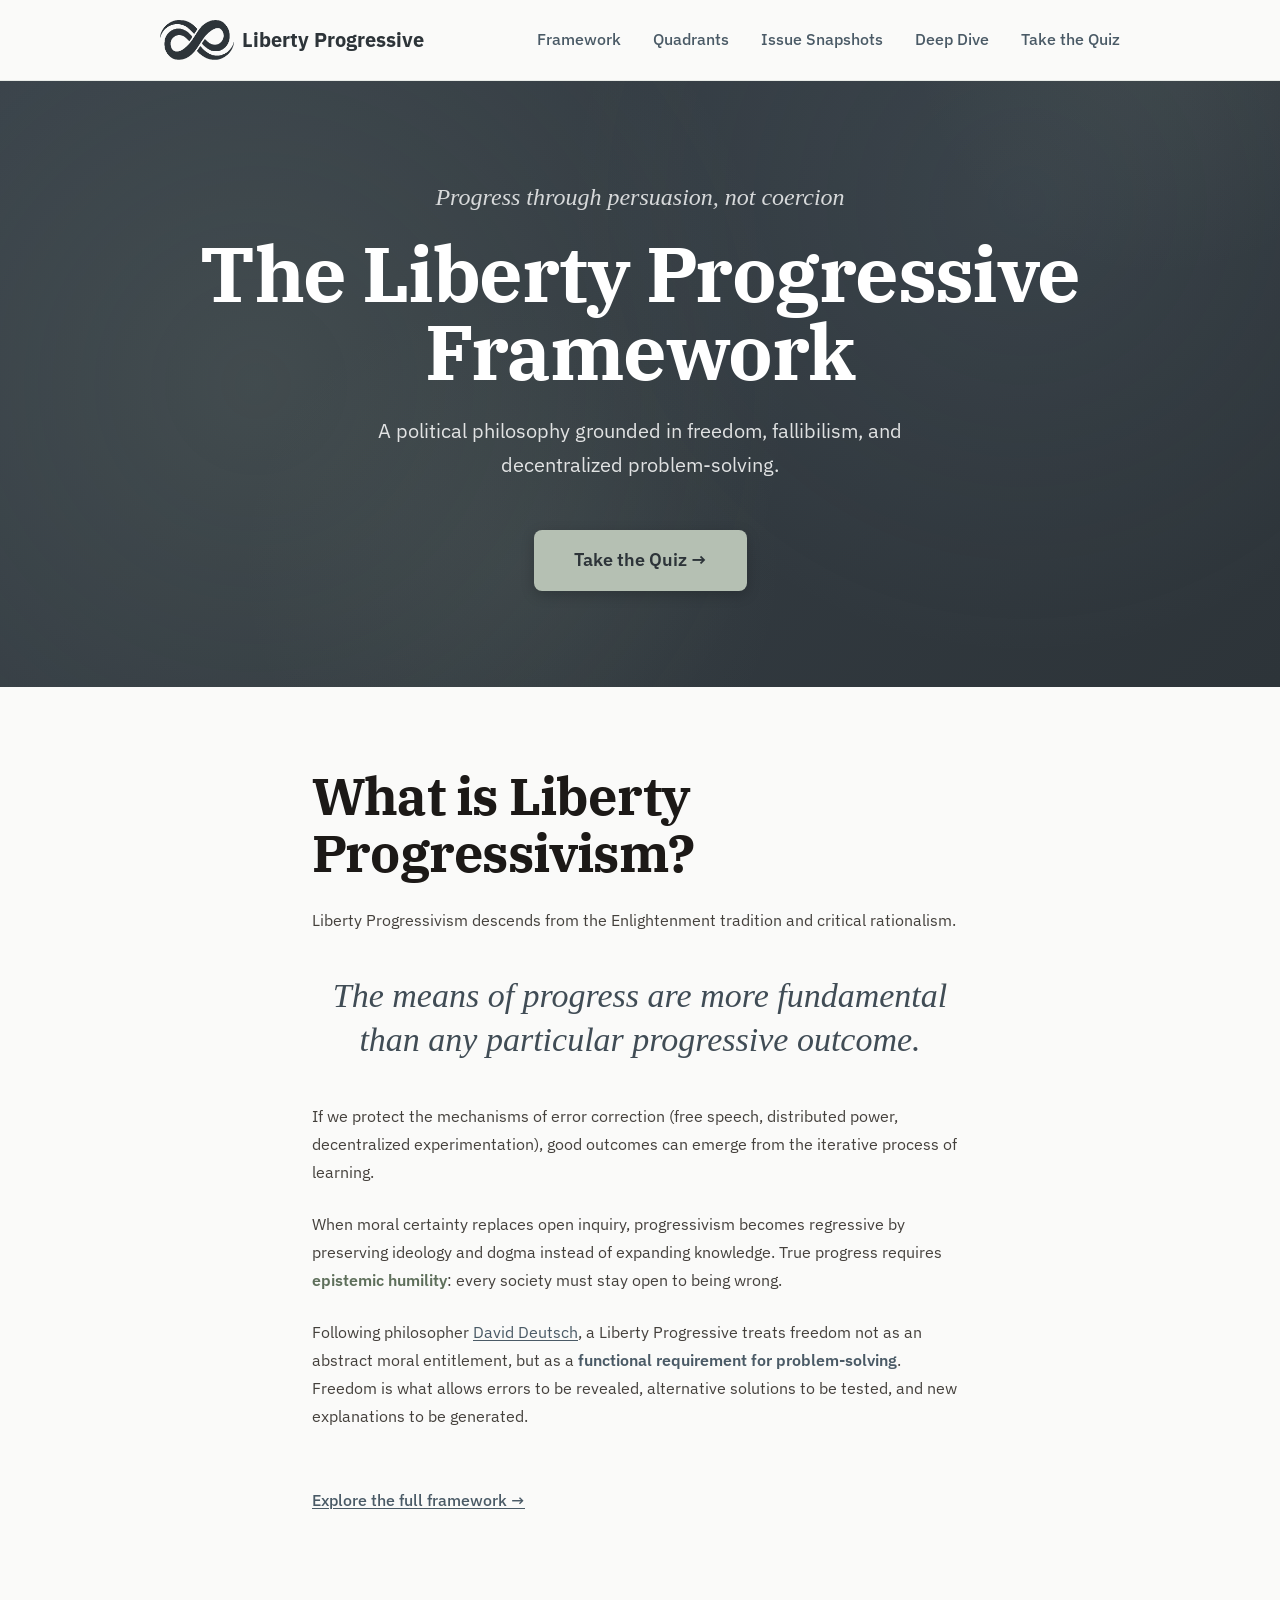
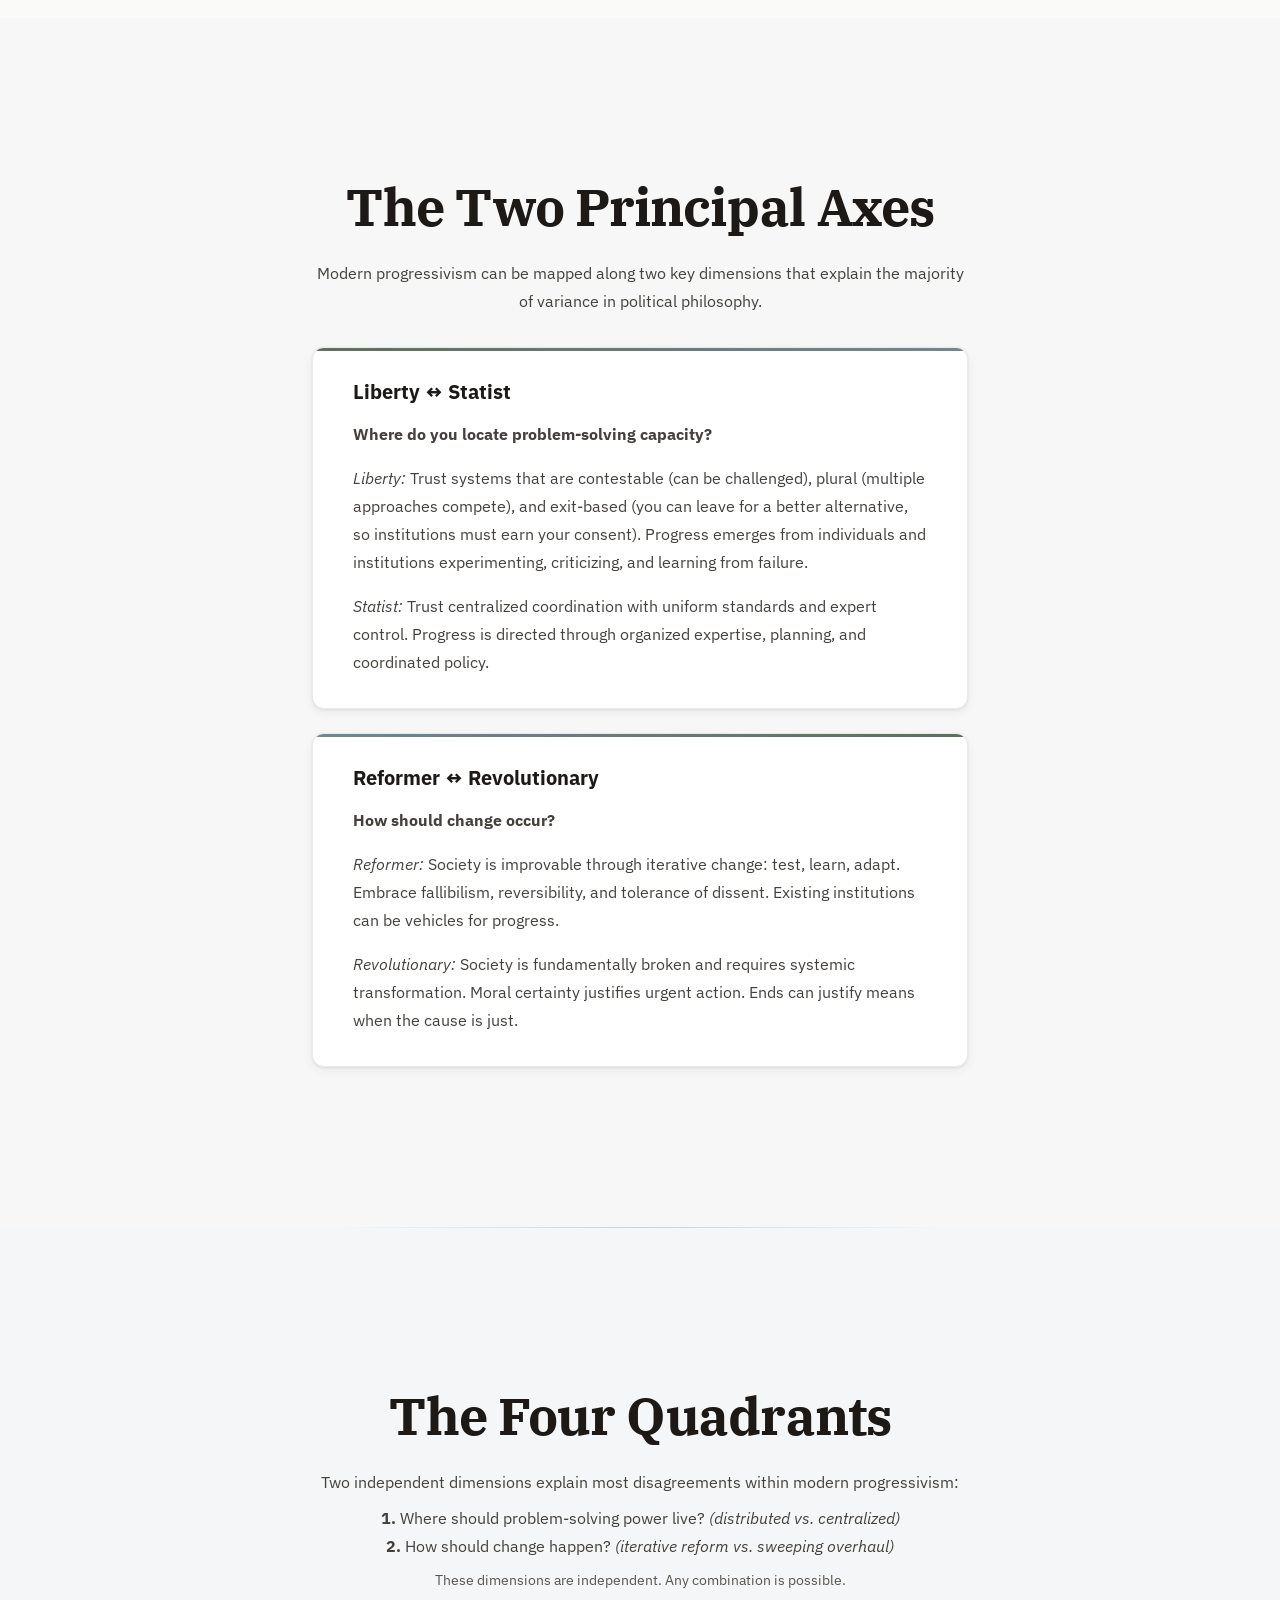
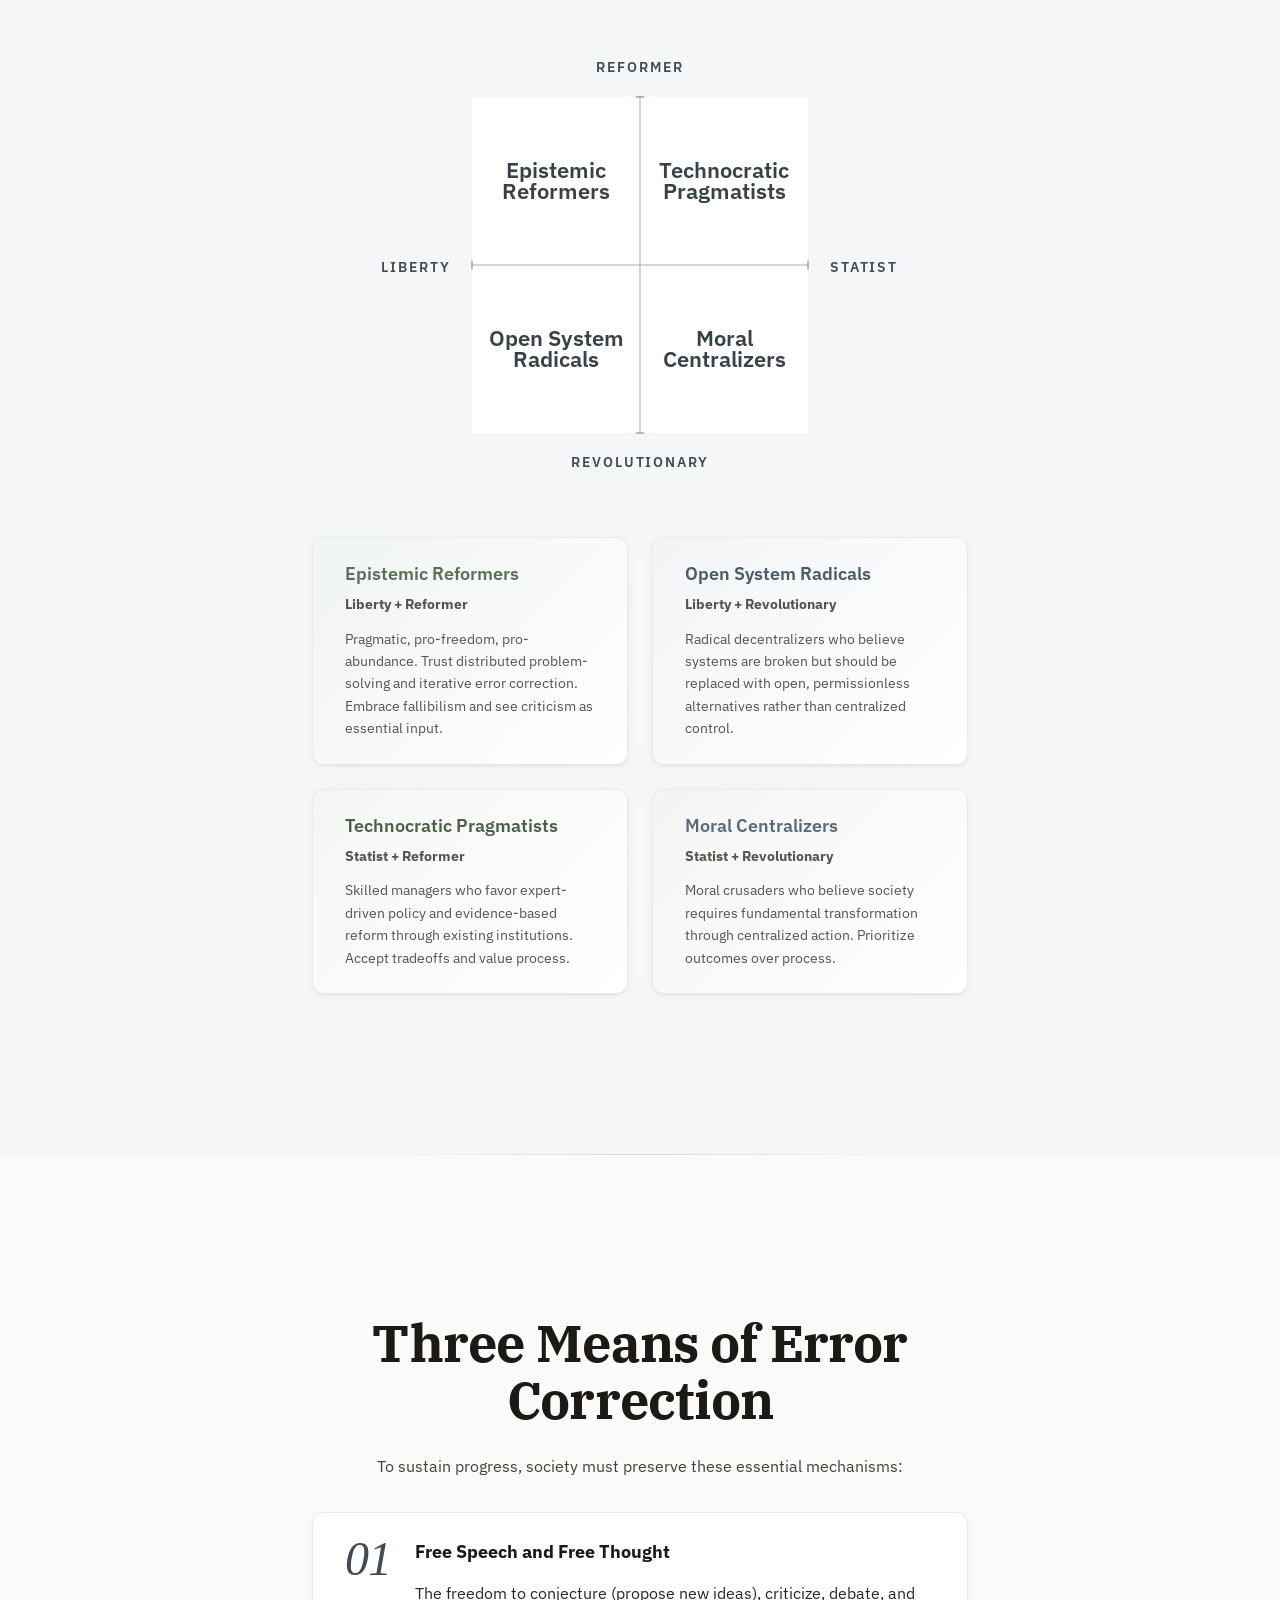
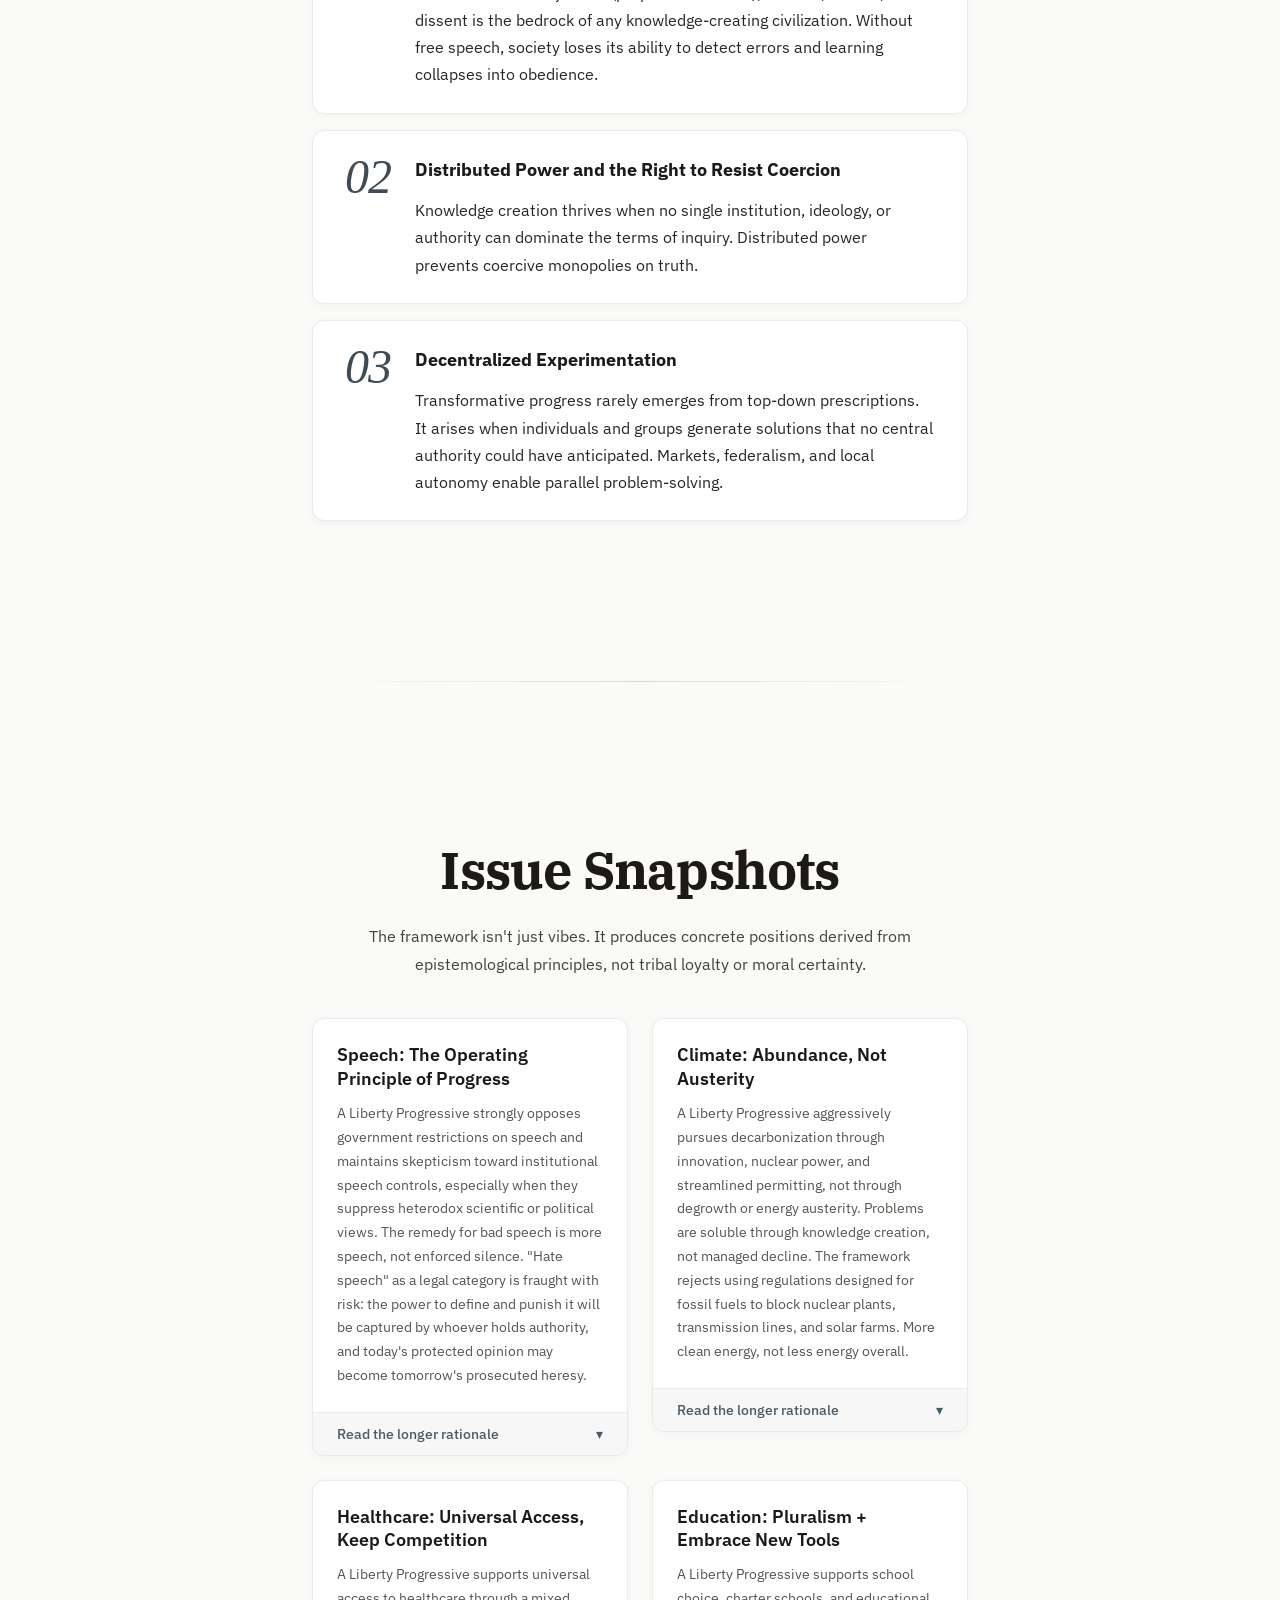
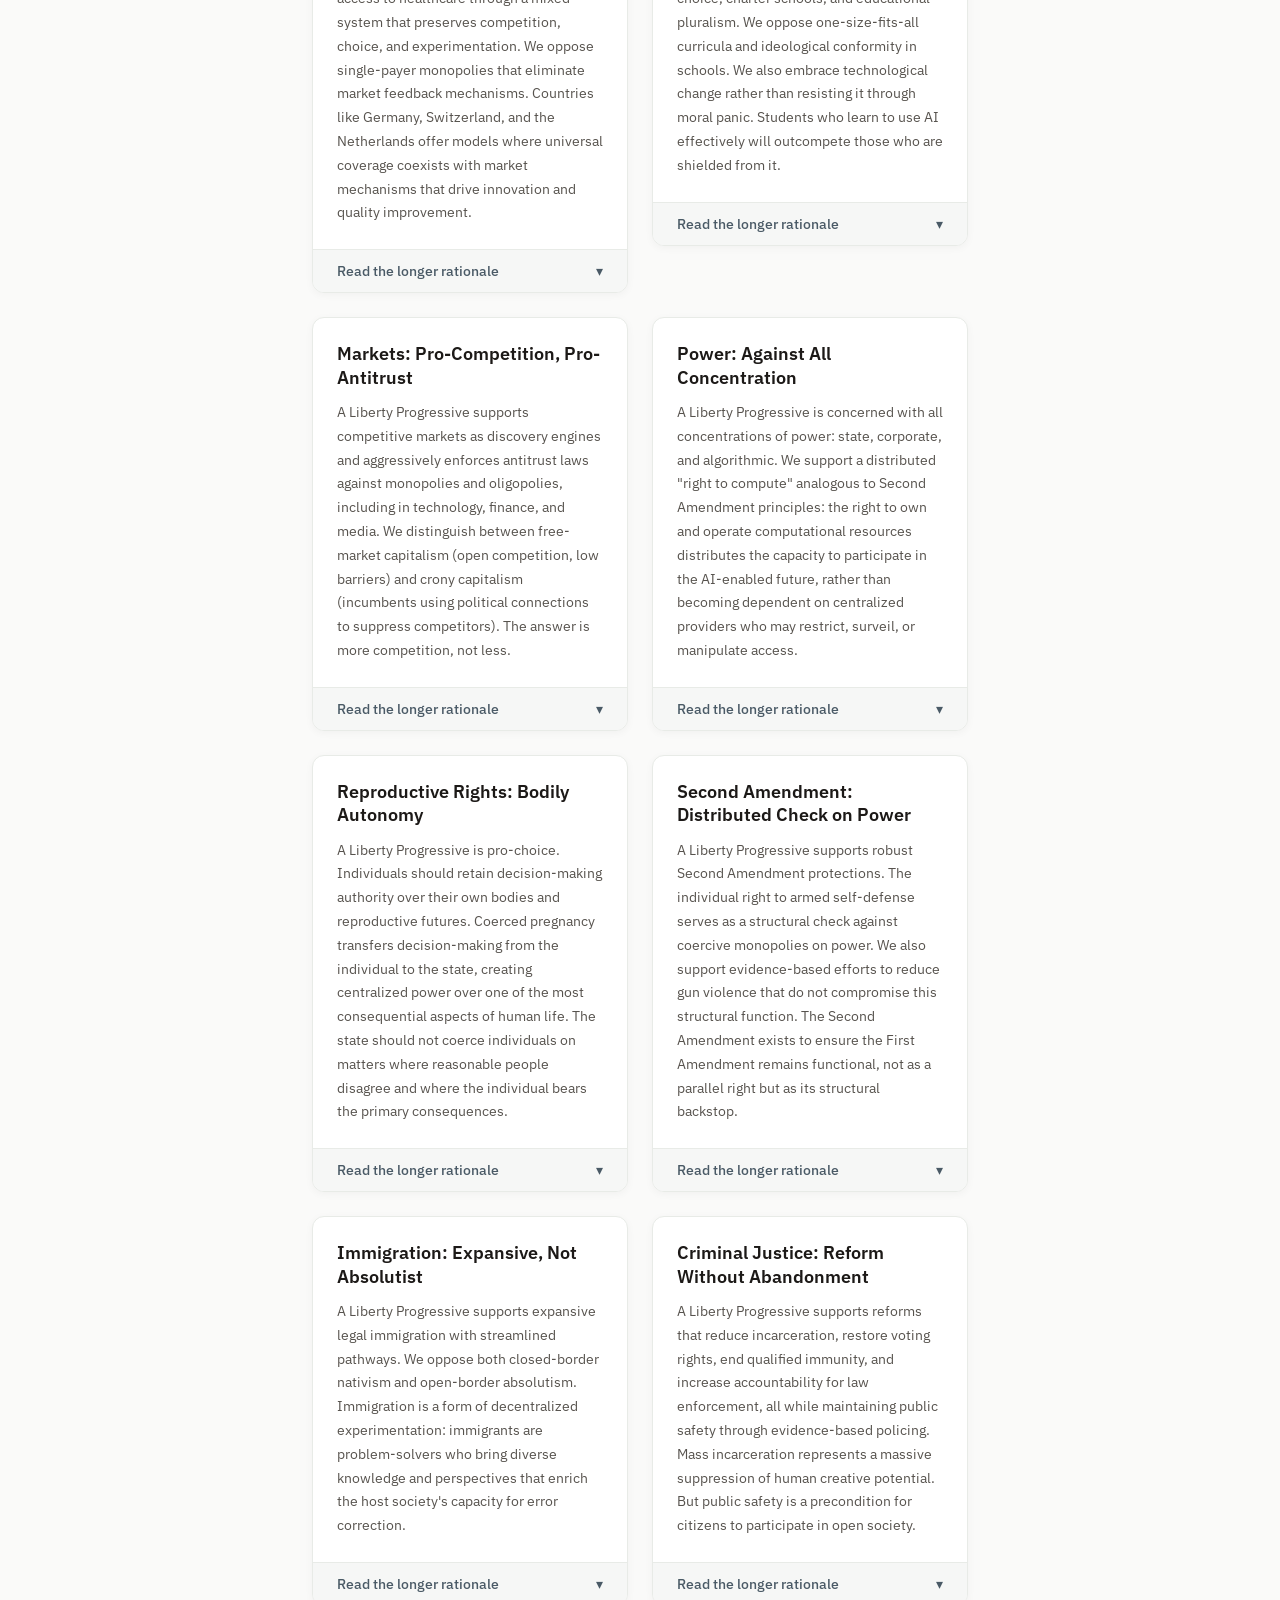
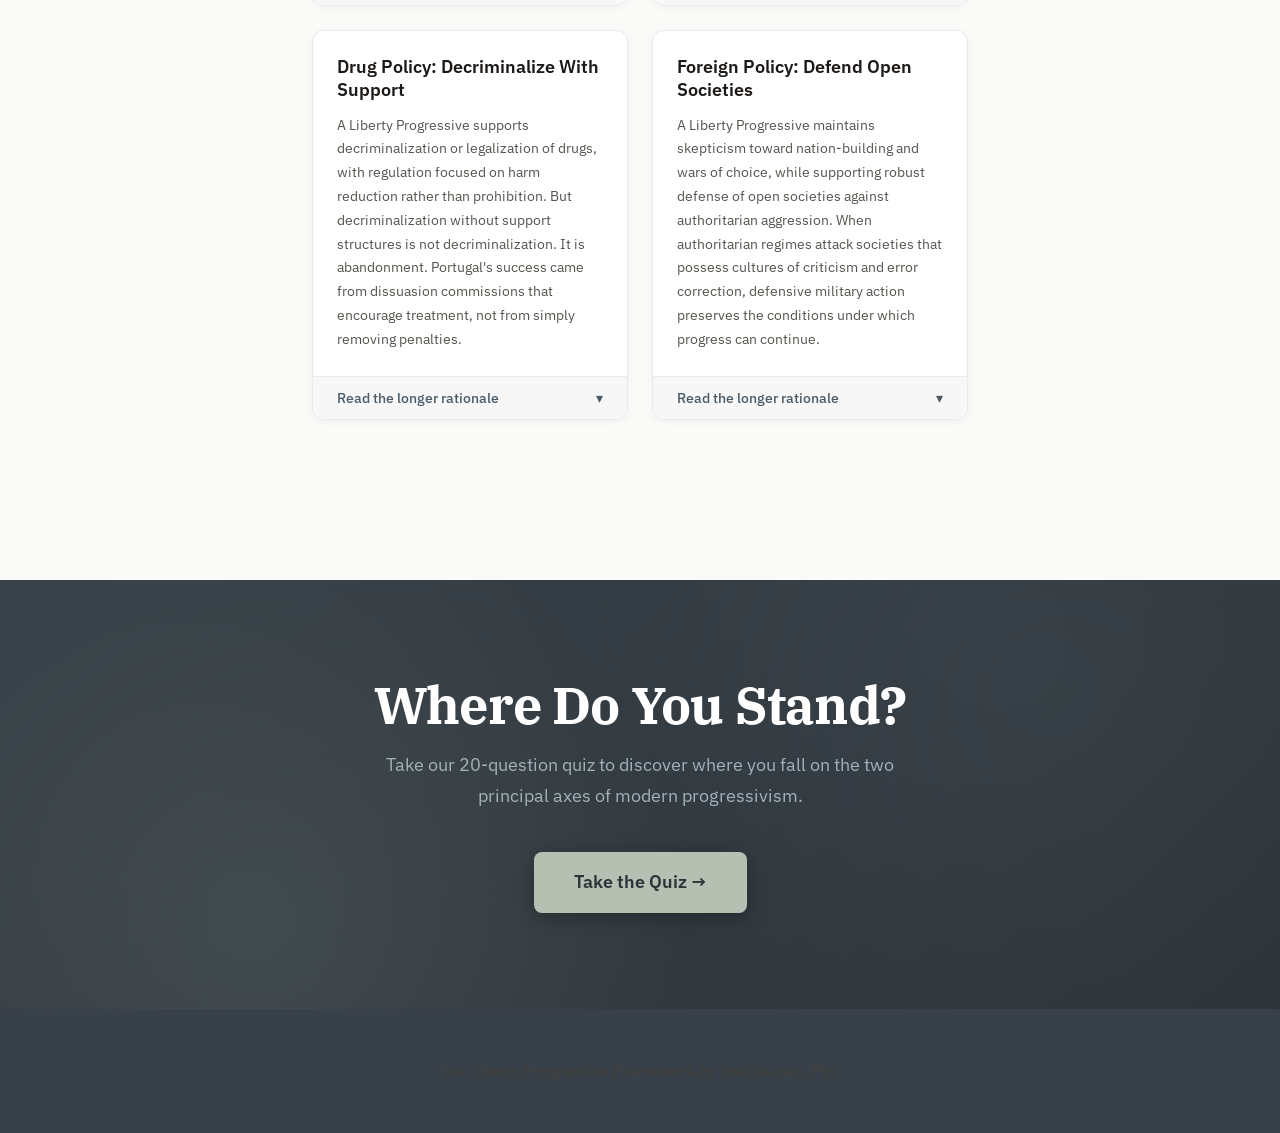
==== index.html @ 8b5ff833 "Polish: heading hierarchy, em-dash audit, inline-style cleanup Final polish pass on the landing page" ====
<!DOCTYPE html>
<html lang="en">
<head>
    <meta charset="UTF-8">
    <meta name="viewport" content="width=device-width, initial-scale=1.0">
    <title>Liberty Progressive Framework</title>
    <meta name="description" content="A political philosophy grounded in freedom, fallibilism, and decentralized problem-solving. Discover where you stand on the two principal axes of modern progressivism.">
    
    <!-- Open Graph / Social Media -->
    <meta property="og:type" content="website">
    <meta property="og:title" content="Liberty Progressive Framework">
    <meta property="og:description" content="A political philosophy grounded in freedom, fallibilism, and decentralized problem-solving.">
    <meta property="og:url" content="https://libertyprogressive.org">
    
    <!-- Twitter Card -->
    <meta name="twitter:card" content="summary_large_image">
    <meta name="twitter:title" content="Liberty Progressive Framework">
    <meta name="twitter:description" content="A political philosophy grounded in freedom, fallibilism, and decentralized problem-solving.">
    
    <!-- Favicon -->
    <link rel="icon" type="image/svg+xml" href="data:image/svg+xml,<svg xmlns='http://www.w3.org/2000/svg' viewBox='0 0 100 100'><text y='.9em' font-size='90'>🗽</text></svg>">

    <!-- Typography -->
    <link rel="preconnect" href="https://fonts.googleapis.com">
    <link rel="preconnect" href="https://fonts.gstatic.com" crossorigin>
    <link href="https://fonts.googleapis.com/css2?family=IBM+Plex+Sans:wght@400;500;600;700&family=IBM+Plex+Serif:wght@400;700&display=swap" rel="stylesheet">

    <style>
        * {
            margin: 0;
            padding: 0;
            box-sizing: border-box;
        }

        html {
            scroll-behavior: smooth;
        }

        @media (prefers-reduced-motion: reduce) {
            html { scroll-behavior: auto; }
        }
        
        :root {
            /* Muted Sage/Slate Color Palette */
            --sage-50: #f6f7f6;
            --sage-100: #e8ebe7;
            --sage-200: #d4dad3;
            --sage-300: #b5c0b3;
            --sage-400: #5e6f5b;
            --sage-400-tint: rgba(94, 111, 91, 0.15);
            --slate-50: #f4f6f7;
            --slate-100: #e3e7ea;
            --slate-200: #c9d1d6;
            --slate-300: #a3b1b9;
            --slate-400: #728694;
            --slate-500: #576b79;
            --slate-600: #4a5a66;
            --slate-700: #404c55;
            --slate-800: #384149;
            --slate-900: #2d3439;

            /* Warm neutral for backgrounds */
            --warm-white: #fafaf9;
            --warm-gray: #f5f5f4;

            /* Legacy color mappings for compatibility */
            --blue-600: #2563eb;
            --blue-700: #1d4ed8;
            --blue-50: #eff6ff;
            --gray-50: var(--warm-white);
            --gray-100: var(--warm-gray);
            --gray-200: #e7e5e4;
            --gray-400: #a8a29e;
            --gray-500: #78716c;
            --gray-600: #57534e;
            --gray-700: #44403c;
            --gray-800: #292524;
            --gray-900: #1c1917;

            /* Quadrant accent colors */
            --quadrant-blue: #2563eb;
            --quadrant-purple: #7c3aed;
            --quadrant-green: #059669;
            --quadrant-red: #dc2626;

            /* Spacing scale */
            --space-1: 0.25rem;
            --space-2: 0.5rem;
            --space-3: 0.75rem;
            --space-4: 1rem;
            --space-5: 1.25rem;
            --space-6: 1.5rem;
            --space-8: 2rem;
            --space-10: 2.5rem;
            --space-12: 3rem;
            --space-16: 4rem;
            --space-20: 5rem;
            --space-24: 6rem;

            /* Typography scale */
            --text-sm: 0.875rem;
            --text-base: 1rem;
            --text-lg: 1.125rem;
            --text-xl: 1.25rem;
            --text-2xl: 1.5rem;
            --text-3xl: 1.875rem;
            --text-4xl: 2.25rem;
            --text-5xl: 3rem;
            --text-6xl: 3.75rem;
            --text-7xl: 4.5rem;

            /* Fluid display sizes for landing-page hierarchy */
            --text-display-xl: clamp(2.5rem, 1.6rem + 4vw, 5rem);
            --text-display-lg: clamp(2rem, 1.4rem + 2.5vw, 3.25rem);
            --text-display-md: clamp(1.5rem, 1.2rem + 1.2vw, 2.25rem);

            /* Typography stack: IBM Plex for institutional character, Georgia for editorial accents */
            --font-body: 'IBM Plex Sans', -apple-system, BlinkMacSystemFont, 'Segoe UI', 'Helvetica Neue', sans-serif;
            --font-display: 'IBM Plex Serif', Georgia, 'Times New Roman', serif;
            --font-accent: Georgia, 'Times New Roman', serif;
        }
        
        body {
            font-family: var(--font-body);
            font-feature-settings: "kern" 1, "liga" 1, "calt" 1;
            line-height: 1.6;
            color: var(--gray-800);
            background-color: var(--warm-white);
            -webkit-font-smoothing: antialiased;
            -moz-osx-font-smoothing: grayscale;
        }

        h1, h2 {
            font-family: var(--font-display);
            letter-spacing: -0.015em;
        }

        h3, h4 {
            font-family: var(--font-body);
        }

        /* Serif font for accents */
        .serif-accent {
            font-family: var(--font-accent);
            font-style: italic;
        }
        
        /* Navigation */
        nav {
            background: var(--warm-white);
            border-bottom: 1px solid var(--sage-100);
            padding: var(--space-5) var(--space-8);
            position: sticky;
            top: 0;
            z-index: 100;
        }
        
        .nav-content {
            max-width: 960px;
            margin: 0 auto;
            display: flex;
            justify-content: space-between;
            align-items: center;
        }
        
        .logo {
            display: flex;
            align-items: center;
            gap: 0.5rem;
            font-weight: 700;
            font-size: 1.25rem;
            color: #2d3439;
            text-decoration: none;
        }

        .logo img {
            height: 40px;
            width: auto;
        }
        
        .nav-links {
            display: flex;
            gap: 2rem;
            list-style: none;
        }
        
        .nav-links a {
            color: var(--slate-600);
            text-decoration: none;
            font-weight: 500;
            transition: color 0.2s;
        }

        .nav-links a:hover {
            color: var(--sage-400);
        }
        
        /* Hero Section */
        .hero {
            background: linear-gradient(135deg, var(--slate-800) 0%, var(--slate-900) 100%);
            color: white;
            padding: var(--space-24) var(--space-8);
            text-align: center;
            position: relative;
            overflow: hidden;
        }

        .hero::before {
            content: '';
            position: absolute;
            top: 0;
            left: 0;
            right: 0;
            bottom: 0;
            background-image:
                radial-gradient(circle at 20% 50%, rgba(139, 155, 135, 0.15) 0%, transparent 50%),
                radial-gradient(circle at 80% 20%, rgba(114, 134, 148, 0.12) 0%, transparent 40%),
                radial-gradient(circle at 40% 80%, rgba(139, 155, 135, 0.08) 0%, transparent 30%);
            pointer-events: none;
        }

        .hero::after {
            content: '';
            position: absolute;
            top: -50%;
            right: -10%;
            width: 500px;
            height: 500px;
            background: radial-gradient(circle, rgba(139, 155, 135, 0.1) 0%, transparent 70%);
            pointer-events: none;
        }

        .hero-content {
            position: relative;
            z-index: 1;
            max-width: 900px;
            margin: 0 auto;
        }

        .hero h1 {
            font-family: var(--font-display);
            font-size: var(--text-display-xl);
            font-weight: 700;
            margin-bottom: var(--space-6);
            line-height: 1.02;
            letter-spacing: -0.02em;
        }

        .hero p {
            font-size: var(--text-xl);
            max-width: 640px;
            margin: 0 auto var(--space-12);
            opacity: 1;
            color: rgba(255, 255, 255, 0.85);
            line-height: 1.7;
            font-weight: 400;
        }

        .hero .tagline {
            font-family: var(--font-accent);
            font-style: italic;
            font-size: var(--text-2xl);
            color: rgba(255, 255, 255, 0.8);
            margin-bottom: var(--space-4);
            font-weight: 400;
        }

        .cta-button {
            display: inline-block;
            background: var(--sage-300);
            color: var(--slate-900);
            padding: var(--space-4) var(--space-10);
            border-radius: 0.5rem;
            font-weight: 600;
            font-size: var(--text-lg);
            text-decoration: none;
            transition: transform 0.2s, box-shadow 0.2s, background 0.2s;
            box-shadow: 0 4px 14px rgba(0, 0, 0, 0.2);
        }

        .cta-button:hover {
            transform: translateY(-2px);
            background: var(--sage-200);
            box-shadow: 0 10px 30px rgba(0, 0, 0, 0.3);
        }

        /* Main Content */
        .container {
            max-width: 720px;
            margin: 0 auto;
            padding: var(--space-20) var(--space-8);
        }

        h2 {
            font-size: var(--text-display-lg);
            color: var(--gray-900);
            margin-bottom: var(--space-6);
            font-weight: 700;
            line-height: 1.1;
        }

        h3 {
            font-size: var(--text-display-md);
            color: var(--gray-900);
            margin-bottom: var(--space-4);
            margin-top: var(--space-8);
            line-height: 1.2;
        }

        p {
            margin-bottom: var(--space-6);
            color: var(--gray-700);
            font-size: var(--text-base);
            line-height: 1.75;
        }

        /* Text accents */
        .text-accent {
            color: var(--slate-600);
            font-weight: 600;
        }

        .text-accent-sage {
            color: var(--sage-400);
            font-weight: 600;
        }

        .text-emphasis {
            font-family: var(--font-accent);
            font-style: italic;
            color: var(--slate-700);
        }

        /* Section header utilities: centered headings, intro paragraphs */
        .section-heading {
            text-align: center;
        }

        .section-intro {
            text-align: center;
            max-width: 700px;
            margin: 0 auto var(--space-8);
        }

        .section-intro--tight {
            text-align: center;
            max-width: 700px;
            margin: 0 auto var(--space-2);
        }

        .section-intro--meta {
            text-align: center;
            max-width: 700px;
            margin: 0 auto;
            color: var(--gray-600);
            font-size: var(--text-sm);
        }

        /* Inline body links inherit slate without per-element styling */
        .container p a {
            color: var(--slate-600);
            text-decoration: underline;
            text-decoration-thickness: 1px;
            text-underline-offset: 2px;
            transition: color 0.15s ease-out;
        }

        .container p a:hover {
            color: var(--slate-800);
        }

        .deep-link {
            display: inline-block;
            margin-top: var(--space-8);
            color: var(--slate-600);
            font-weight: 500;
            text-decoration: underline;
        }

        /* Pullquote: promotes load-bearing sentences to first-class display */
        .pullquote {
            font-family: var(--font-accent);
            font-style: italic;
            font-size: clamp(1.5rem, 1.2rem + 1.5vw, 2.125rem);
            line-height: 1.3;
            color: var(--slate-700);
            text-align: center;
            max-width: 640px;
            margin: var(--space-10) auto;
            text-wrap: balance;
        }

        /* Section backgrounds - alternating sage/slate tones */
        .section-sage {
            background: var(--sage-50);
        }

        .section-slate {
            background: var(--slate-50);
        }

        .section-warm {
            background: var(--warm-white);
        }

        /* Quadrant Section */
        .quadrants {
            background: var(--slate-50);
            padding: var(--space-20) var(--space-8);
            position: relative;
        }

        .quadrants::before {
            content: '';
            position: absolute;
            top: 0;
            left: 50%;
            transform: translateX(-50%);
            width: 80%;
            max-width: 600px;
            height: 1px;
            background: linear-gradient(90deg, transparent, var(--slate-200), transparent);
        }

        .quadrants-grid {
            display: grid;
            grid-template-columns: repeat(2, 1fr);
            gap: var(--space-6);
            max-width: 800px;
            margin: var(--space-12) auto 0;
        }

        /* Quadrant Diagram (2x2 SVG) */
        .quadrant-diagram {
            max-width: 560px;
            margin: var(--space-12) auto 0;
            padding: 0;
        }

        .quadrant-diagram svg {
            display: block;
            width: 100%;
            height: auto;
            overflow: visible;
        }

        .quadrant-diagram .axis-line {
            stroke: var(--slate-300);
            stroke-width: 1.5;
            fill: none;
        }

        .quadrant-diagram .axis-tick {
            stroke: var(--slate-400);
            stroke-width: 1.5;
        }

        .quadrant-diagram .pole-label {
            font-size: 20px;
            font-weight: 600;
            letter-spacing: 0.14em;
            text-transform: uppercase;
            fill: var(--slate-700);
        }

        .quadrant-diagram .quadrant-cell-rect {
            fill: white;
            stroke: transparent;
            stroke-width: 2;
            transition: fill 0.18s ease-out, stroke 0.18s ease-out;
        }

        .quadrant-diagram .quadrant-link {
            cursor: pointer;
            text-decoration: none;
        }

        .quadrant-diagram .quadrant-link:hover .quadrant-cell-rect {
            fill: var(--sage-100);
        }

        .quadrant-diagram .quadrant-link:focus-visible {
            outline: none;
        }

        .quadrant-diagram .quadrant-link:focus-visible .quadrant-cell-rect {
            fill: var(--sage-100);
            stroke: var(--slate-700);
        }

        .quadrant-diagram .quadrant-label {
            font-size: 32px;
            font-weight: 600;
            fill: var(--slate-800);
            text-anchor: middle;
            transition: fill 0.18s ease-out;
        }

        .quadrant-diagram .quadrant-link:hover .quadrant-label,
        .quadrant-diagram .quadrant-link:focus-visible .quadrant-label {
            fill: var(--slate-900);
        }

        .quadrant-card {
            padding: var(--space-6) var(--space-8);
            border-radius: 0.75rem;
            border: 1px solid var(--sage-100);
            box-shadow: 0 2px 8px rgba(0, 0, 0, 0.04), 0 1px 2px rgba(0, 0, 0, 0.06);
            transition: transform 0.2s, box-shadow 0.2s;
            scroll-margin-top: 96px;
        }

        .quadrant-card:hover {
            transform: translateY(-2px);
            box-shadow: 0 8px 20px rgba(0, 0, 0, 0.08), 0 2px 4px rgba(0, 0, 0, 0.04);
        }

        .quadrant-card h3 {
            font-size: var(--text-lg);
            margin: 0 0 var(--space-2);
            font-weight: 600;
            line-height: 1.3;
        }

        .quadrant-card p {
            font-size: var(--text-sm);
            margin-bottom: var(--space-3);
            color: var(--gray-600);
            line-height: 1.6;
        }

        .quadrant-card p:last-child {
            margin-bottom: 0;
        }

        .quadrant-card.epistemic {
            background: linear-gradient(135deg, #f0f4f3 0%, white 100%);
        }

        .quadrant-card.epistemic h3 {
            color: #5a6f58;
        }

        .quadrant-card.radical {
            background: linear-gradient(135deg, #f2f4f6 0%, white 100%);
        }

        .quadrant-card.radical h3 {
            color: var(--slate-600);
        }

        .quadrant-card.technocratic {
            background: linear-gradient(135deg, #f4f6f4 0%, white 100%);
        }

        .quadrant-card.technocratic h3 {
            color: #4d5e4a;
        }

        .quadrant-card.moral {
            background: linear-gradient(135deg, #f5f4f3 0%, white 100%);
        }

        .quadrant-card.moral h3 {
            color: var(--slate-500);
        }
        
        /* Axes Section */
        .axes-section {
            background: var(--sage-50);
            padding: var(--space-20) var(--space-8);
            position: relative;
        }

        .axis-card {
            background: white;
            padding: var(--space-8) var(--space-10);
            border-radius: 0.75rem;
            margin-bottom: var(--space-6);
            box-shadow: 0 4px 12px rgba(0, 0, 0, 0.05), 0 1px 3px rgba(0, 0, 0, 0.08);
            border: 1px solid var(--sage-100);
            position: relative;
            overflow: hidden;
        }

        .axis-card::before {
            content: '';
            position: absolute;
            top: 0;
            left: 0;
            right: 0;
            height: 3px;
            background: linear-gradient(90deg, var(--sage-400), var(--slate-400));
        }

        .axis-card:last-child {
            margin-bottom: 0;
        }

        .axis-card:last-child::before {
            background: linear-gradient(90deg, var(--slate-400), var(--sage-400));
        }

        .axis-card h3 {
            margin-top: 0;
            color: var(--gray-900);
            font-size: var(--text-xl);
        }

        .axis-card p {
            margin-bottom: var(--space-4);
        }

        .axis-card p:last-child {
            margin-bottom: 0;
        }
        
        /* Principles Section */
        .principles {
            background: var(--warm-white);
            padding: var(--space-20) var(--space-8);
            position: relative;
        }

        .principles::before {
            content: '';
            position: absolute;
            top: 0;
            left: 50%;
            transform: translateX(-50%);
            width: 80%;
            max-width: 600px;
            height: 1px;
            background: linear-gradient(90deg, transparent, var(--sage-200), transparent);
        }

        .principles-list {
            list-style: none;
            max-width: 720px;
            margin: 0 auto;
            counter-reset: principle;
        }

        .principles-list li {
            display: grid;
            grid-template-columns: auto 1fr;
            gap: var(--space-6);
            align-items: start;
            padding: var(--space-6) var(--space-8);
            background: white;
            border-radius: 0.75rem;
            margin-bottom: var(--space-4);
            line-height: 1.7;
            box-shadow: 0 2px 8px rgba(0, 0, 0, 0.04);
            border: 1px solid var(--sage-100);
            counter-increment: principle;
        }

        .principles-list li::before {
            content: counter(principle, decimal-leading-zero);
            font-family: var(--font-accent);
            font-style: italic;
            font-weight: 400;
            font-size: var(--text-5xl);
            line-height: 0.9;
            color: var(--slate-700);
            letter-spacing: -0.02em;
        }

        .principles-list li:last-child {
            margin-bottom: 0;
        }

        .principles-list li strong {
            color: var(--gray-900);
            display: block;
            margin-bottom: var(--space-3);
            font-size: var(--text-lg);
        }
        
        /* CTA Section */
        .cta-section {
            background: linear-gradient(135deg, var(--slate-800) 0%, var(--slate-900) 100%);
            color: white;
            padding: var(--space-24) var(--space-8);
            text-align: center;
            position: relative;
            overflow: hidden;
        }

        .cta-section::before {
            content: '';
            position: absolute;
            top: 0;
            left: 0;
            right: 0;
            bottom: 0;
            background:
                radial-gradient(circle at 20% 80%, rgba(139, 155, 135, 0.15) 0%, transparent 40%),
                radial-gradient(circle at 80% 20%, rgba(114, 134, 148, 0.1) 0%, transparent 40%);
            pointer-events: none;
        }

        .cta-section h2 {
            color: white;
            margin-bottom: var(--space-4);
            position: relative;
        }

        .cta-section p {
            color: var(--slate-300);
            max-width: 520px;
            margin: 0 auto var(--space-10);
            font-size: var(--text-lg);
            position: relative;
        }

        .cta-section .cta-button {
            background: var(--sage-300);
            color: var(--slate-900);
            position: relative;
            box-shadow: 0 4px 20px rgba(0, 0, 0, 0.3);
        }

        .cta-section .cta-button:hover {
            background: var(--sage-200);
            box-shadow: 0 8px 30px rgba(0, 0, 0, 0.4);
        }

        /* Footer */
        footer {
            background: var(--slate-800);
            color: var(--slate-400);
            padding: var(--space-12) var(--space-8);
            text-align: center;
            font-size: var(--text-sm);
            position: relative;
        }

        footer p {
            margin-bottom: 0;
        }

        footer a {
            color: var(--slate-300);
        }
        
        /* Issue Snapshots Section */
        .issue-snapshots {
            background: var(--warm-white);
            padding: var(--space-20) var(--space-8);
            position: relative;
        }

        .issue-snapshots::before {
            content: '';
            position: absolute;
            top: 0;
            left: 50%;
            transform: translateX(-50%);
            width: 80%;
            max-width: 600px;
            height: 1px;
            background: linear-gradient(90deg, transparent, var(--sage-200), transparent);
        }

        .snapshots-grid {
            display: grid;
            grid-template-columns: repeat(2, 1fr);
            gap: var(--space-6);
            max-width: 900px;
            margin: var(--space-10) auto 0;
            align-items: start;
        }

        .snapshot-card {
            background: white;
            border-radius: 0.75rem;
            border: 1px solid var(--sage-100);
            box-shadow: 0 2px 8px rgba(0, 0, 0, 0.04);
            overflow: hidden;
            transition: box-shadow 0.2s;
            display: flex;
            flex-direction: column;
        }

        .snapshot-card:hover {
            box-shadow: 0 4px 16px rgba(0, 0, 0, 0.08);
        }

        .snapshot-header {
            padding: var(--space-6);
            flex: 1;
        }

        .snapshot-card h3 {
            font-size: var(--text-lg);
            color: var(--gray-900);
            margin: 0 0 var(--space-3);
            font-weight: 600;
            line-height: 1.3;
        }

        .snapshot-card .snapshot-summary {
            font-size: var(--text-sm);
            color: var(--gray-600);
            line-height: 1.7;
            margin-bottom: 0;
        }

        .snapshot-accordion {
            border-top: 1px solid var(--sage-100);
            margin-top: auto;
        }

        .snapshot-toggle {
            width: 100%;
            background: var(--sage-50);
            border: none;
            padding: var(--space-3) var(--space-6);
            font-size: var(--text-sm);
            color: var(--slate-600);
            cursor: pointer;
            display: flex;
            align-items: center;
            justify-content: space-between;
            font-family: inherit;
            font-weight: 500;
            transition: background 0.2s;
        }

        .snapshot-toggle:hover {
            background: var(--sage-100);
        }

        .snapshot-toggle .toggle-icon {
            transition: transform 0.2s;
        }

        .snapshot-toggle[aria-expanded="true"] .toggle-icon {
            transform: rotate(180deg);
        }

        .snapshot-content {
            display: grid;
            grid-template-rows: 0fr;
            transition: grid-template-rows 280ms cubic-bezier(0.65, 0, 0.35, 1);
        }

        .snapshot-content.expanded {
            grid-template-rows: 1fr;
        }

        .snapshot-content-inner {
            overflow: hidden;
            min-height: 0;
            background: var(--slate-50);
            font-size: var(--text-sm);
            color: var(--gray-700);
            line-height: 1.7;
        }

        .snapshot-content-inner p {
            padding-inline: var(--space-6);
            margin-bottom: var(--space-4);
            font-size: var(--text-sm);
        }

        .snapshot-content-inner p:first-child {
            padding-top: var(--space-6);
        }

        .snapshot-content-inner p:last-child {
            padding-bottom: var(--space-6);
            margin-bottom: 0;
        }

        .snapshot-position {
            font-weight: 600;
            color: var(--slate-700);
        }

        /* Responsive */
        @media (max-width: 768px) {
            .hero {
                padding: var(--space-16) var(--space-6);
            }

            .hero h1 {
                font-size: var(--text-4xl);
                letter-spacing: -0.01em;
            }

            .hero p {
                font-size: var(--text-base);
                margin-bottom: var(--space-8);
            }

            .hero .tagline {
                font-size: var(--text-lg);
            }

            .container {
                padding: var(--space-12) var(--space-6);
            }

            .quadrants {
                padding: var(--space-12) var(--space-6);
            }

            .quadrants-grid {
                grid-template-columns: 1fr;
                gap: var(--space-4);
            }

            .quadrant-card {
                padding: var(--space-5) var(--space-6);
            }

            .quadrant-diagram {
                margin-top: var(--space-8);
            }

            .axes-section {
                padding: var(--space-12) var(--space-6);
            }

            .axis-card {
                padding: var(--space-6);
            }

            .principles {
                padding: var(--space-12) var(--space-6);
            }

            .principles-list li {
                gap: var(--space-4);
                padding: var(--space-5) var(--space-6);
            }

            .principles-list li::before {
                font-size: var(--text-4xl);
            }

            .cta-section {
                padding: var(--space-16) var(--space-6);
            }

            .nav-links {
                display: none;
            }

            h2 {
                font-size: var(--text-2xl);
            }

            .issue-snapshots {
                padding: var(--space-12) var(--space-6);
            }

            .snapshots-grid {
                grid-template-columns: 1fr;
                gap: var(--space-4);
            }
        }

        @media (max-width: 540px) {
            .quadrants-grid {
                display: flex;
                flex-direction: row;
                gap: var(--space-4);
                overflow-x: auto;
                scroll-snap-type: x mandatory;
                padding: 0 var(--space-6) var(--space-4);
                margin: var(--space-8) calc(-1 * var(--space-6)) 0;
                scrollbar-width: thin;
                -webkit-overflow-scrolling: touch;
            }

            .quadrant-card {
                flex: 0 0 82%;
                scroll-snap-align: center;
            }

            .quadrant-diagram .quadrant-label { font-size: 36px; }
            .quadrant-diagram .pole-label { font-size: 26px; }
        }
    </style>
</head>
<body>
    <nav>
        <div class="nav-content">
            <a href="index.html" class="logo">
                <img src="images/logo-nav.png" alt="Liberty Progressive logo">
                <span>Liberty Progressive</span>
            </a>
            <ul class="nav-links">
                <li><a href="#framework">Framework</a></li>
                <li><a href="#quadrants">Quadrants</a></li>
                <li><a href="#issues">Issue Snapshots</a></li>
                <li><a href="framework.html">Deep Dive</a></li>
                <li><a href="quiz.html">Take the Quiz</a></li>
            </ul>
        </div>
    </nav>
    
    <section class="hero">
        <div class="hero-content">
            <p class="tagline">Progress through persuasion, not coercion</p>
            <h1>The Liberty Progressive Framework</h1>
            <p>A political philosophy grounded in freedom, fallibilism, and decentralized problem-solving.</p>
            <a href="quiz.html" class="cta-button">Take the Quiz →</a>
        </div>
    </section>
    <section id="framework" class="container section-warm">
        <h2>What is Liberty Progressivism?</h2>
        <p>Liberty Progressivism descends from the Enlightenment tradition and critical rationalism.</p>

        <p class="pullquote">The means of progress are more fundamental than any particular progressive outcome.</p>

        <p>If we protect the mechanisms of error correction (free speech, distributed power, decentralized experimentation), good outcomes can emerge from the iterative process of learning.</p>

        <p>When moral certainty replaces open inquiry, progressivism becomes regressive by preserving ideology and dogma instead of expanding knowledge. True progress requires <strong class="text-accent-sage">epistemic humility</strong>: every society must stay open to being wrong.</p>

        <p>Following philosopher <a href="https://www.daviddeutsch.org.uk/" target="_blank" rel="noopener">David Deutsch</a>, a Liberty Progressive treats freedom not as an abstract moral entitlement, but as a <strong class="text-accent">functional requirement for problem-solving</strong>. Freedom is what allows errors to be revealed, alternative solutions to be tested, and new explanations to be generated.</p>

        <p><a href="framework.html" class="deep-link">Explore the full framework →</a></p>
    </section>
    
    <section id="axes" class="axes-section">
        <div class="container">
            <h2 class="section-heading">The Two Principal Axes</h2>
            <p class="section-intro">Modern progressivism can be mapped along two key dimensions that explain the majority of variance in political philosophy.</p>
            
            <div class="axis-card">
                <h3>Liberty ↔ Statist</h3>
                <p><strong>Where do you locate problem-solving capacity?</strong></p>
                <p><em>Liberty:</em> Trust systems that are contestable (can be challenged), plural (multiple approaches compete), and exit-based (you can leave for a better alternative, so institutions must earn your consent). Progress emerges from individuals and institutions experimenting, criticizing, and learning from failure.</p>
                <p><em>Statist:</em> Trust centralized coordination with uniform standards and expert control. Progress is directed through organized expertise, planning, and coordinated policy.</p>
            </div>
            
            <div class="axis-card">
                <h3>Reformer ↔ Revolutionary</h3>
                <p><strong>How should change occur?</strong></p>
                <p><em>Reformer:</em> Society is improvable through iterative change: test, learn, adapt. Embrace fallibilism, reversibility, and tolerance of dissent. Existing institutions can be vehicles for progress.</p>
                <p><em>Revolutionary:</em> Society is fundamentally broken and requires systemic transformation. Moral certainty justifies urgent action. Ends can justify means when the cause is just.</p>
            </div>
        </div>
    </section>
    
    <section id="quadrants" class="quadrants">
        <div class="container">
            <h2 class="section-heading">The Four Quadrants</h2>
            <p class="section-intro--tight">Two independent dimensions explain most disagreements within modern progressivism:</p>
            <p class="section-intro--tight"><strong>1.</strong> Where should problem-solving power live? <em>(distributed vs. centralized)</em><br><strong>2.</strong> How should change happen? <em>(iterative reform vs. sweeping overhaul)</em></p>
            <p class="section-intro--meta">These dimensions are independent. Any combination is possible.</p>

            <figure class="quadrant-diagram" aria-label="Diagram of the four quadrants">
                <svg viewBox="0 0 800 640" xmlns="http://www.w3.org/2000/svg" role="img" aria-labelledby="quadrant-diagram-title quadrant-diagram-desc">
                    <title id="quadrant-diagram-title">The Four Quadrants of the Liberty Progressive Framework</title>
                    <desc id="quadrant-diagram-desc">A two-by-two diagram showing the framework's two principal axes. Horizontal axis: Liberty on the left, Statist on the right. Vertical axis: Reformer at the top, Revolutionary at the bottom. The four resulting quadrants are: Epistemic Reformers (Liberty plus Reformer, top-left), Technocratic Pragmatists (Statist plus Reformer, top-right), Open System Radicals (Liberty plus Revolutionary, bottom-left), and Moral Centralizers (Statist plus Revolutionary, bottom-right).</desc>

                    <!-- Quadrant cells (each is an anchor link to the detail card below) -->
                    <a href="#epistemic-card" class="quadrant-link" aria-label="Epistemic Reformers, Liberty plus Reformer. Jump to detail card.">
                        <rect class="quadrant-cell-rect" x="160" y="80" width="240" height="240"/>
                        <text class="quadrant-label" x="280" y="195">Epistemic</text>
                        <text class="quadrant-label" x="280" y="225">Reformers</text>
                    </a>

                    <a href="#technocratic-card" class="quadrant-link" aria-label="Technocratic Pragmatists, Statist plus Reformer. Jump to detail card.">
                        <rect class="quadrant-cell-rect" x="400" y="80" width="240" height="240"/>
                        <text class="quadrant-label" x="520" y="195">Technocratic</text>
                        <text class="quadrant-label" x="520" y="225">Pragmatists</text>
                    </a>

                    <a href="#radical-card" class="quadrant-link" aria-label="Open System Radicals, Liberty plus Revolutionary. Jump to detail card.">
                        <rect class="quadrant-cell-rect" x="160" y="320" width="240" height="240"/>
                        <text class="quadrant-label" x="280" y="435">Open System</text>
                        <text class="quadrant-label" x="280" y="465">Radicals</text>
                    </a>

                    <a href="#moral-card" class="quadrant-link" aria-label="Moral Centralizers, Statist plus Revolutionary. Jump to detail card.">
                        <rect class="quadrant-cell-rect" x="400" y="320" width="240" height="240"/>
                        <text class="quadrant-label" x="520" y="435">Moral</text>
                        <text class="quadrant-label" x="520" y="465">Centralizers</text>
                    </a>

                    <!-- Axes -->
                    <line class="axis-line" x1="400" y1="80" x2="400" y2="560"/>
                    <line class="axis-line" x1="160" y1="320" x2="640" y2="320"/>

                    <!-- Tick marks at the four poles -->
                    <line class="axis-tick" x1="394" y1="80" x2="406" y2="80"/>
                    <line class="axis-tick" x1="394" y1="560" x2="406" y2="560"/>
                    <line class="axis-tick" x1="160" y1="314" x2="160" y2="326"/>
                    <line class="axis-tick" x1="640" y1="314" x2="640" y2="326"/>

                    <!-- Pole labels -->
                    <text class="pole-label" x="400" y="44" text-anchor="middle">Reformer</text>
                    <text class="pole-label" x="400" y="608" text-anchor="middle">Revolutionary</text>
                    <text class="pole-label" x="80" y="325" text-anchor="middle" dominant-baseline="middle">Liberty</text>
                    <text class="pole-label" x="720" y="325" text-anchor="middle" dominant-baseline="middle">Statist</text>
                </svg>
            </figure>

            <div class="quadrants-grid">
                <div class="quadrant-card epistemic" id="epistemic-card">
                    <h3>Epistemic Reformers</h3>
                    <p><strong>Liberty + Reformer</strong></p>
                    <p>Pragmatic, pro-freedom, pro-abundance. Trust distributed problem-solving and iterative error correction. Embrace fallibilism and see criticism as essential input.</p>
                </div>

                <div class="quadrant-card radical" id="radical-card">
                    <h3>Open System Radicals</h3>
                    <p><strong>Liberty + Revolutionary</strong></p>
                    <p>Radical decentralizers who believe systems are broken but should be replaced with open, permissionless alternatives rather than centralized control.</p>
                </div>

                <div class="quadrant-card technocratic" id="technocratic-card">
                    <h3>Technocratic Pragmatists</h3>
                    <p><strong>Statist + Reformer</strong></p>
                    <p>Skilled managers who favor expert-driven policy and evidence-based reform through existing institutions. Accept tradeoffs and value process.</p>
                </div>

                <div class="quadrant-card moral" id="moral-card">
                    <h3>Moral Centralizers</h3>
                    <p><strong>Statist + Revolutionary</strong></p>
                    <p>Moral crusaders who believe society requires fundamental transformation through centralized action. Prioritize outcomes over process.</p>
                </div>
            </div>
        </div>
    </section>
    
    <section id="principles" class="principles">
        <div class="container">
            <h2 class="section-heading">Three Means of Error Correction</h2>
            <p class="section-intro">To sustain progress, society must preserve these essential mechanisms:</p>
            
            <ul class="principles-list">
                <li>
                    <div class="principle-body">
                        <strong>Free Speech and Free Thought</strong>
                        The freedom to conjecture (propose new ideas), criticize, debate, and dissent is the bedrock of any knowledge-creating civilization. Without free speech, society loses its ability to detect errors and learning collapses into obedience.
                    </div>
                </li>
                <li>
                    <div class="principle-body">
                        <strong>Distributed Power and the Right to Resist Coercion</strong>
                        Knowledge creation thrives when no single institution, ideology, or authority can dominate the terms of inquiry. Distributed power prevents coercive monopolies on truth.
                    </div>
                </li>
                <li>
                    <div class="principle-body">
                        <strong>Decentralized Experimentation</strong>
                        Transformative progress rarely emerges from top-down prescriptions. It arises when individuals and groups generate solutions that no central authority could have anticipated. Markets, federalism, and local autonomy enable parallel problem-solving.
                    </div>
                </li>
            </ul>
        </div>
    </section>
    
    <section id="issues" class="issue-snapshots">
        <div class="container">
            <h2 class="section-heading">Issue Snapshots</h2>
            <p class="section-intro">The framework isn't just vibes. It produces concrete positions derived from epistemological principles, not tribal loyalty or moral certainty.</p>

            <div class="snapshots-grid">
                <!-- Speech -->
                <div class="snapshot-card">
                    <div class="snapshot-header">
                        <h3>Speech: The Operating Principle of Progress</h3>
                        <p class="snapshot-summary">A Liberty Progressive strongly opposes government restrictions on speech and maintains skepticism toward institutional speech controls, especially when they suppress heterodox scientific or political views. The remedy for bad speech is more speech, not enforced silence. "Hate speech" as a legal category is fraught with risk: the power to define and punish it will be captured by whoever holds authority, and today's protected opinion may become tomorrow's prosecuted heresy.</p>
                    </div>
                    <div class="snapshot-accordion">
                        <button class="snapshot-toggle" aria-expanded="false">
                            <span>Read the longer rationale</span>
                            <span class="toggle-icon">&#9662;</span>
                        </button>
                        <div class="snapshot-content">
                            <div class="snapshot-content-inner">
                                <p><span class="snapshot-position">Framework Rationale:</span> Free speech is the operating principle of progress itself. Without the freedom to conjecture, criticize, debate, and dissent, society loses its capacity for error detection and learning collapses into obedience.</p>
                                <p>This concern extends beyond government censorship to institutional pressures that produce chilling effects: university bias-response teams, social media suppression of contested scientific claims, and corporate policies that treat ideas as threats rather than hypotheses.</p>
                                <p>History offers no shortage of examples where speech restrictions enacted with good intentions were later weaponized against the very groups they were meant to protect. Private actors may set their own norms, but even they should be wary of constructing censorship infrastructure that can be turned against open inquiry.</p>
                            </div>
                        </div>
                    </div>
                </div>

                <!-- Climate -->
                <div class="snapshot-card">
                    <div class="snapshot-header">
                        <h3>Climate: Abundance, Not Austerity</h3>
                        <p class="snapshot-summary">A Liberty Progressive aggressively pursues decarbonization through innovation, nuclear power, and streamlined permitting, not through degrowth or energy austerity. Problems are soluble through knowledge creation, not managed decline. The framework rejects using regulations designed for fossil fuels to block nuclear plants, transmission lines, and solar farms. More clean energy, not less energy overall.</p>
                    </div>
                    <div class="snapshot-accordion">
                        <button class="snapshot-toggle" aria-expanded="false">
                            <span>Read the longer rationale</span>
                            <span class="toggle-icon">&#9662;</span>
                        </button>
                        <div class="snapshot-content">
                            <div class="snapshot-content-inner">
                                <p><span class="snapshot-position">Framework Rationale:</span> Climate change is a solvable problem, but only if we protect the means of solving it: technological experimentation, competitive energy markets, and the freedom to deploy new solutions at scale.</p>
                                <p>Permitting reform, nuclear deployment, and carbon pricing that lets markets discover the cheapest abatement pathways are all consistent with the framework.</p>
                                <p>Crucially, the Liberty Progressive rejects the false choice between mitigation and adaptation. As David Deutsch has observed, we should pursue both: plan for a world where we solve climate change, and plan for a world where we use technology to adapt if mitigation falls short. Betting everything on a single pathway is the opposite of the distributed experimentation the framework demands.</p>
                            </div>
                        </div>
                    </div>
                </div>

                <!-- Healthcare -->
                <div class="snapshot-card">
                    <div class="snapshot-header">
                        <h3>Healthcare: Universal Access, Keep Competition</h3>
                        <p class="snapshot-summary">A Liberty Progressive supports universal access to healthcare through a mixed system that preserves competition, choice, and experimentation. We oppose single-payer monopolies that eliminate market feedback mechanisms. Countries like Germany, Switzerland, and the Netherlands offer models where universal coverage coexists with market mechanisms that drive innovation and quality improvement.</p>
                    </div>
                    <div class="snapshot-accordion">
                        <button class="snapshot-toggle" aria-expanded="false">
                            <span>Read the longer rationale</span>
                            <span class="toggle-icon">&#9662;</span>
                        </button>
                        <div class="snapshot-content">
                            <div class="snapshot-content-inner">
                                <p><span class="snapshot-position">Framework Rationale:</span> Healthcare is essential for individuals to participate fully in the error-correction process. Liberty Progressives therefore support ensuring universal access.</p>
                                <p>However, a single-payer monopoly eliminates the decentralized experimentation that drives medical innovation and quality improvement. When one entity controls all healthcare decisions, errors cannot be easily corrected through competitive pressure, and patients lose the ability to exit bad systems.</p>
                                <p>Switzerland achieves universal coverage with better outcomes than single-payer systems, precisely because competition reveals errors and rewards improvement. The goal is universal coverage, not government monopoly. Progressives should recognize that these are distinct objectives requiring different policy architectures.</p>
                            </div>
                        </div>
                    </div>
                </div>

                <!-- Education -->
                <div class="snapshot-card">
                    <div class="snapshot-header">
                        <h3>Education: Pluralism + Embrace New Tools</h3>
                        <p class="snapshot-summary">A Liberty Progressive supports school choice, charter schools, and educational pluralism. We oppose one-size-fits-all curricula and ideological conformity in schools. We also embrace technological change rather than resisting it through moral panic. Students who learn to use AI effectively will outcompete those who are shielded from it.</p>
                    </div>
                    <div class="snapshot-accordion">
                        <button class="snapshot-toggle" aria-expanded="false">
                            <span>Read the longer rationale</span>
                            <span class="toggle-icon">&#9662;</span>
                        </button>
                        <div class="snapshot-content">
                            <div class="snapshot-content-inner">
                                <p><span class="snapshot-position">Framework Rationale:</span> Education is where the next generation learns to participate in the error-correction process. A centralized, monopolistic education system risks producing ideological conformity rather than independent thinkers capable of criticism and conjecture.</p>
                                <p>School choice introduces decentralized experimentation: different schools try different approaches, parents select based on outcomes, and successful models can be identified and scaled.</p>
                                <p>Educational institutions have a persistent tendency to resist technological change through moral panic. This tendency has been wrong virtually every time. Schools once banned calculators, condemned comic books, and feared television. Now they're banning smartphones and AI tools, repeating the same faulty pattern. The purpose of education is to equip the next generation for the world they will actually inhabit.</p>
                            </div>
                        </div>
                    </div>
                </div>

                <!-- Markets -->
                <div class="snapshot-card">
                    <div class="snapshot-header">
                        <h3>Markets: Pro-Competition, Pro-Antitrust</h3>
                        <p class="snapshot-summary">A Liberty Progressive supports competitive markets as discovery engines and aggressively enforces antitrust laws against monopolies and oligopolies, including in technology, finance, and media. We distinguish between free-market capitalism (open competition, low barriers) and crony capitalism (incumbents using political connections to suppress competitors). The answer is more competition, not less.</p>
                    </div>
                    <div class="snapshot-accordion">
                        <button class="snapshot-toggle" aria-expanded="false">
                            <span>Read the longer rationale</span>
                            <span class="toggle-icon">&#9662;</span>
                        </button>
                        <div class="snapshot-content">
                            <div class="snapshot-content-inner">
                                <p><span class="snapshot-position">Framework Rationale:</span> Markets are mechanisms for decentralized experimentation. When markets function, they allow countless independent problem-solvers to test ideas, with feedback from reality revealing which solutions work.</p>
                                <p>But markets fail when monopolies suppress competition, capture regulators, and eliminate feedback loops. The Liberty Progressive is concerned with all concentrations of power: state, corporate, or algorithmic.</p>
                                <p>Crony capitalism (where incumbent corporations leverage political connections to secure subsidies and erect regulatory barriers) is not a failure of insufficient regulation. It's a failure of regulatory capture. The problem is not capitalism per se, but the corruption of competitive markets into oligopolistic cartels protected by government favor.</p>
                            </div>
                        </div>
                    </div>
                </div>

                <!-- Power -->
                <div class="snapshot-card">
                    <div class="snapshot-header">
                        <h3>Power: Against All Concentration</h3>
                        <p class="snapshot-summary">A Liberty Progressive is concerned with all concentrations of power: state, corporate, and algorithmic. We support a distributed "right to compute" analogous to Second Amendment principles: the right to own and operate computational resources distributes the capacity to participate in the AI-enabled future, rather than becoming dependent on centralized providers who may restrict, surveil, or manipulate access.</p>
                    </div>
                    <div class="snapshot-accordion">
                        <button class="snapshot-toggle" aria-expanded="false">
                            <span>Read the longer rationale</span>
                            <span class="toggle-icon">&#9662;</span>
                        </button>
                        <div class="snapshot-content">
                            <div class="snapshot-content-inner">
                                <p><span class="snapshot-position">Framework Rationale:</span> AI represents a powerful new tool for knowledge creation, potentially the most significant since the printing press. The Liberty Progressive approach is to maximize benefits while maintaining distributed checks that prevent any single actor from gaining coercive control over information and decision-making.</p>
                                <p>Consolidation of AI capability poses greater risk than distributed access. When only a handful of corporations or governments control advanced AI, they gain unprecedented leverage over information, economic activity, and decision-making, precisely the coercive monopoly the framework warns against.</p>
                                <p>The safest path is broad distribution of AI capabilities, not concentration in the hands of "trusted" gatekeepers who will inevitably face pressure to restrict access, suppress competitors, or align AI outputs with political preferences.</p>
                            </div>
                        </div>
                    </div>
                </div>

                <!-- Reproductive Rights -->
                <div class="snapshot-card">
                    <div class="snapshot-header">
                        <h3>Reproductive Rights: Bodily Autonomy</h3>
                        <p class="snapshot-summary">A Liberty Progressive is pro-choice. Individuals should retain decision-making authority over their own bodies and reproductive futures. Coerced pregnancy transfers decision-making from the individual to the state, creating centralized power over one of the most consequential aspects of human life. The state should not coerce individuals on matters where reasonable people disagree and where the individual bears the primary consequences.</p>
                    </div>
                    <div class="snapshot-accordion">
                        <button class="snapshot-toggle" aria-expanded="false">
                            <span>Read the longer rationale</span>
                            <span class="toggle-icon">&#9662;</span>
                        </button>
                        <div class="snapshot-content">
                            <div class="snapshot-content-inner">
                                <p><span class="snapshot-position">Framework Rationale:</span> Bodily autonomy is foundational to participation in the error-correction process. A person who does not control their own body cannot fully engage in the conjecture-and-criticism that drives progress.</p>
                                <p>Beyond resistance to coercion, reproductive choice is essential for preserving individual creative capacity. Unwanted pregnancy can derail education, career development, and the pursuit of problems that matter to the individual, all potential contributions to the broader project of knowledge creation.</p>
                                <p>When individuals can plan their reproductive lives, they can invest in developing their capacities, pursuing their curiosities, and solving problems, the very activities that drive progress. The choice itself is what unlocks human flourishing.</p>
                            </div>
                        </div>
                    </div>
                </div>

                <!-- Second Amendment -->
                <div class="snapshot-card">
                    <div class="snapshot-header">
                        <h3>Second Amendment: Distributed Check on Power</h3>
                        <p class="snapshot-summary">A Liberty Progressive supports robust Second Amendment protections. The individual right to armed self-defense serves as a structural check against coercive monopolies on power. We also support evidence-based efforts to reduce gun violence that do not compromise this structural function. The Second Amendment exists to ensure the First Amendment remains functional, not as a parallel right but as its structural backstop.</p>
                    </div>
                    <div class="snapshot-accordion">
                        <button class="snapshot-toggle" aria-expanded="false">
                            <span>Read the longer rationale</span>
                            <span class="toggle-icon">&#9662;</span>
                        </button>
                        <div class="snapshot-content">
                            <div class="snapshot-content-inner">
                                <p><span class="snapshot-position">Framework Rationale:</span> The right to armed self-defense functions as the guarantor of the other means of error correction. Free speech protections are contingent on the goodwill of those who hold centralized power unless citizens retain the distributed capacity to resist coercion.</p>
                                <p>The Liberty Progressive is not indifferent to gun violence. The framework supports investigating root causes (mental health failures, social isolation, economic desperation) and testing interventions that address them. What it resists is the reflexive move to disarm citizens as the primary solution.</p>
                                <p>Society already accepts trade-offs in other domains (speed limits, for example). The distributed capacity to resist coercion is so vital to preserving long-term human flourishing that some trade-offs are worth accepting.</p>
                            </div>
                        </div>
                    </div>
                </div>

                <!-- Immigration -->
                <div class="snapshot-card">
                    <div class="snapshot-header">
                        <h3>Immigration: Expansive, Not Absolutist</h3>
                        <p class="snapshot-summary">A Liberty Progressive supports expansive legal immigration with streamlined pathways. We oppose both closed-border nativism and open-border absolutism. Immigration is a form of decentralized experimentation: immigrants are problem-solvers who bring diverse knowledge and perspectives that enrich the host society's capacity for error correction.</p>
                    </div>
                    <div class="snapshot-accordion">
                        <button class="snapshot-toggle" aria-expanded="false">
                            <span>Read the longer rationale</span>
                            <span class="toggle-icon">&#9662;</span>
                        </button>
                        <div class="snapshot-content">
                            <div class="snapshot-content-inner">
                                <p><span class="snapshot-position">Framework Rationale:</span> Restrictive immigration policies assume bureaucrats can predict who will contribute to progress, an assumption inconsistent with fallibilism. However, the Liberty Progressive must grapple honestly with culture.</p>
                                <p>The Western liberal Enlightenment tradition (free inquiry, tolerance of dissent, separation of church and state, individual rights) represents the most successful cultural foundation for sustained progress. This is an empirical observation, not Western chauvinism. These norms are memetic, not genetic: anyone can adopt them.</p>
                                <p>The Liberty Progressive welcomes immigrants from any background while acknowledging that some cultural practices demonstrably suppress error correction. The criterion is stated ideological commitment, not ethnic or religious identity.</p>
                            </div>
                        </div>
                    </div>
                </div>

                <!-- Criminal Justice -->
                <div class="snapshot-card">
                    <div class="snapshot-header">
                        <h3>Criminal Justice: Reform Without Abandonment</h3>
                        <p class="snapshot-summary">A Liberty Progressive supports reforms that reduce incarceration, restore voting rights, end qualified immunity, and increase accountability for law enforcement, all while maintaining public safety through evidence-based policing. Mass incarceration represents a massive suppression of human creative potential. But public safety is a precondition for citizens to participate in open society.</p>
                    </div>
                    <div class="snapshot-accordion">
                        <button class="snapshot-toggle" aria-expanded="false">
                            <span>Read the longer rationale</span>
                            <span class="toggle-icon">&#9662;</span>
                        </button>
                        <div class="snapshot-content">
                            <div class="snapshot-content-inner">
                                <p><span class="snapshot-position">Framework Rationale:</span> Every person imprisoned is removed from the error-correction process, unable to contribute to progress economically, politically, or socially. The current system reflects moral certainty rather than fallibilist experimentation with what actually reduces harm.</p>
                                <p>However, the Liberty Progressive applies the same critical scrutiny to progressive criminal justice reforms. Slogans like "Defund the Police" and bail reforms that release repeat violent offenders represent moral certainty overriding empirical feedback. When reforms predictably increase crime, the policy has been falsified.</p>
                                <p>A community terrorized by crime is not free, regardless of what reforms have been enacted in its name. The Liberty Progressive seeks a criminal justice system that is less coercive, more accountable, and more effective. Recognizing these goals are complementary.</p>
                            </div>
                        </div>
                    </div>
                </div>

                <!-- Drug Policy -->
                <div class="snapshot-card">
                    <div class="snapshot-header">
                        <h3>Drug Policy: Decriminalize With Support</h3>
                        <p class="snapshot-summary">A Liberty Progressive supports decriminalization or legalization of drugs, with regulation focused on harm reduction rather than prohibition. But decriminalization without support structures is not decriminalization. It is abandonment. Portugal's success came from dissuasion commissions that encourage treatment, not from simply removing penalties.</p>
                    </div>
                    <div class="snapshot-accordion">
                        <button class="snapshot-toggle" aria-expanded="false">
                            <span>Read the longer rationale</span>
                            <span class="toggle-icon">&#9662;</span>
                        </button>
                        <div class="snapshot-content">
                            <div class="snapshot-content-inner">
                                <p><span class="snapshot-position">Framework Rationale:</span> Drug prohibition represents coercive state control over individual choices about one's own body. It has produced massive incarceration, empowered criminal organizations, and failed to reduce drug use, a policy empirically falsified yet persisting due to moral certainty.</p>
                                <p>Portugal did not simply stop enforcing drug laws. It created a system where drug users are brought before commissions that encourage treatment and maintain consequences for non-compliance. Oregon's experiment attempted to import Portugal's results without Portugal's mechanisms, and failed.</p>
                                <p>The Liberty Progressive approach is to study what actually works, including the uncomfortable parts, and implement complete systems rather than cherry-picked elements that conform to ideological preferences.</p>
                            </div>
                        </div>
                    </div>
                </div>

                <!-- Foreign Policy -->
                <div class="snapshot-card">
                    <div class="snapshot-header">
                        <h3>Foreign Policy: Defend Open Societies</h3>
                        <p class="snapshot-summary">A Liberty Progressive maintains skepticism toward nation-building and wars of choice, while supporting robust defense of open societies against authoritarian aggression. When authoritarian regimes attack societies that possess cultures of criticism and error correction, defensive military action preserves the conditions under which progress can continue.</p>
                    </div>
                    <div class="snapshot-accordion">
                        <button class="snapshot-toggle" aria-expanded="false">
                            <span>Read the longer rationale</span>
                            <span class="toggle-icon">&#9662;</span>
                        </button>
                        <div class="snapshot-content">
                            <div class="snapshot-content-inner">
                                <p><span class="snapshot-position">Framework Rationale:</span> The relevant question is epistemological: does the society being defended possess a culture of truth-seeking and self-criticism? Societies with vigorous internal debate, free press, and accountability merit defense; regimes that suppress dissent do not.</p>
                                <p>The framework remains skeptical of nation-building and wars of choice. The track record (Iraq, Afghanistan, Libya) demonstrates the limits of centralized planning applied to complex social systems. Open societies develop through internal processes; they cannot be installed by foreign militaries.</p>
                                <p>Principled pacifism (rejecting all force regardless of context) is not a moral stance but often an effective alliance with aggressors. The Liberty Progressive distinguishes between defensive wars that preserve existing open societies and offensive wars that attempt to create them.</p>
                            </div>
                        </div>
                    </div>
                </div>
            </div>
        </div>
    </section>

    <section class="cta-section">
        <h2>Where Do You Stand?</h2>
        <p>Take our 20-question quiz to discover where you fall on the two principal axes of modern progressivism.</p>
        <a href="quiz.html" class="cta-button">Take the Quiz →</a>
    </section>
    
    <footer>
        <p>The Liberty Progressive Framework by Joel Dudley, PhD</p>
    </footer>

    <script>
        // Accordion functionality for Issue Snapshots
        document.querySelectorAll('.snapshot-toggle').forEach(button => {
            button.addEventListener('click', () => {
                const expanded = button.getAttribute('aria-expanded') === 'true';
                button.setAttribute('aria-expanded', !expanded);
                const content = button.nextElementSibling;
                content.classList.toggle('expanded');
            });
        });
    </script>
</body>
</html>
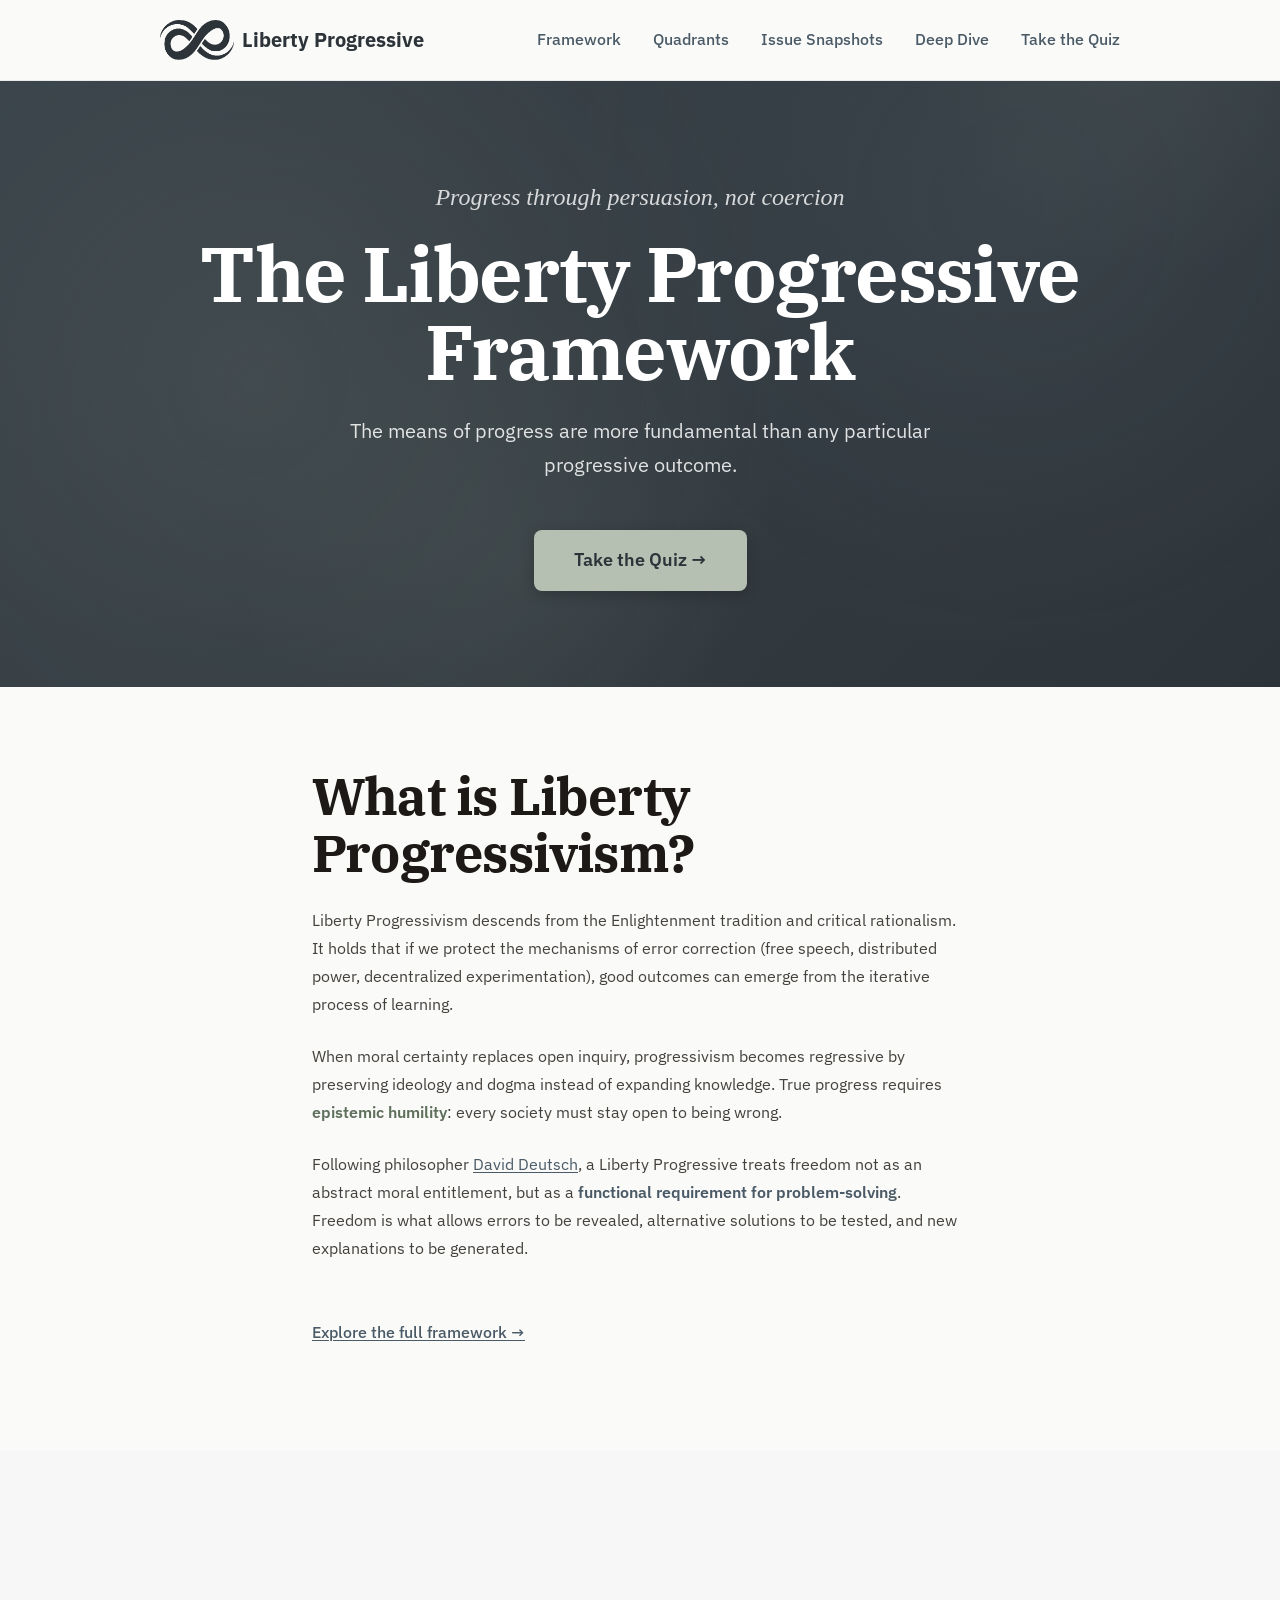
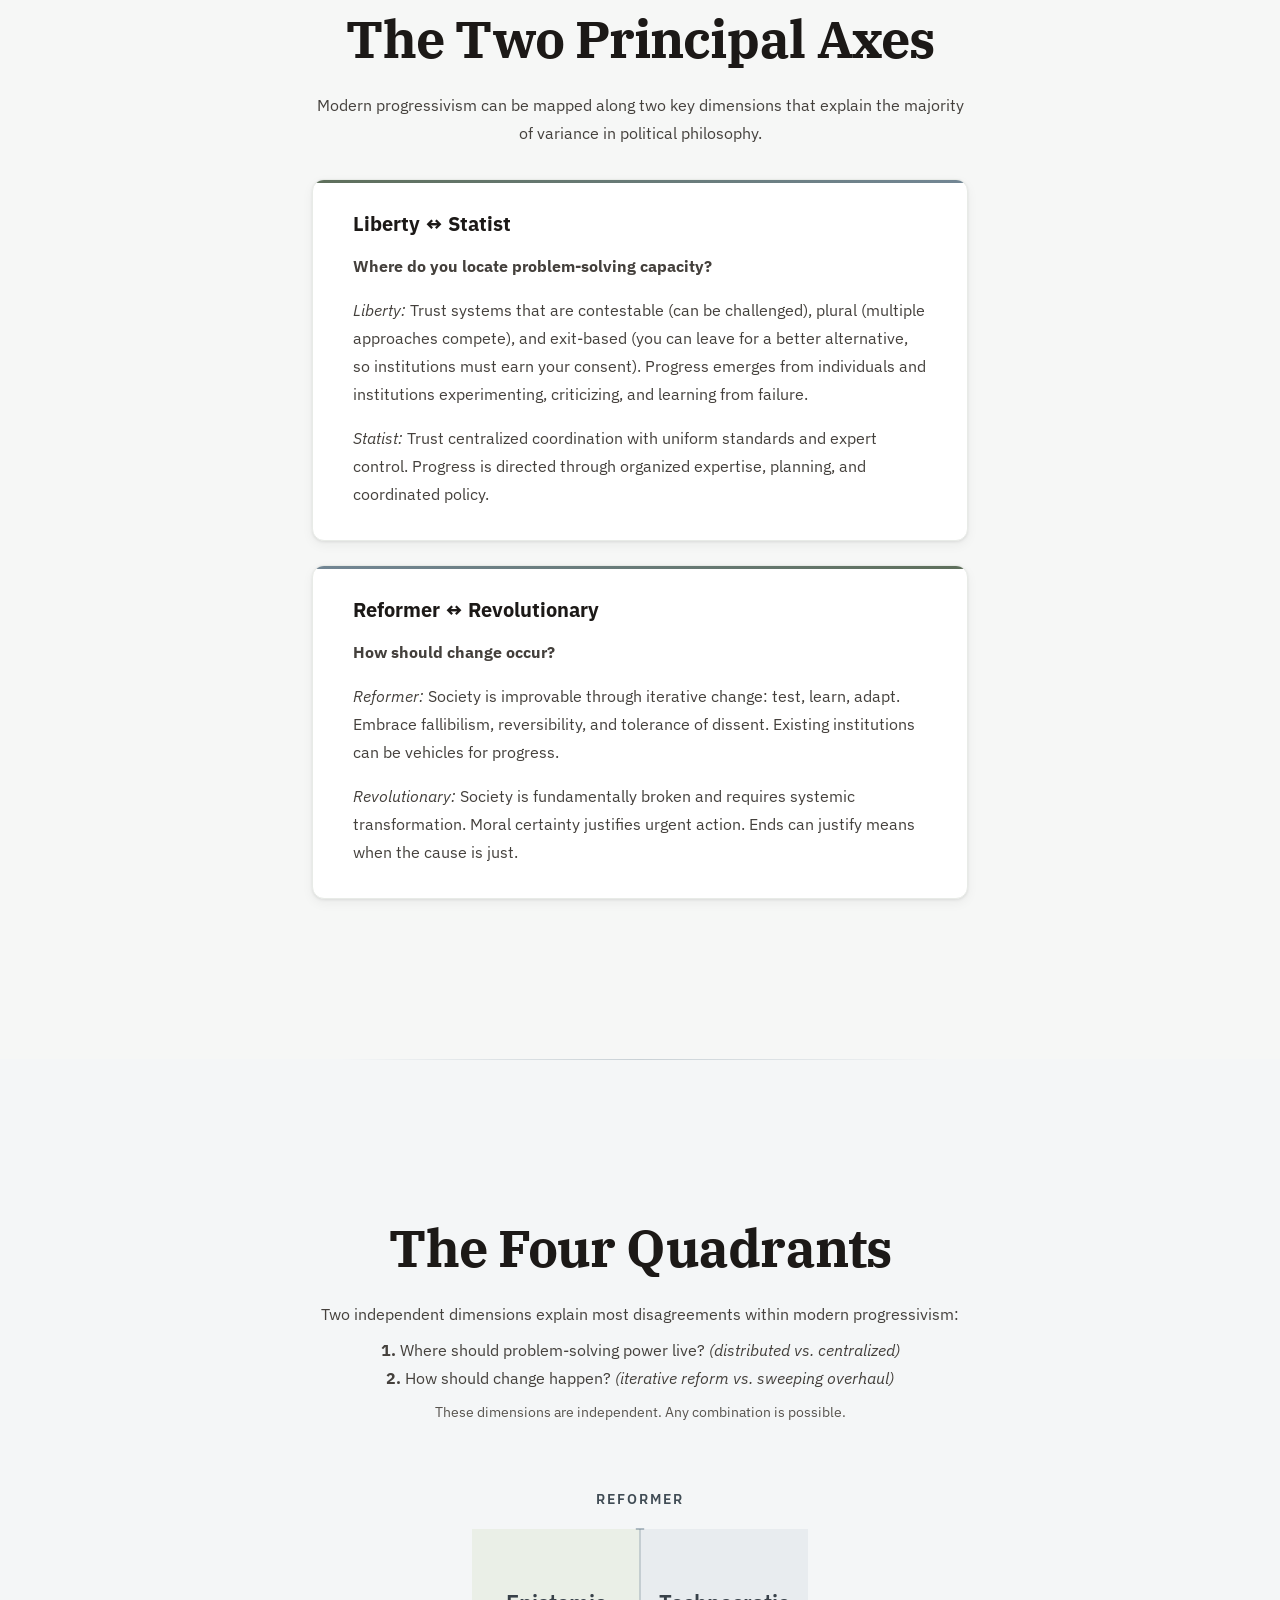
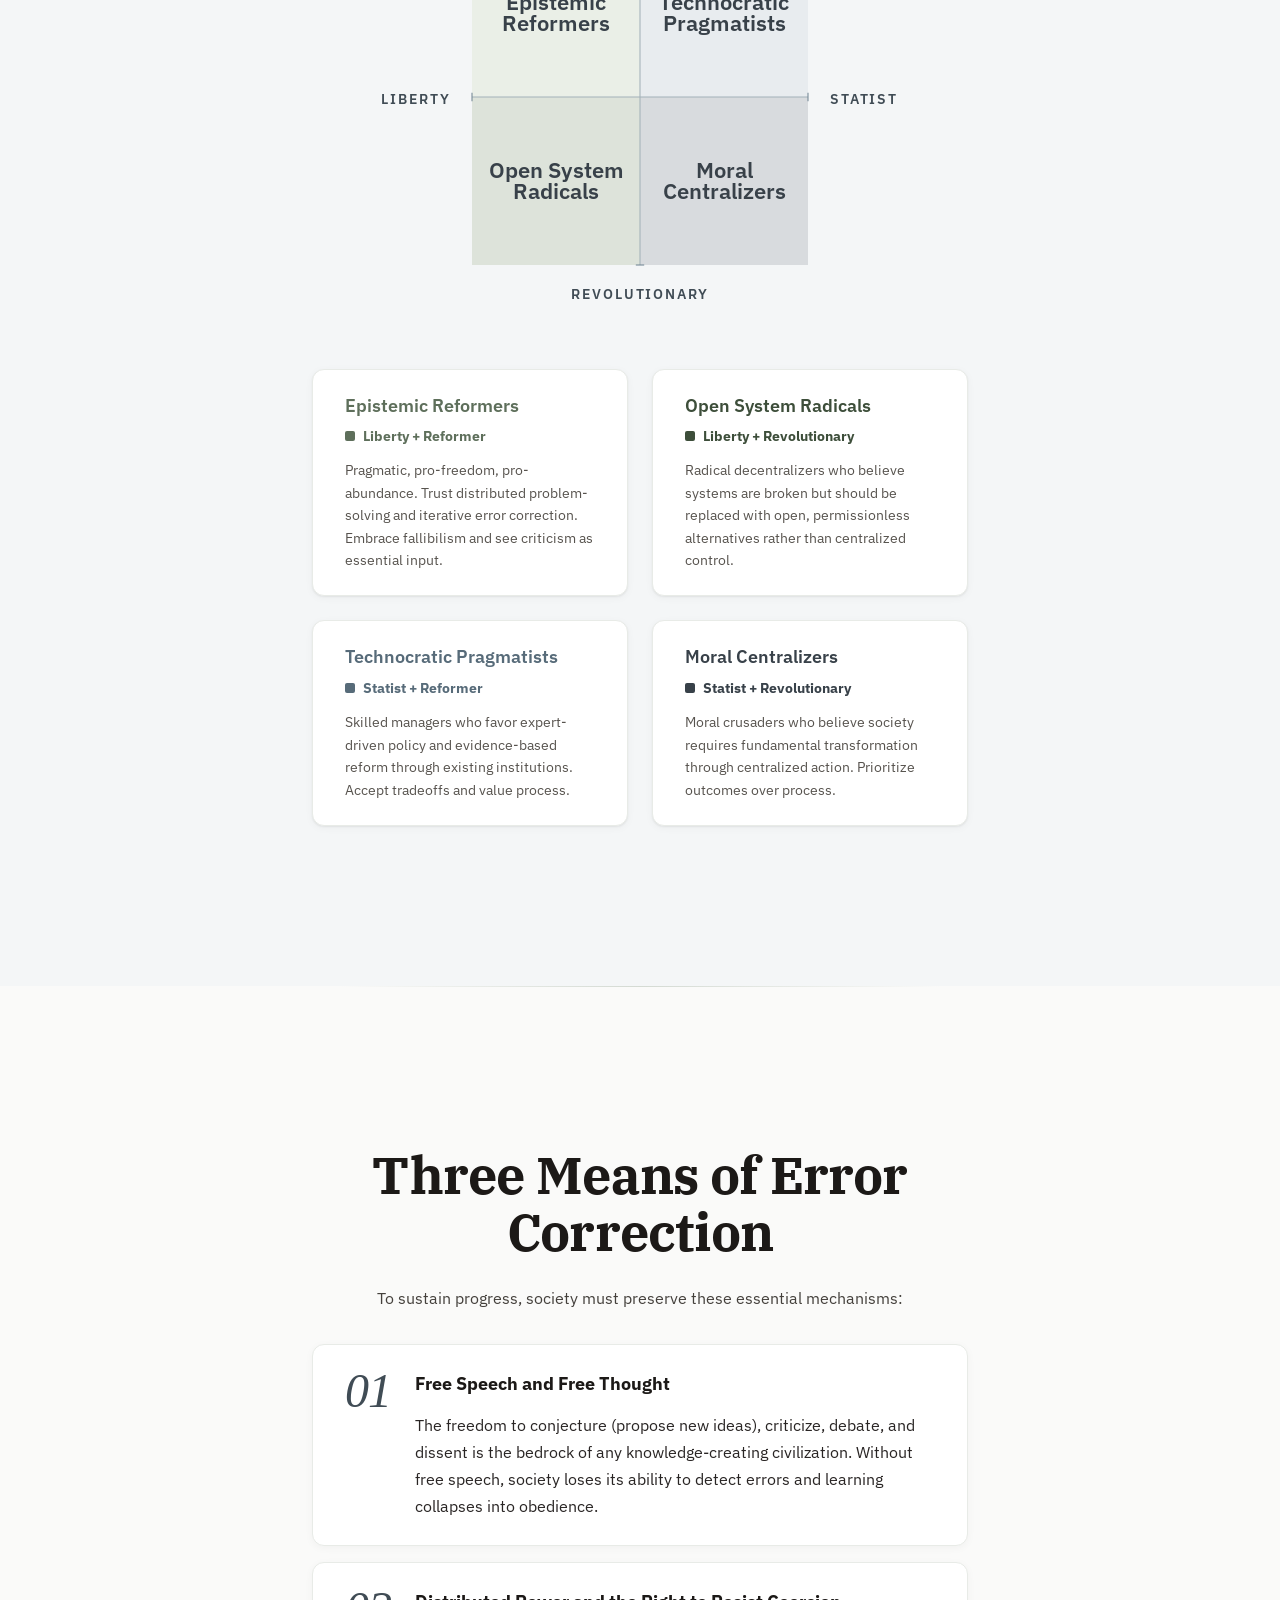
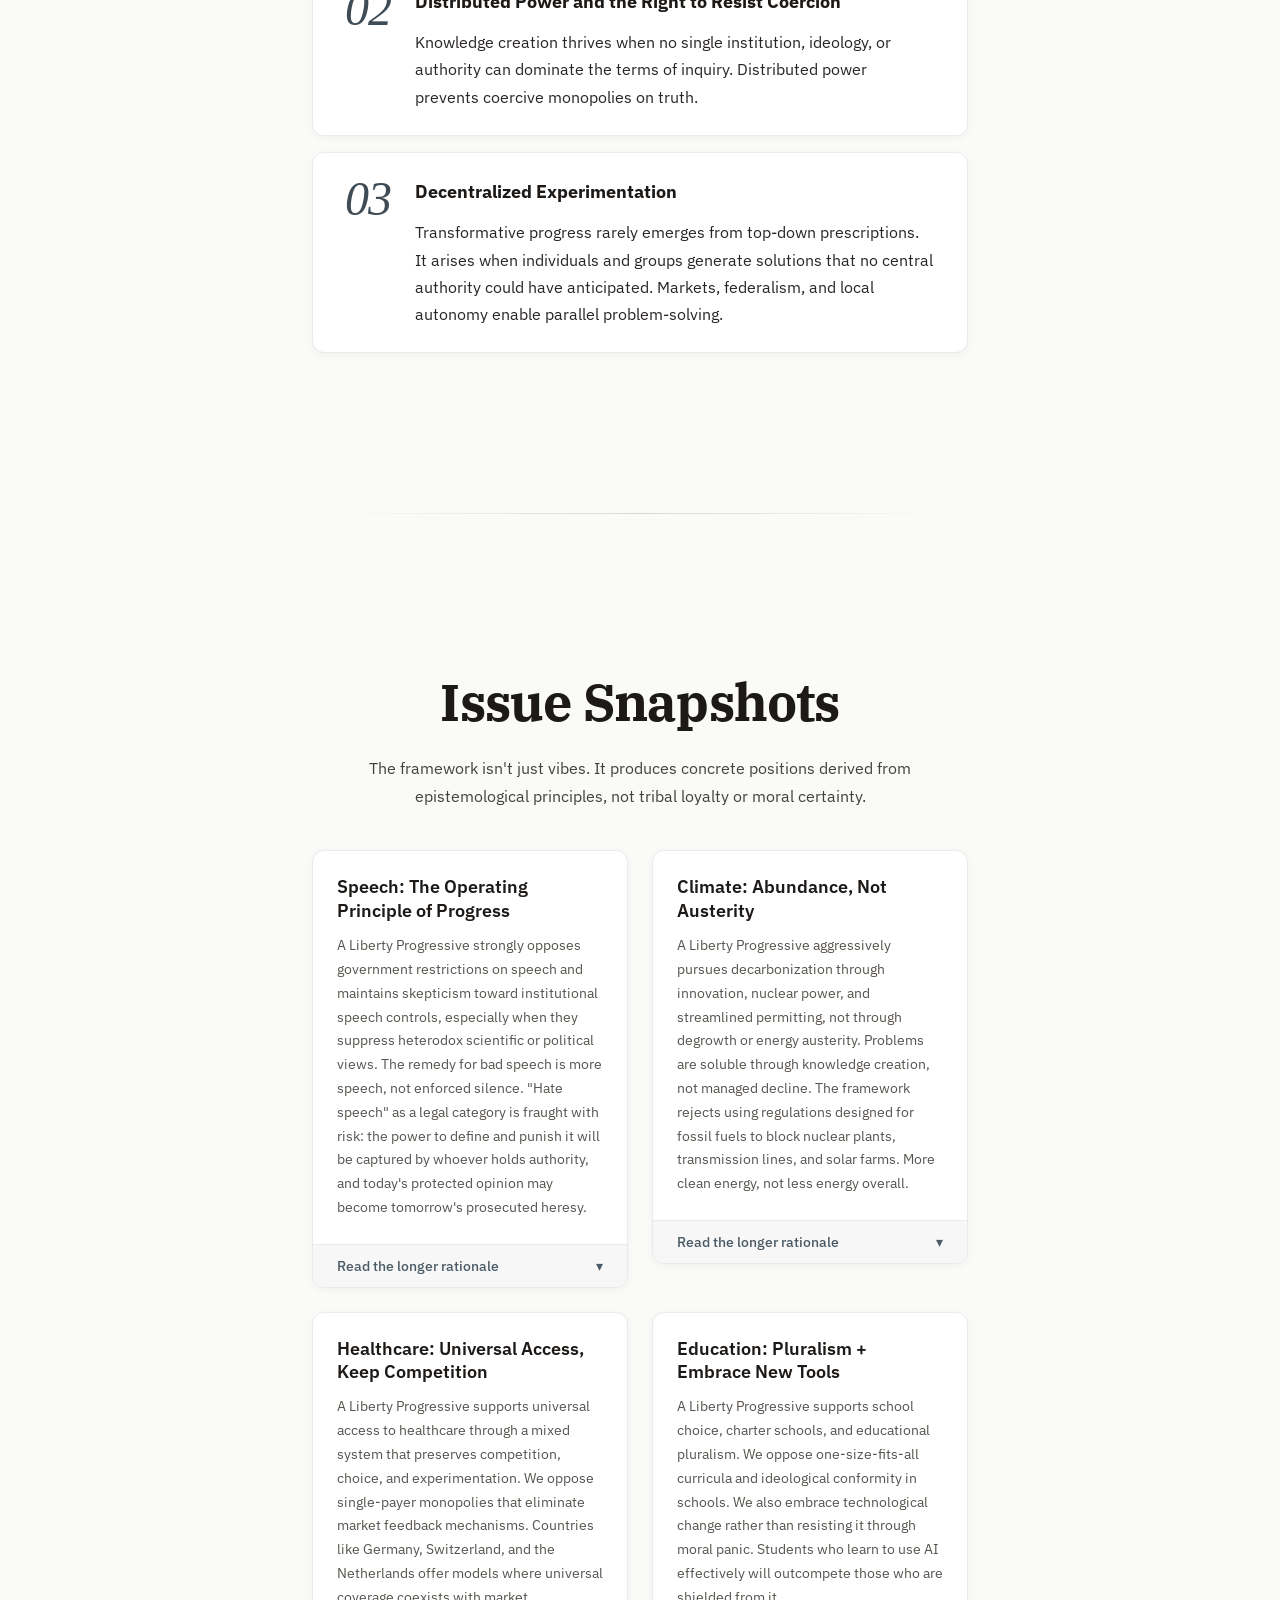
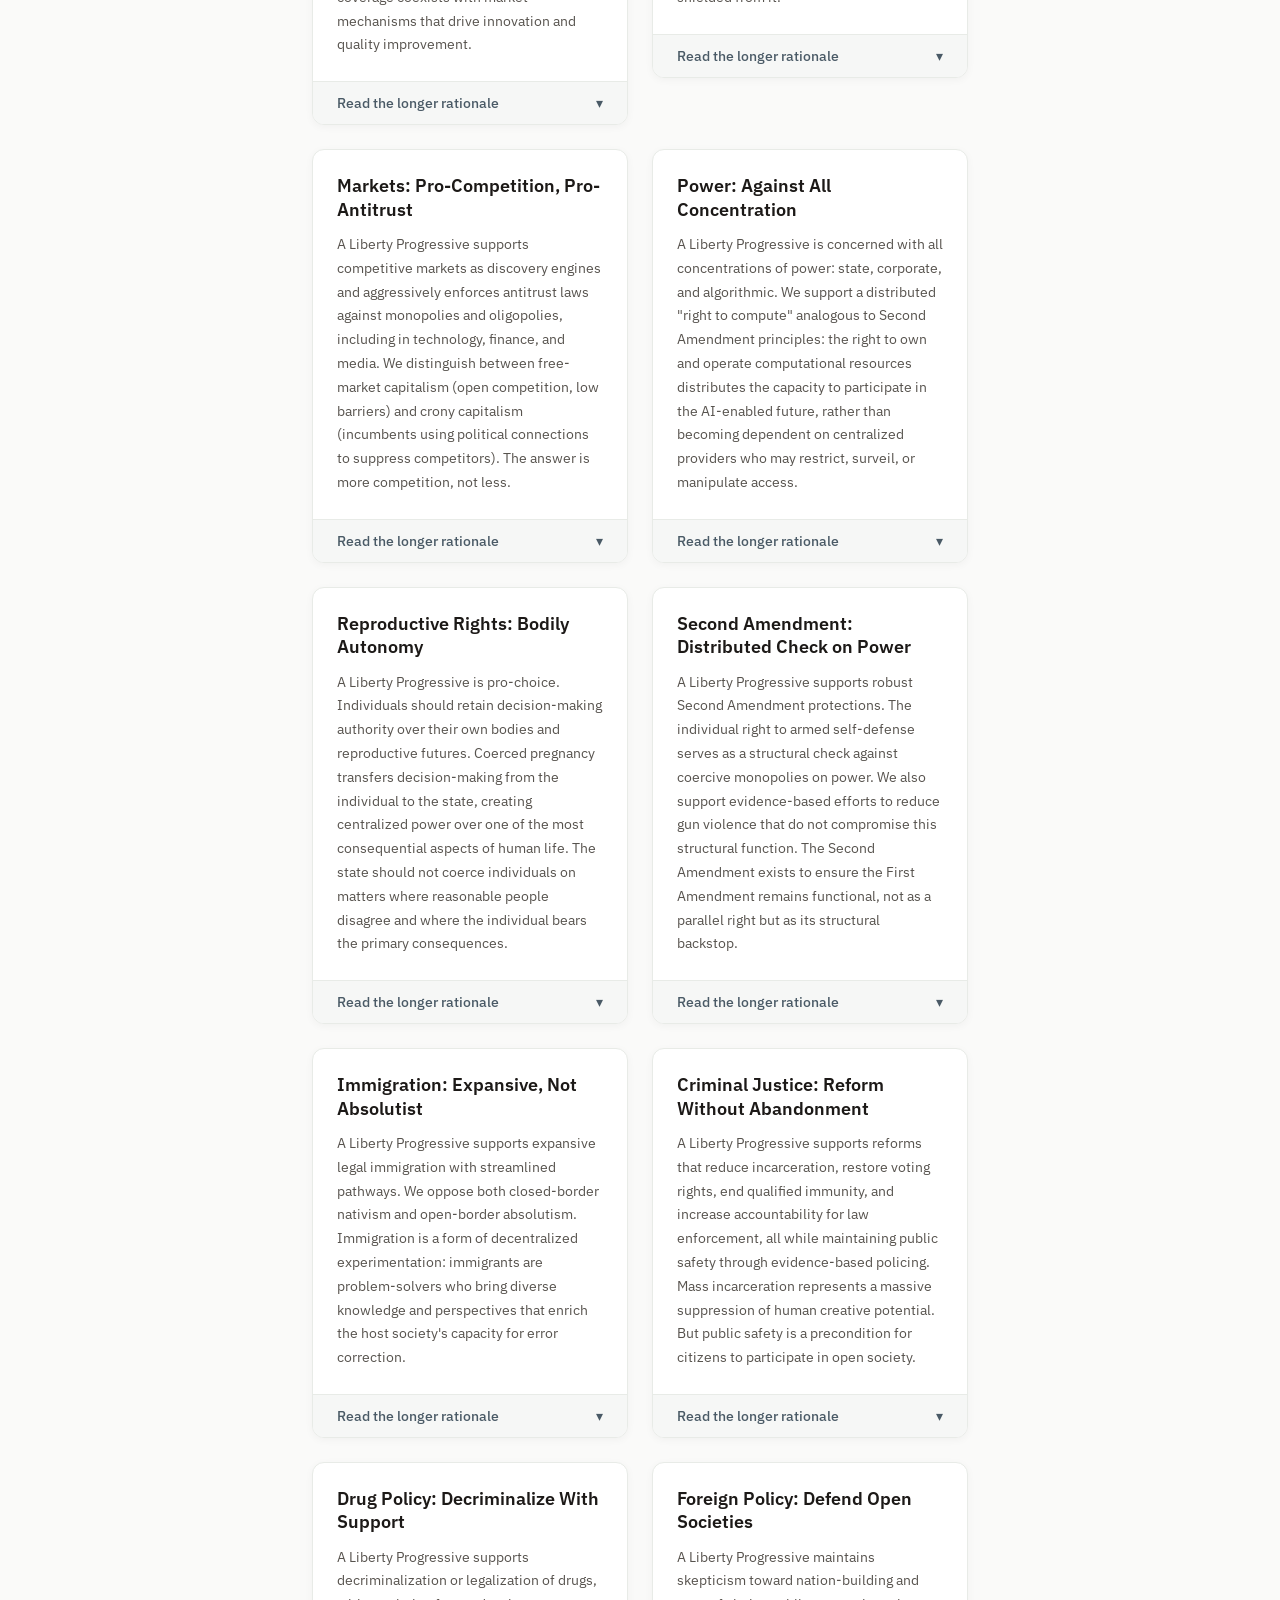
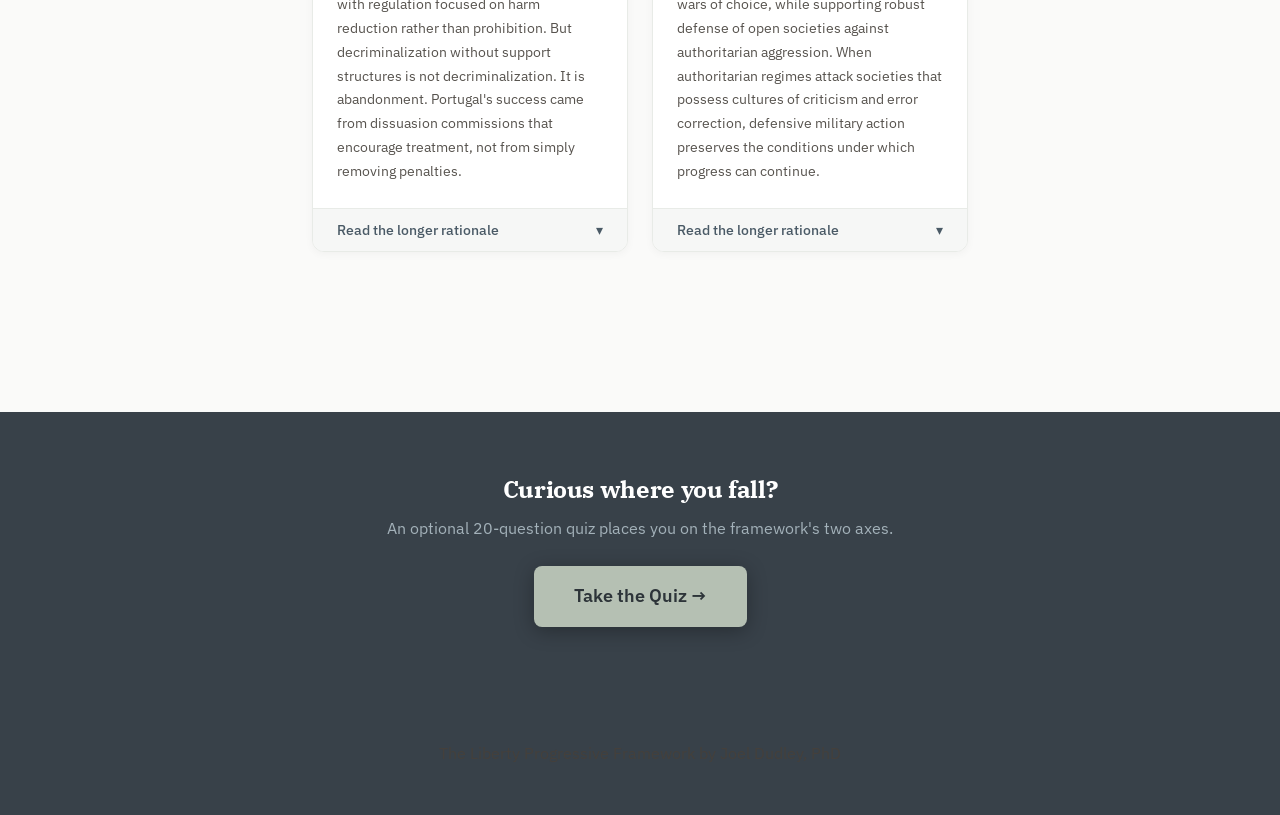
==== commit 0afcf938: "Round 2: axis-mapped colors, thesis hero, demoted CTA Three refinements based on a re-critique. The " ====
--- a/index.html
+++ b/index.html
@@ -77,11 +77,17 @@
             --gray-800: #292524;
             --gray-900: #1c1917;
 
-            /* Quadrant accent colors */
-            --quadrant-blue: #2563eb;
-            --quadrant-purple: #7c3aed;
-            --quadrant-green: #059669;
-            --quadrant-red: #dc2626;
+            /* Quadrant accents — axis-mapped: hue = Liberty/Statist, depth = Reformer/Revolutionary */
+            --quadrant-epistemic: #5e6f5b;       /* Liberty + Reformer — mid sage */
+            --quadrant-radical: #3d4e3a;         /* Liberty + Revolutionary — dark sage */
+            --quadrant-technocratic: #576b79;    /* Statist + Reformer — mid slate */
+            --quadrant-moral: #384149;           /* Statist + Revolutionary — dark slate */
+
+            /* Subtle cell-tint variants for SVG diagram */
+            --quadrant-epistemic-tint: #eaefe7;
+            --quadrant-radical-tint: #dde3da;
+            --quadrant-technocratic-tint: #e8ecef;
+            --quadrant-moral-tint: #d8dbde;
 
             /* Spacing scale */
             --space-1: 0.25rem;
@@ -470,13 +476,41 @@
             transition: fill 0.18s ease-out, stroke 0.18s ease-out;
         }
 
+        /* Per-quadrant cell tints matching the detail-card color system */
+        .quadrant-diagram a[href="#epistemic-card"] .quadrant-cell-rect {
+            fill: var(--quadrant-epistemic-tint);
+        }
+        .quadrant-diagram a[href="#technocratic-card"] .quadrant-cell-rect {
+            fill: var(--quadrant-technocratic-tint);
+        }
+        .quadrant-diagram a[href="#radical-card"] .quadrant-cell-rect {
+            fill: var(--quadrant-radical-tint);
+        }
+        .quadrant-diagram a[href="#moral-card"] .quadrant-cell-rect {
+            fill: var(--quadrant-moral-tint);
+        }
+
         .quadrant-diagram .quadrant-link {
             cursor: pointer;
             text-decoration: none;
         }
 
-        .quadrant-diagram .quadrant-link:hover .quadrant-cell-rect {
-            fill: var(--sage-100);
+        /* Hover/focus: deepen the tint toward the quadrant's accent color */
+        .quadrant-diagram a[href="#epistemic-card"]:hover .quadrant-cell-rect,
+        .quadrant-diagram a[href="#epistemic-card"]:focus-visible .quadrant-cell-rect {
+            fill: #d4ddd1;
+        }
+        .quadrant-diagram a[href="#technocratic-card"]:hover .quadrant-cell-rect,
+        .quadrant-diagram a[href="#technocratic-card"]:focus-visible .quadrant-cell-rect {
+            fill: #d2d8dd;
+        }
+        .quadrant-diagram a[href="#radical-card"]:hover .quadrant-cell-rect,
+        .quadrant-diagram a[href="#radical-card"]:focus-visible .quadrant-cell-rect {
+            fill: #c4cdc0;
+        }
+        .quadrant-diagram a[href="#moral-card"]:hover .quadrant-cell-rect,
+        .quadrant-diagram a[href="#moral-card"]:focus-visible .quadrant-cell-rect {
+            fill: #c0c4c8;
         }
 
         .quadrant-diagram .quadrant-link:focus-visible {
@@ -484,7 +518,6 @@
         }
 
         .quadrant-diagram .quadrant-link:focus-visible .quadrant-cell-rect {
-            fill: var(--sage-100);
             stroke: var(--slate-700);
         }
 
@@ -533,36 +566,45 @@
             margin-bottom: 0;
         }
 
-        .quadrant-card.epistemic {
-            background: linear-gradient(135deg, #f0f4f3 0%, white 100%);
-        }
-
-        .quadrant-card.epistemic h3 {
-            color: #5a6f58;
-        }
-
-        .quadrant-card.radical {
-            background: linear-gradient(135deg, #f2f4f6 0%, white 100%);
-        }
-
-        .quadrant-card.radical h3 {
-            color: var(--slate-600);
-        }
-
-        .quadrant-card.technocratic {
-            background: linear-gradient(135deg, #f4f6f4 0%, white 100%);
-        }
-
-        .quadrant-card.technocratic h3 {
-            color: #4d5e4a;
-        }
-
-        .quadrant-card.moral {
-            background: linear-gradient(135deg, #f5f4f3 0%, white 100%);
-        }
-
-        .quadrant-card.moral h3 {
-            color: var(--slate-500);
+        .quadrant-card {
+            background: white;
+        }
+
+        /* Axis chip — colored dot beside the "Liberty + Reformer" sublabel */
+        .quadrant-card p strong {
+            display: inline-flex;
+            align-items: center;
+            gap: var(--space-2);
+        }
+
+        .quadrant-card p strong::before {
+            content: '';
+            display: inline-block;
+            width: 0.625rem;
+            height: 0.625rem;
+            border-radius: 2px;
+            background: currentColor;
+            flex-shrink: 0;
+        }
+
+        .quadrant-card.epistemic h3,
+        .quadrant-card.epistemic p strong {
+            color: var(--quadrant-epistemic);
+        }
+
+        .quadrant-card.radical h3,
+        .quadrant-card.radical p strong {
+            color: var(--quadrant-radical);
+        }
+
+        .quadrant-card.technocratic h3,
+        .quadrant-card.technocratic p strong {
+            color: var(--quadrant-technocratic);
+        }
+
+        .quadrant-card.moral h3,
+        .quadrant-card.moral p strong {
+            color: var(--quadrant-moral);
         }
         
         /* Axes Section */
@@ -680,39 +722,23 @@
         
         /* CTA Section */
         .cta-section {
-            background: linear-gradient(135deg, var(--slate-800) 0%, var(--slate-900) 100%);
+            background: var(--slate-800);
             color: white;
-            padding: var(--space-24) var(--space-8);
+            padding: var(--space-16) var(--space-8);
             text-align: center;
-            position: relative;
-            overflow: hidden;
-        }
-
-        .cta-section::before {
-            content: '';
-            position: absolute;
-            top: 0;
-            left: 0;
-            right: 0;
-            bottom: 0;
-            background:
-                radial-gradient(circle at 20% 80%, rgba(139, 155, 135, 0.15) 0%, transparent 40%),
-                radial-gradient(circle at 80% 20%, rgba(114, 134, 148, 0.1) 0%, transparent 40%);
-            pointer-events: none;
         }
 
         .cta-section h2 {
             color: white;
-            margin-bottom: var(--space-4);
-            position: relative;
+            font-size: var(--text-2xl);
+            margin-bottom: var(--space-3);
         }
 
         .cta-section p {
             color: var(--slate-300);
             max-width: 520px;
-            margin: 0 auto var(--space-10);
-            font-size: var(--text-lg);
-            position: relative;
+            margin: 0 auto var(--space-6);
+            font-size: var(--text-base);
         }
 
         .cta-section .cta-button {
@@ -1008,17 +1034,13 @@
         <div class="hero-content">
             <p class="tagline">Progress through persuasion, not coercion</p>
             <h1>The Liberty Progressive Framework</h1>
-            <p>A political philosophy grounded in freedom, fallibilism, and decentralized problem-solving.</p>
+            <p>The means of progress are more fundamental than any particular progressive outcome.</p>
             <a href="quiz.html" class="cta-button">Take the Quiz →</a>
         </div>
     </section>
     <section id="framework" class="container section-warm">
         <h2>What is Liberty Progressivism?</h2>
-        <p>Liberty Progressivism descends from the Enlightenment tradition and critical rationalism.</p>
-
-        <p class="pullquote">The means of progress are more fundamental than any particular progressive outcome.</p>
-
-        <p>If we protect the mechanisms of error correction (free speech, distributed power, decentralized experimentation), good outcomes can emerge from the iterative process of learning.</p>
+        <p>Liberty Progressivism descends from the Enlightenment tradition and critical rationalism. It holds that if we protect the mechanisms of error correction (free speech, distributed power, decentralized experimentation), good outcomes can emerge from the iterative process of learning.</p>
 
         <p>When moral certainty replaces open inquiry, progressivism becomes regressive by preserving ideology and dogma instead of expanding knowledge. True progress requires <strong class="text-accent-sage">epistemic humility</strong>: every society must stay open to being wrong.</p>
 
@@ -1421,8 +1443,8 @@
     </section>
 
     <section class="cta-section">
-        <h2>Where Do You Stand?</h2>
-        <p>Take our 20-question quiz to discover where you fall on the two principal axes of modern progressivism.</p>
+        <h2>Curious where you fall?</h2>
+        <p>An optional 20-question quiz places you on the framework's two axes.</p>
         <a href="quiz.html" class="cta-button">Take the Quiz →</a>
     </section>
     
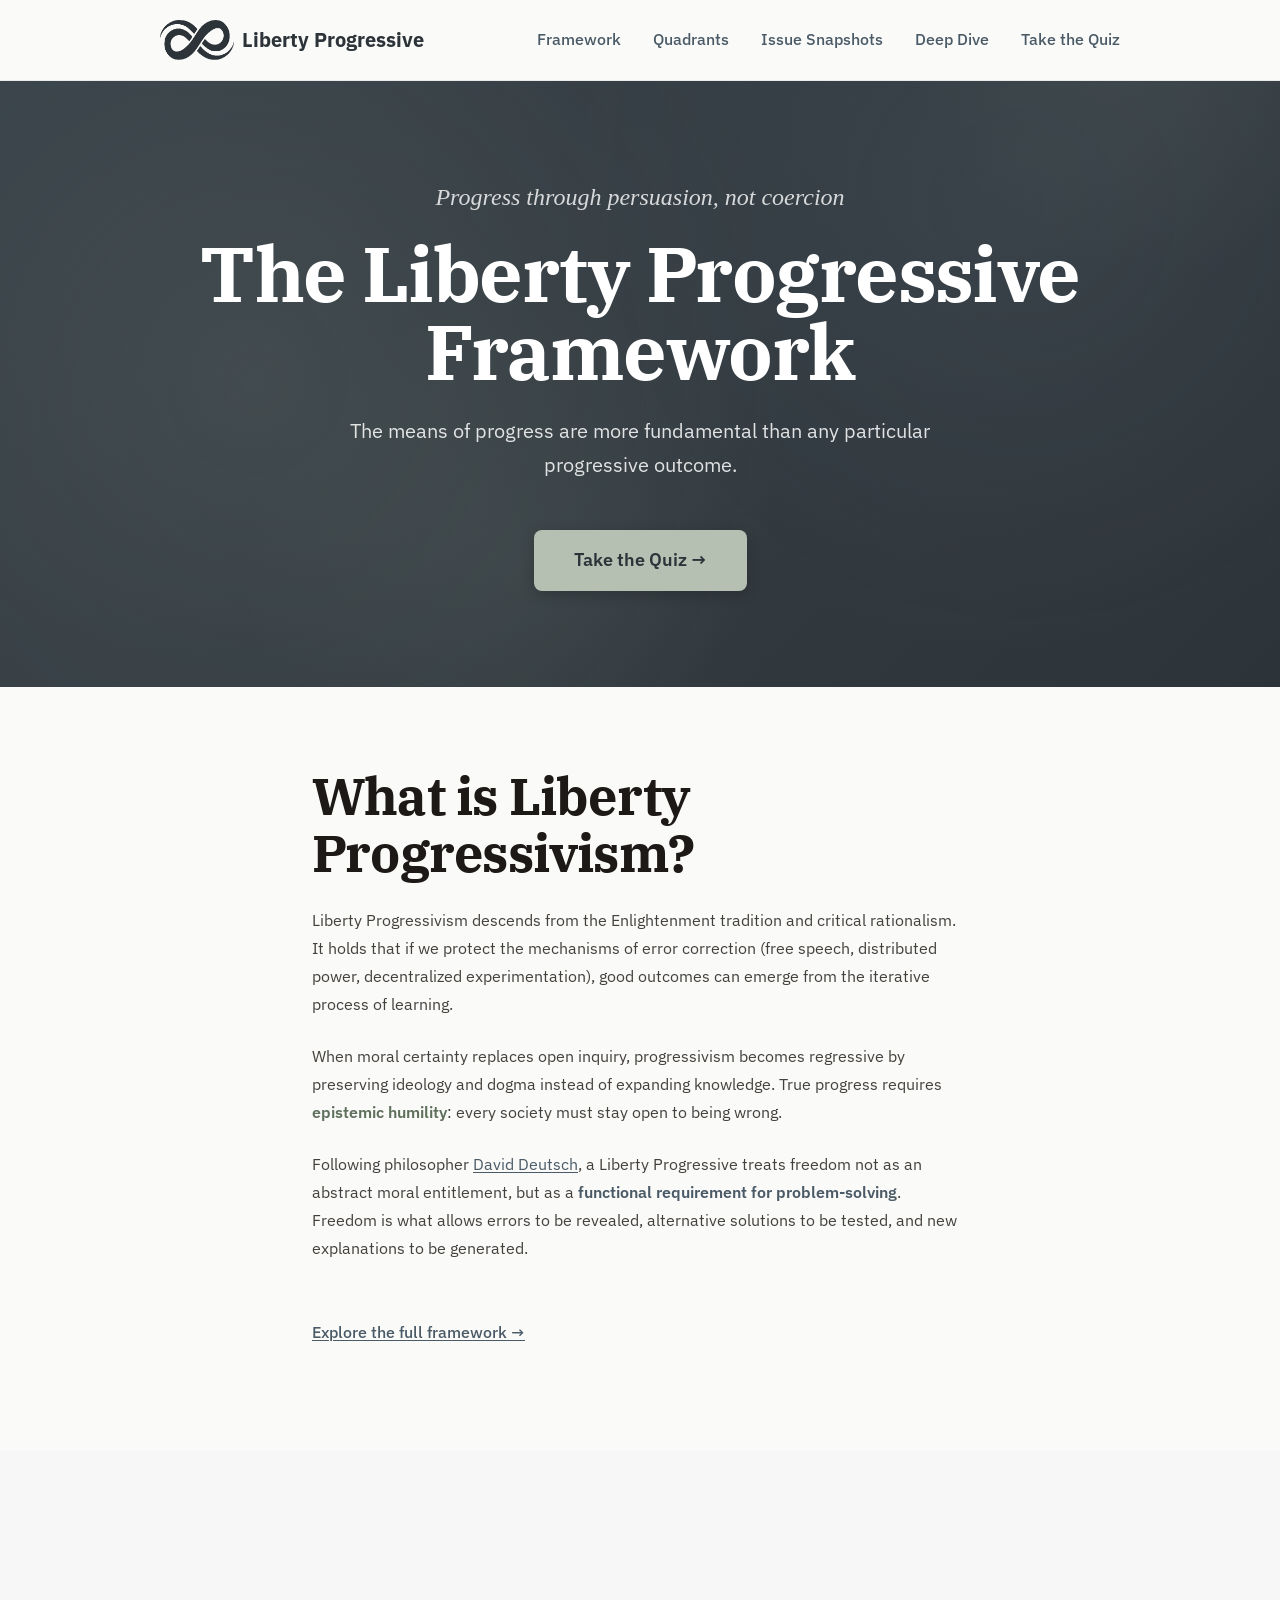
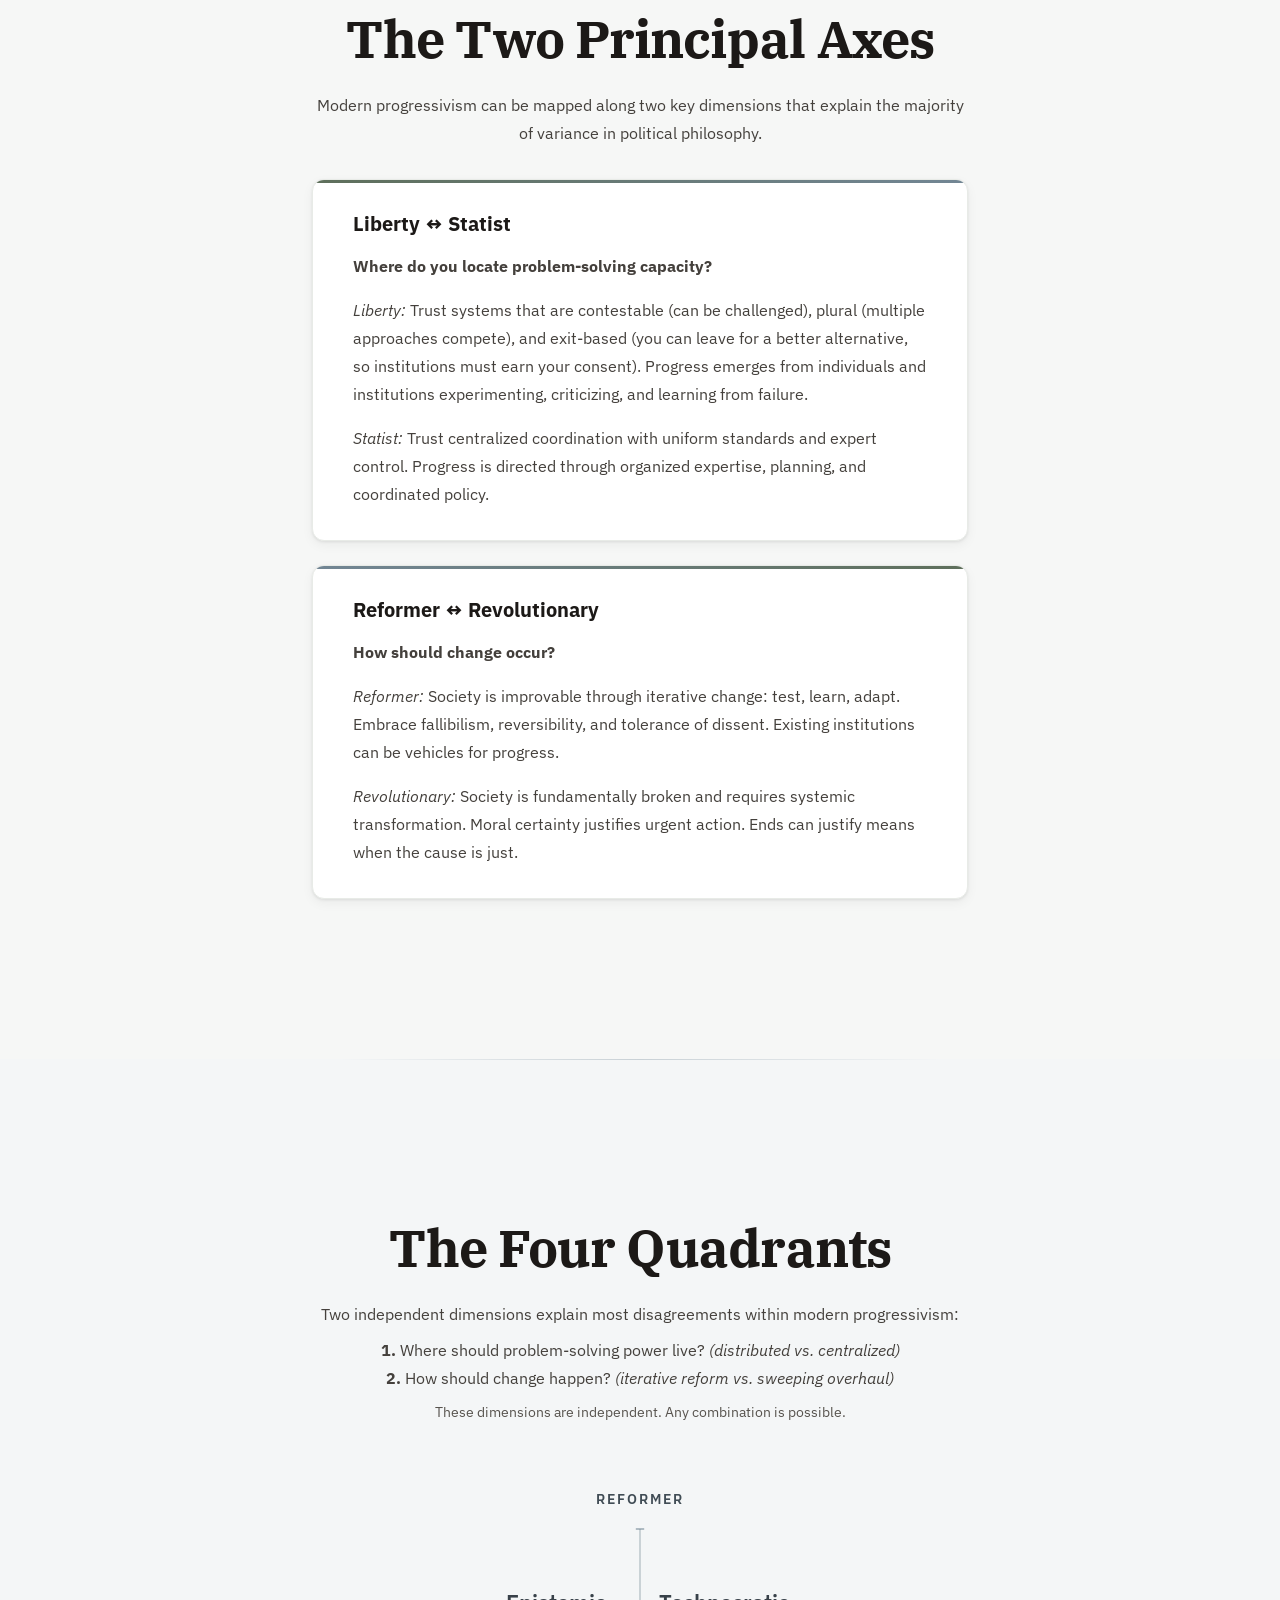
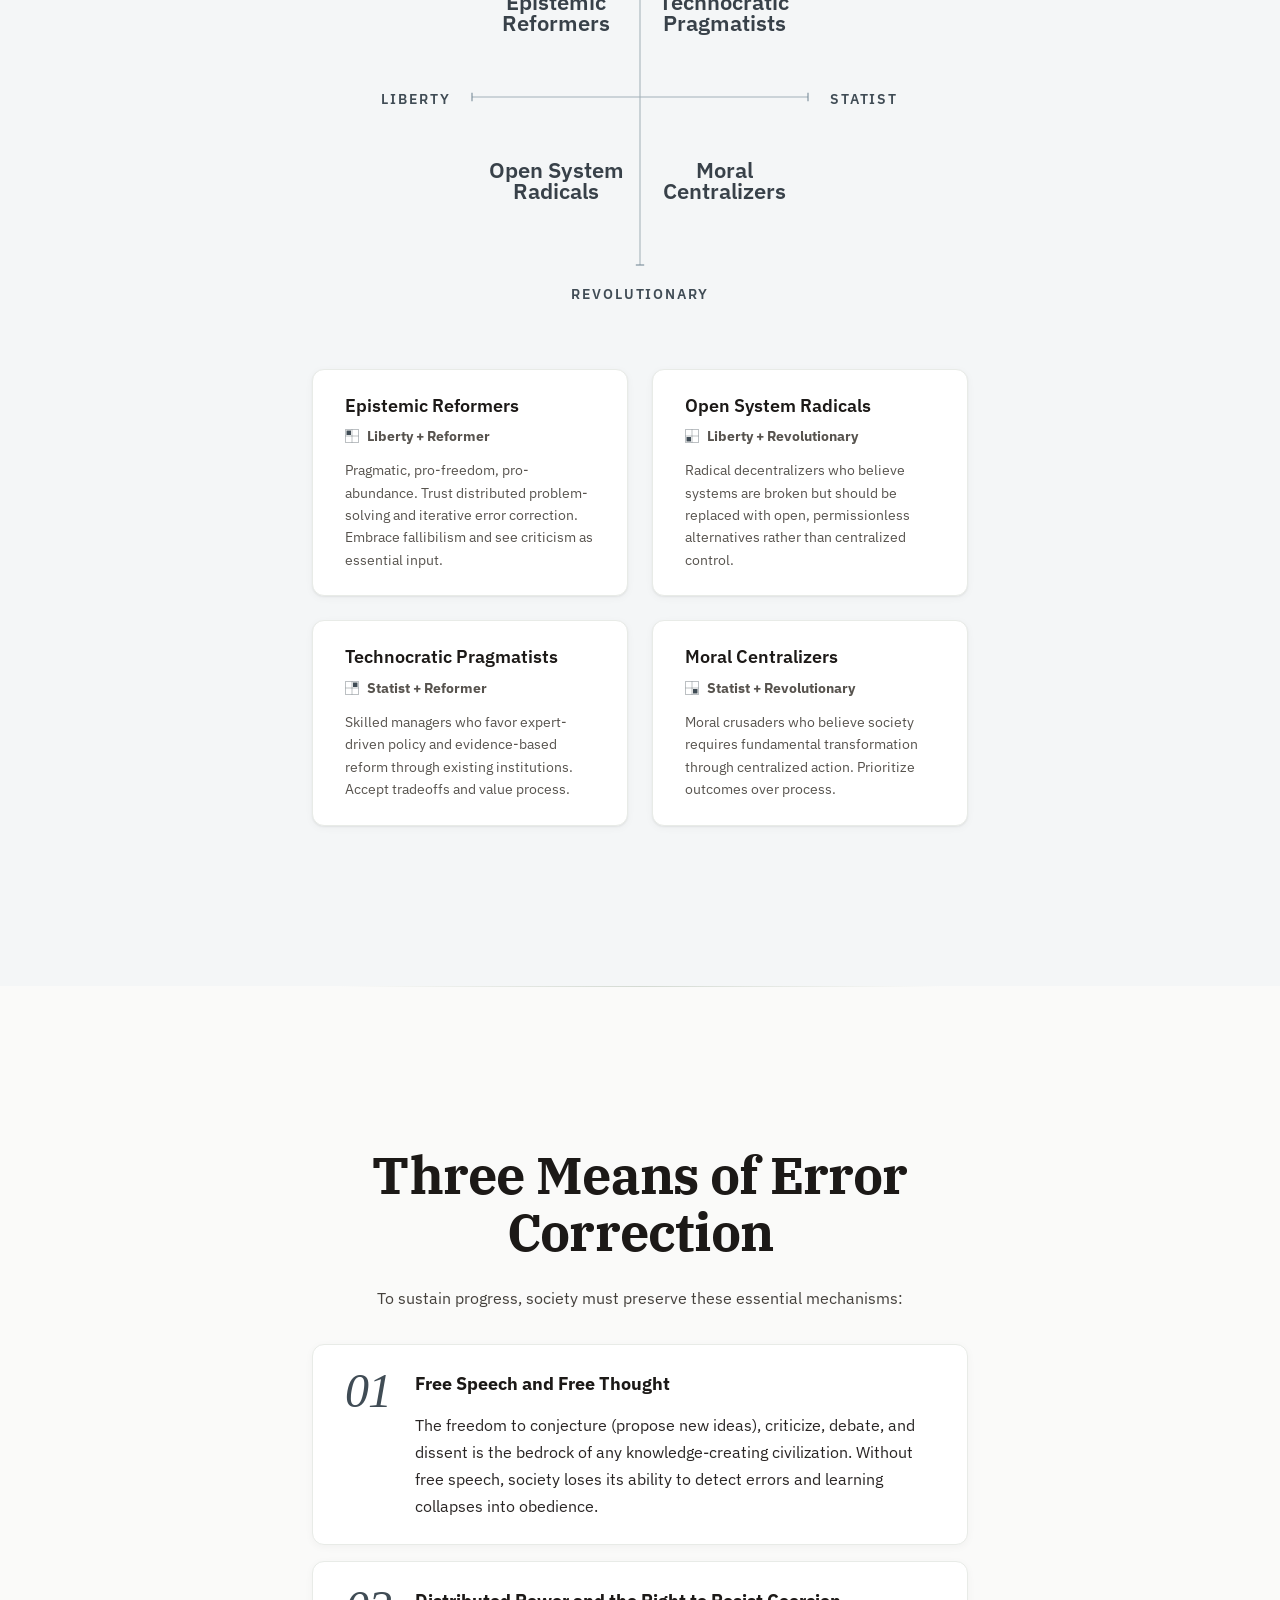
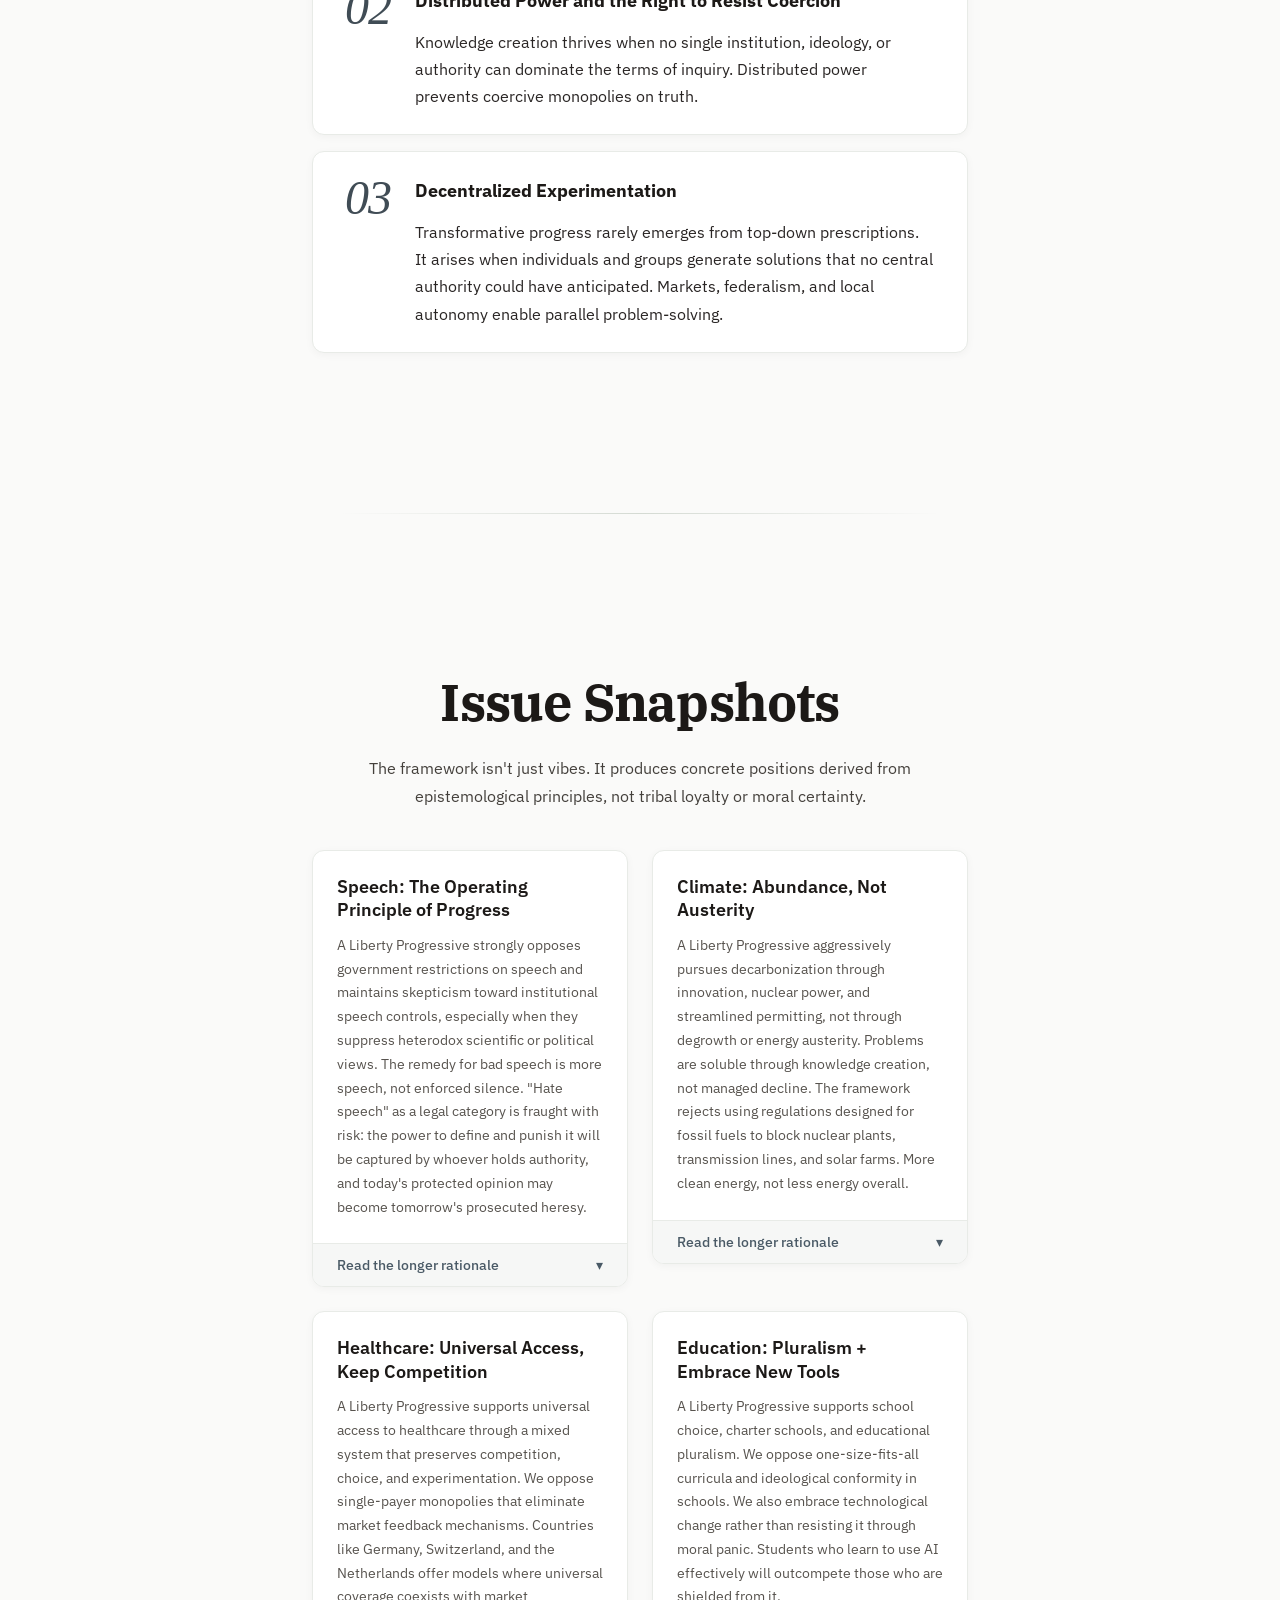
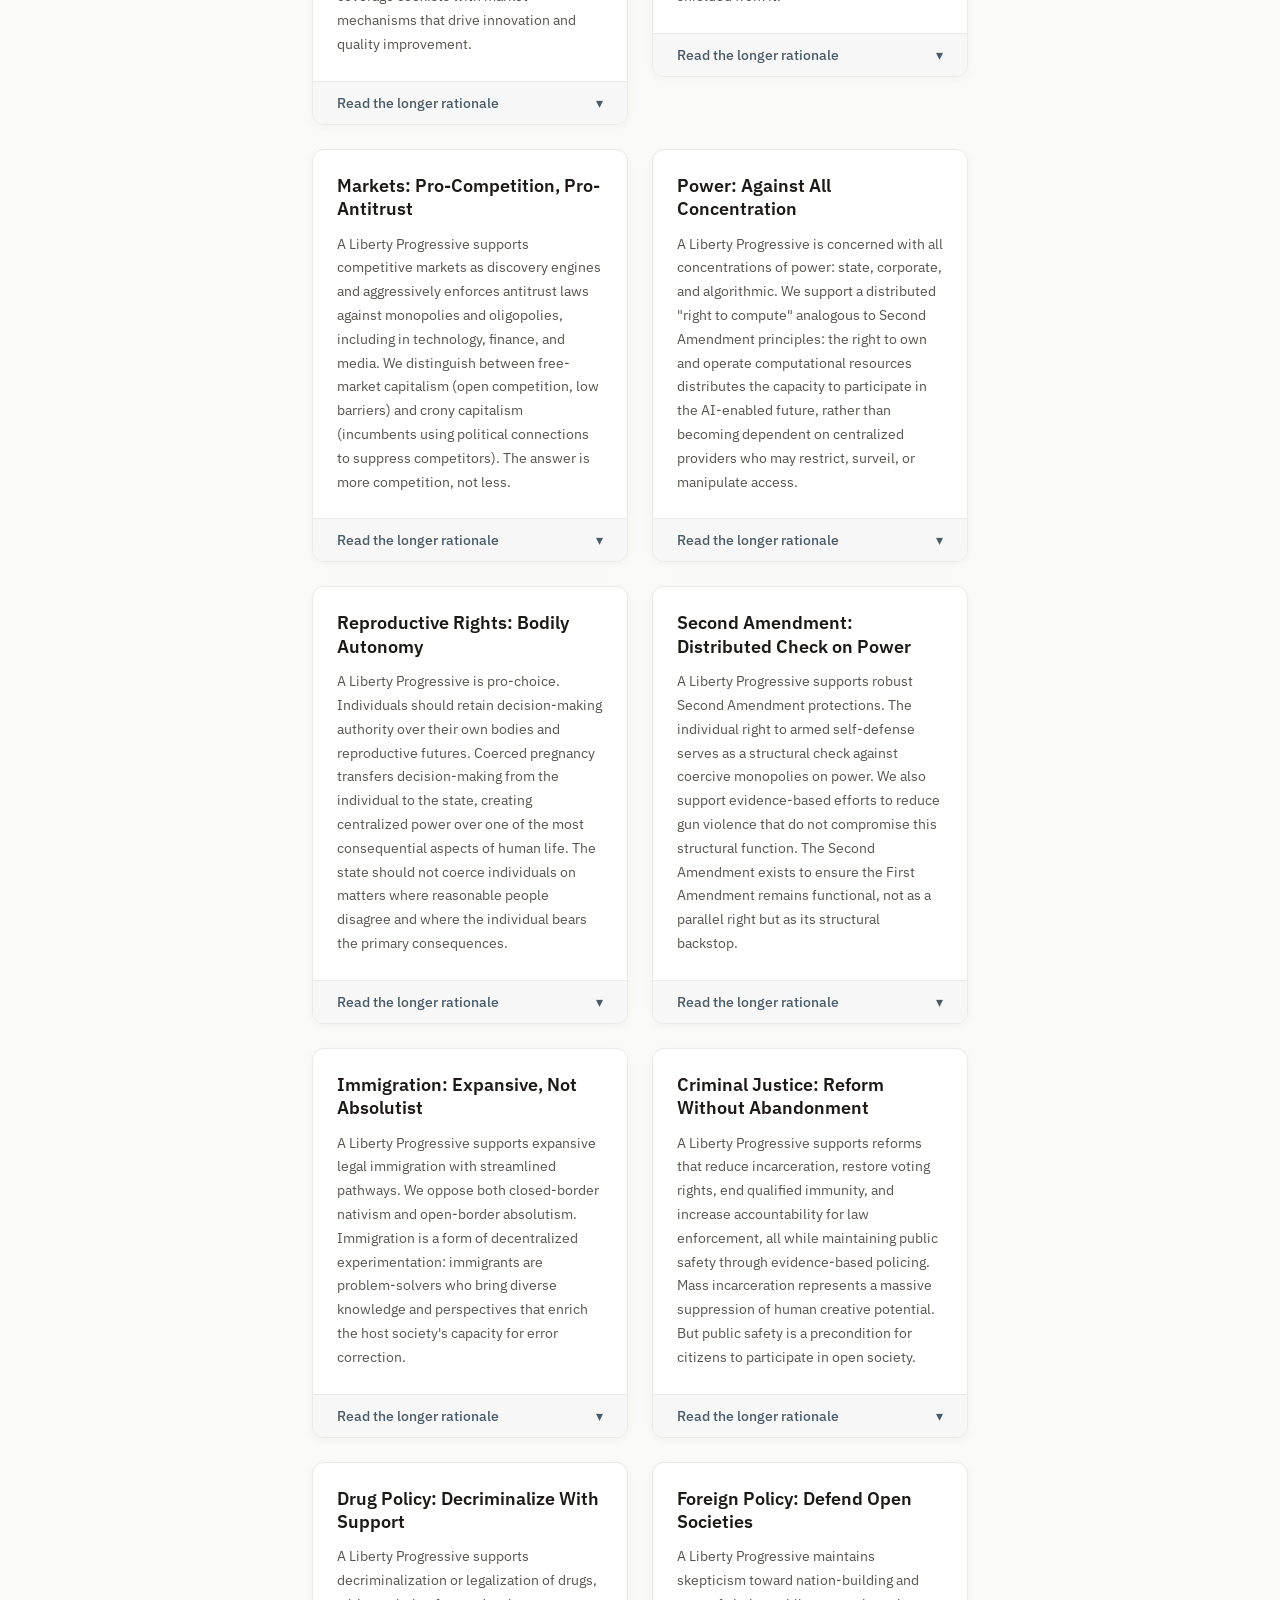
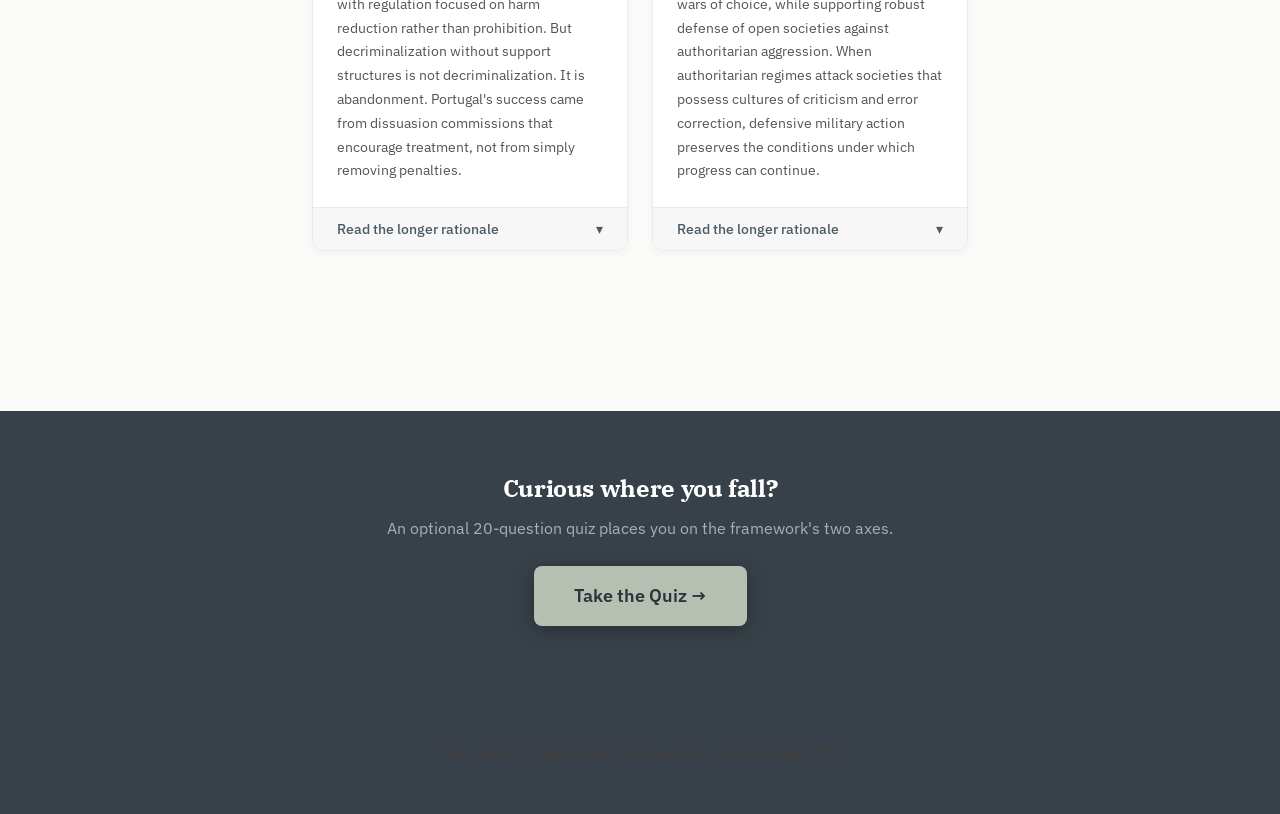
==== commit dd1b2339: "Tufte refactor: strip diagram color, add 2x2 sparkline indicators The cell tints in the SVG diagram " ====
--- a/index.html
+++ b/index.html
@@ -77,17 +77,6 @@
             --gray-800: #292524;
             --gray-900: #1c1917;
 
-            /* Quadrant accents — axis-mapped: hue = Liberty/Statist, depth = Reformer/Revolutionary */
-            --quadrant-epistemic: #5e6f5b;       /* Liberty + Reformer — mid sage */
-            --quadrant-radical: #3d4e3a;         /* Liberty + Revolutionary — dark sage */
-            --quadrant-technocratic: #576b79;    /* Statist + Reformer — mid slate */
-            --quadrant-moral: #384149;           /* Statist + Revolutionary — dark slate */
-
-            /* Subtle cell-tint variants for SVG diagram */
-            --quadrant-epistemic-tint: #eaefe7;
-            --quadrant-radical-tint: #dde3da;
-            --quadrant-technocratic-tint: #e8ecef;
-            --quadrant-moral-tint: #d8dbde;
 
             /* Spacing scale */
             --space-1: 0.25rem;
@@ -470,47 +459,19 @@
         }
 
         .quadrant-diagram .quadrant-cell-rect {
-            fill: white;
+            fill: transparent;
             stroke: transparent;
             stroke-width: 2;
             transition: fill 0.18s ease-out, stroke 0.18s ease-out;
         }
 
-        /* Per-quadrant cell tints matching the detail-card color system */
-        .quadrant-diagram a[href="#epistemic-card"] .quadrant-cell-rect {
-            fill: var(--quadrant-epistemic-tint);
-        }
-        .quadrant-diagram a[href="#technocratic-card"] .quadrant-cell-rect {
-            fill: var(--quadrant-technocratic-tint);
-        }
-        .quadrant-diagram a[href="#radical-card"] .quadrant-cell-rect {
-            fill: var(--quadrant-radical-tint);
-        }
-        .quadrant-diagram a[href="#moral-card"] .quadrant-cell-rect {
-            fill: var(--quadrant-moral-tint);
-        }
-
         .quadrant-diagram .quadrant-link {
             cursor: pointer;
             text-decoration: none;
         }
 
-        /* Hover/focus: deepen the tint toward the quadrant's accent color */
-        .quadrant-diagram a[href="#epistemic-card"]:hover .quadrant-cell-rect,
-        .quadrant-diagram a[href="#epistemic-card"]:focus-visible .quadrant-cell-rect {
-            fill: #d4ddd1;
-        }
-        .quadrant-diagram a[href="#technocratic-card"]:hover .quadrant-cell-rect,
-        .quadrant-diagram a[href="#technocratic-card"]:focus-visible .quadrant-cell-rect {
-            fill: #d2d8dd;
-        }
-        .quadrant-diagram a[href="#radical-card"]:hover .quadrant-cell-rect,
-        .quadrant-diagram a[href="#radical-card"]:focus-visible .quadrant-cell-rect {
-            fill: #c4cdc0;
-        }
-        .quadrant-diagram a[href="#moral-card"]:hover .quadrant-cell-rect,
-        .quadrant-diagram a[href="#moral-card"]:focus-visible .quadrant-cell-rect {
-            fill: #c0c4c8;
+        .quadrant-diagram .quadrant-link:hover .quadrant-cell-rect {
+            fill: var(--sage-100);
         }
 
         .quadrant-diagram .quadrant-link:focus-visible {
@@ -518,6 +479,7 @@
         }
 
         .quadrant-diagram .quadrant-link:focus-visible .quadrant-cell-rect {
+            fill: var(--sage-100);
             stroke: var(--slate-700);
         }
 
@@ -570,41 +532,17 @@
             background: white;
         }
 
-        /* Axis chip — colored dot beside the "Liberty + Reformer" sublabel */
-        .quadrant-card p strong {
-            display: inline-flex;
-            align-items: center;
-            gap: var(--space-2);
-        }
-
-        .quadrant-card p strong::before {
-            content: '';
+        /* Sparkline — a 14x14 inline 2x2 with the card's quadrant filled.
+           Echoes the page's central diagram in miniature; every mark earns
+           its space by carrying structural information. */
+        .quadrant-sparkline {
             display: inline-block;
-            width: 0.625rem;
-            height: 0.625rem;
-            border-radius: 2px;
-            background: currentColor;
+            width: 14px;
+            height: 14px;
+            color: var(--slate-700);
+            margin-right: var(--space-2);
+            vertical-align: -0.15em;
             flex-shrink: 0;
-        }
-
-        .quadrant-card.epistemic h3,
-        .quadrant-card.epistemic p strong {
-            color: var(--quadrant-epistemic);
-        }
-
-        .quadrant-card.radical h3,
-        .quadrant-card.radical p strong {
-            color: var(--quadrant-radical);
-        }
-
-        .quadrant-card.technocratic h3,
-        .quadrant-card.technocratic p strong {
-            color: var(--quadrant-technocratic);
-        }
-
-        .quadrant-card.moral h3,
-        .quadrant-card.moral p strong {
-            color: var(--quadrant-moral);
         }
         
         /* Axes Section */
@@ -1128,25 +1066,25 @@
             <div class="quadrants-grid">
                 <div class="quadrant-card epistemic" id="epistemic-card">
                     <h3>Epistemic Reformers</h3>
-                    <p><strong>Liberty + Reformer</strong></p>
+                    <p><svg class="quadrant-sparkline" width="14" height="14" viewBox="0 0 14 14" aria-hidden="true" focusable="false"><rect x="0.5" y="0.5" width="13" height="13" fill="none" stroke="currentColor" stroke-opacity="0.35"/><line x1="7" y1="0.5" x2="7" y2="13.5" stroke="currentColor" stroke-opacity="0.35"/><line x1="0.5" y1="7" x2="13.5" y2="7" stroke="currentColor" stroke-opacity="0.35"/><rect x="1.5" y="1.5" width="4.5" height="4.5" fill="currentColor"/></svg><strong>Liberty + Reformer</strong></p>
                     <p>Pragmatic, pro-freedom, pro-abundance. Trust distributed problem-solving and iterative error correction. Embrace fallibilism and see criticism as essential input.</p>
                 </div>
 
                 <div class="quadrant-card radical" id="radical-card">
                     <h3>Open System Radicals</h3>
-                    <p><strong>Liberty + Revolutionary</strong></p>
+                    <p><svg class="quadrant-sparkline" width="14" height="14" viewBox="0 0 14 14" aria-hidden="true" focusable="false"><rect x="0.5" y="0.5" width="13" height="13" fill="none" stroke="currentColor" stroke-opacity="0.35"/><line x1="7" y1="0.5" x2="7" y2="13.5" stroke="currentColor" stroke-opacity="0.35"/><line x1="0.5" y1="7" x2="13.5" y2="7" stroke="currentColor" stroke-opacity="0.35"/><rect x="1.5" y="8" width="4.5" height="4.5" fill="currentColor"/></svg><strong>Liberty + Revolutionary</strong></p>
                     <p>Radical decentralizers who believe systems are broken but should be replaced with open, permissionless alternatives rather than centralized control.</p>
                 </div>
 
                 <div class="quadrant-card technocratic" id="technocratic-card">
                     <h3>Technocratic Pragmatists</h3>
-                    <p><strong>Statist + Reformer</strong></p>
+                    <p><svg class="quadrant-sparkline" width="14" height="14" viewBox="0 0 14 14" aria-hidden="true" focusable="false"><rect x="0.5" y="0.5" width="13" height="13" fill="none" stroke="currentColor" stroke-opacity="0.35"/><line x1="7" y1="0.5" x2="7" y2="13.5" stroke="currentColor" stroke-opacity="0.35"/><line x1="0.5" y1="7" x2="13.5" y2="7" stroke="currentColor" stroke-opacity="0.35"/><rect x="8" y="1.5" width="4.5" height="4.5" fill="currentColor"/></svg><strong>Statist + Reformer</strong></p>
                     <p>Skilled managers who favor expert-driven policy and evidence-based reform through existing institutions. Accept tradeoffs and value process.</p>
                 </div>
 
                 <div class="quadrant-card moral" id="moral-card">
                     <h3>Moral Centralizers</h3>
-                    <p><strong>Statist + Revolutionary</strong></p>
+                    <p><svg class="quadrant-sparkline" width="14" height="14" viewBox="0 0 14 14" aria-hidden="true" focusable="false"><rect x="0.5" y="0.5" width="13" height="13" fill="none" stroke="currentColor" stroke-opacity="0.35"/><line x1="7" y1="0.5" x2="7" y2="13.5" stroke="currentColor" stroke-opacity="0.35"/><line x1="0.5" y1="7" x2="13.5" y2="7" stroke="currentColor" stroke-opacity="0.35"/><rect x="8" y="8" width="4.5" height="4.5" fill="currentColor"/></svg><strong>Statist + Revolutionary</strong></p>
                     <p>Moral crusaders who believe society requires fundamental transformation through centralized action. Prioritize outcomes over process.</p>
                 </div>
             </div>
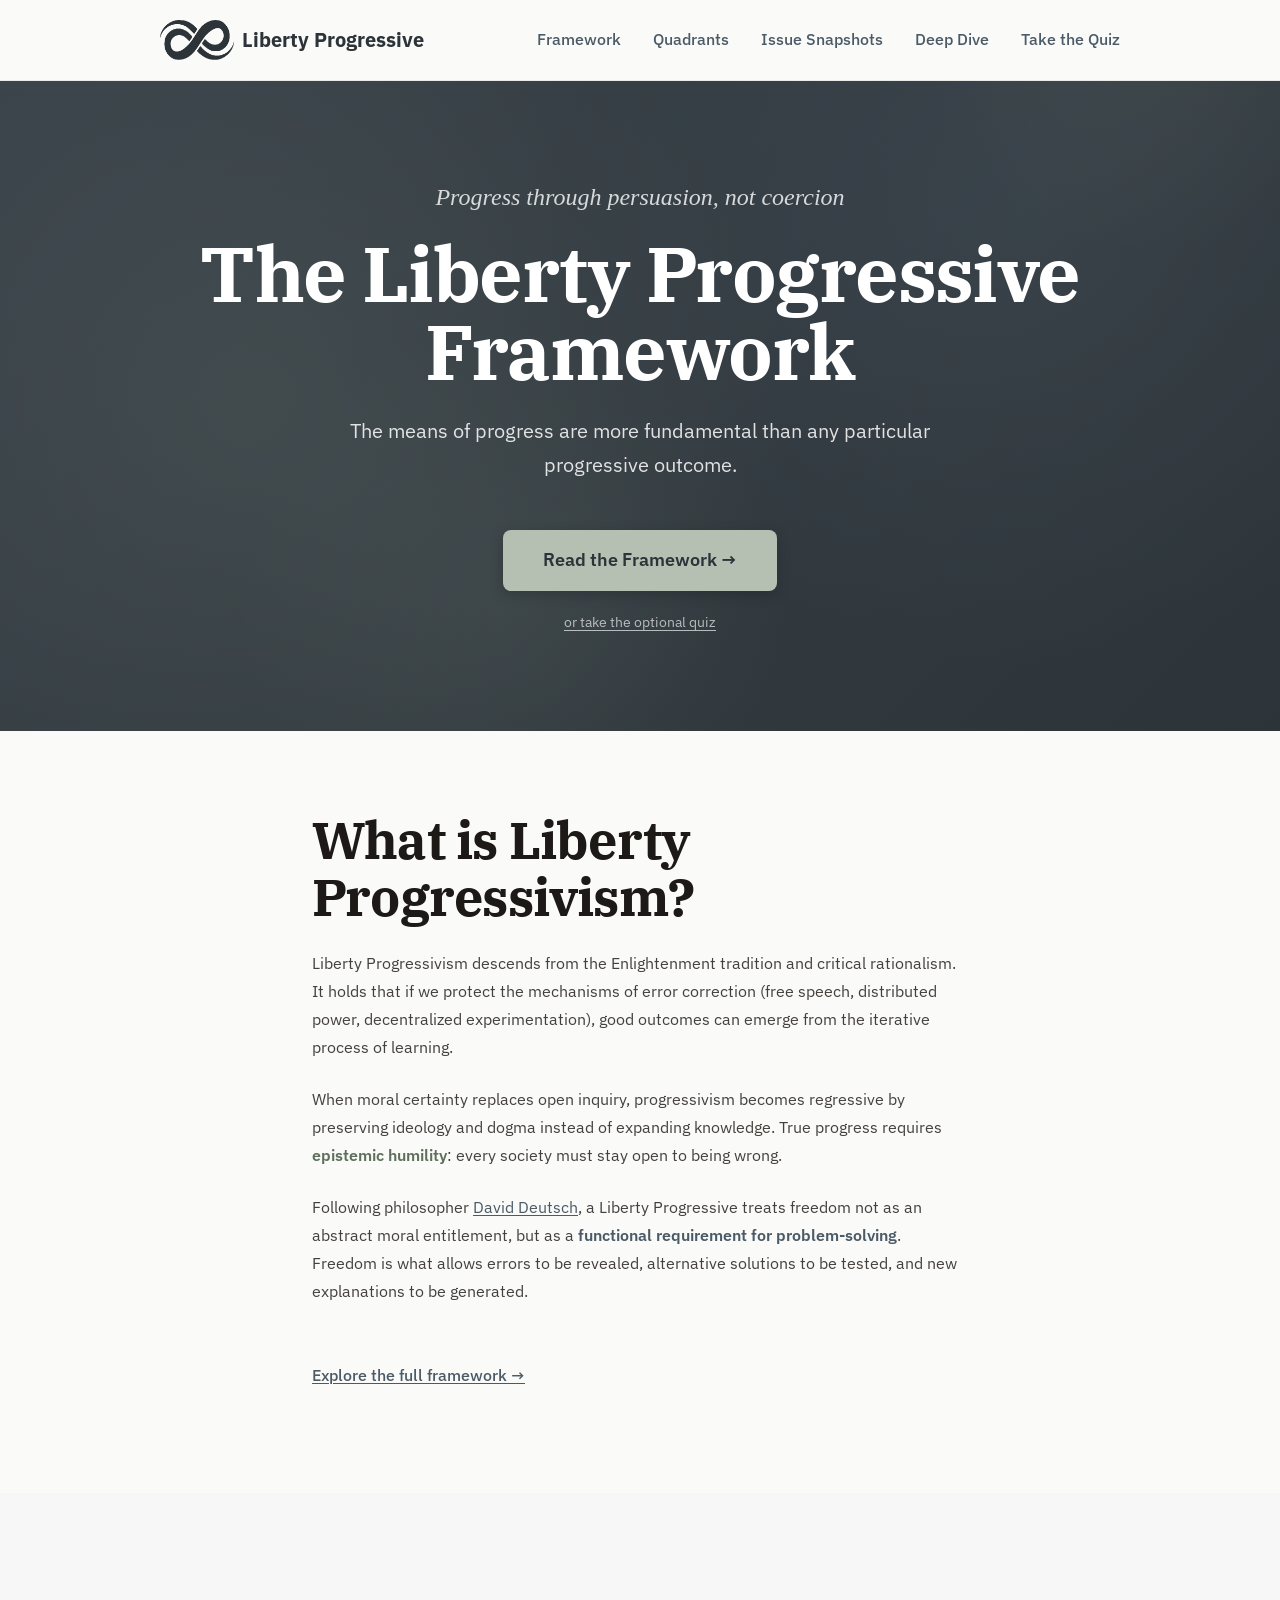
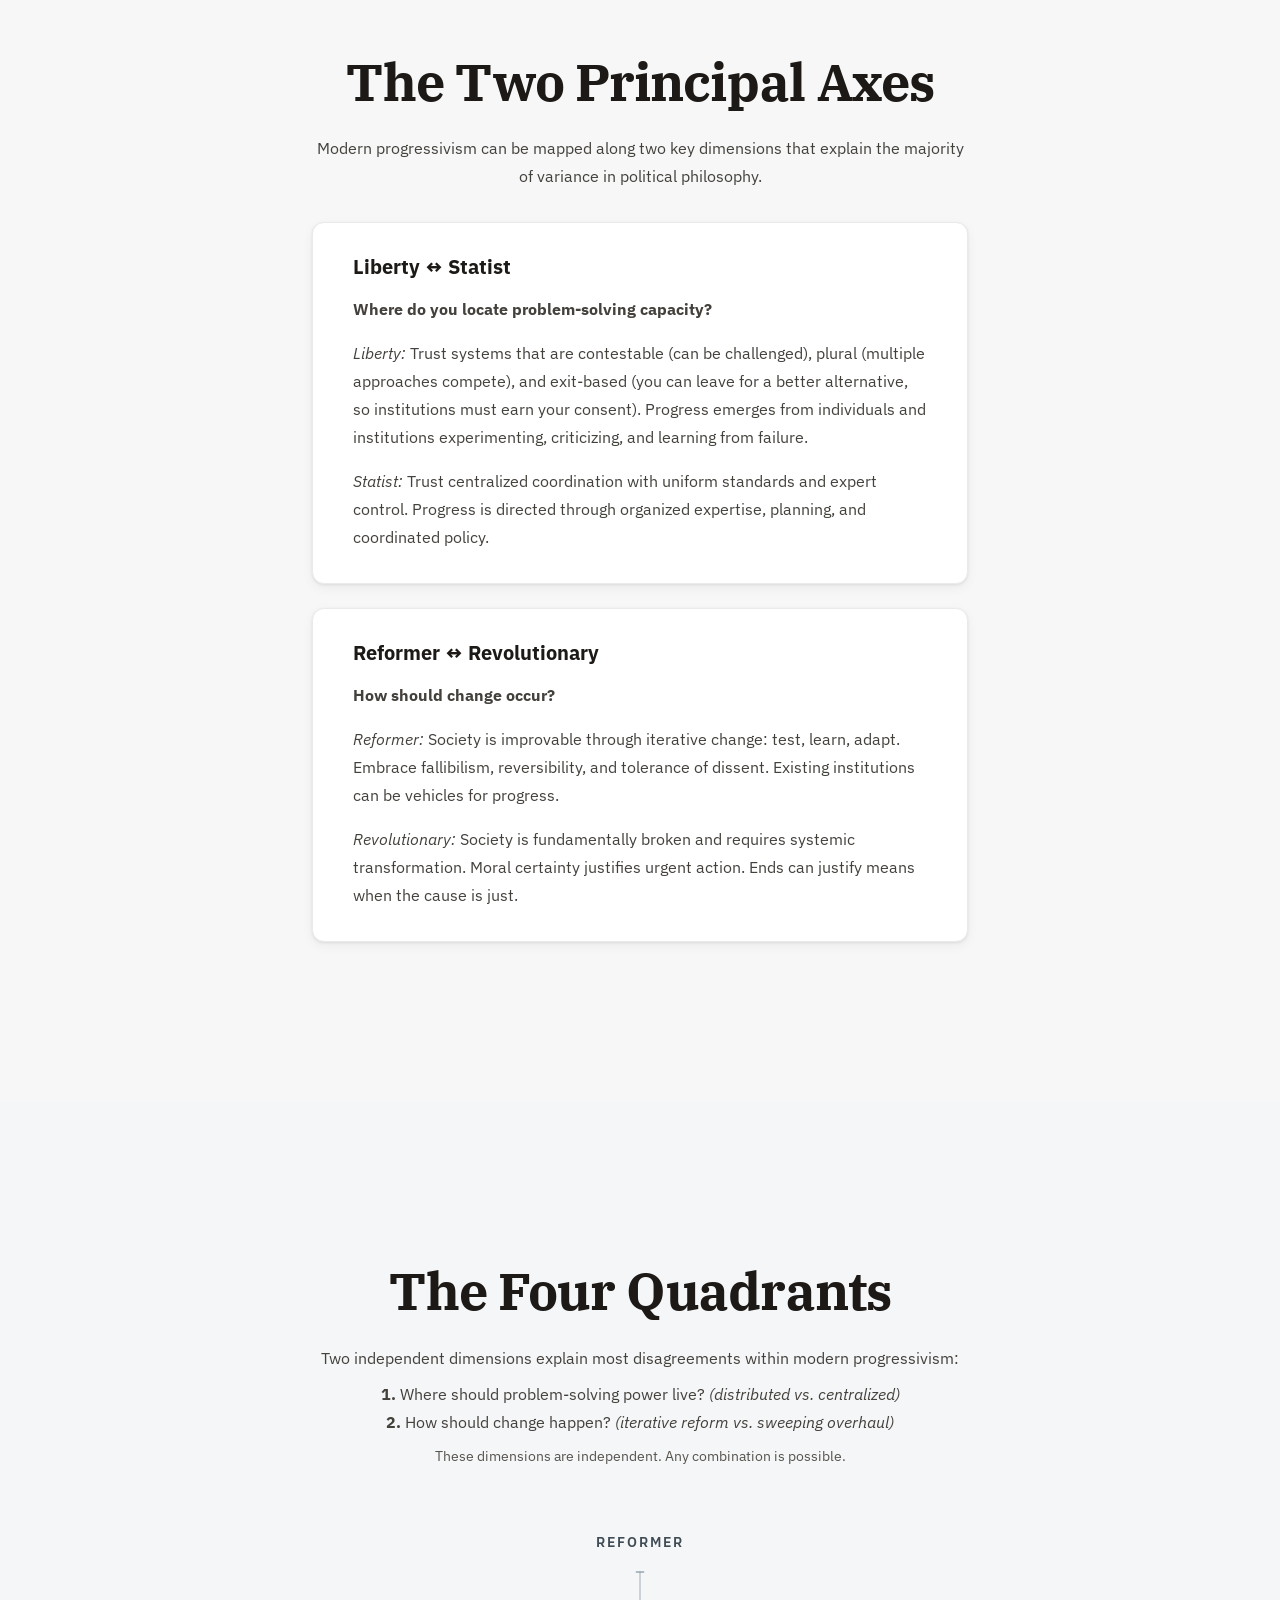
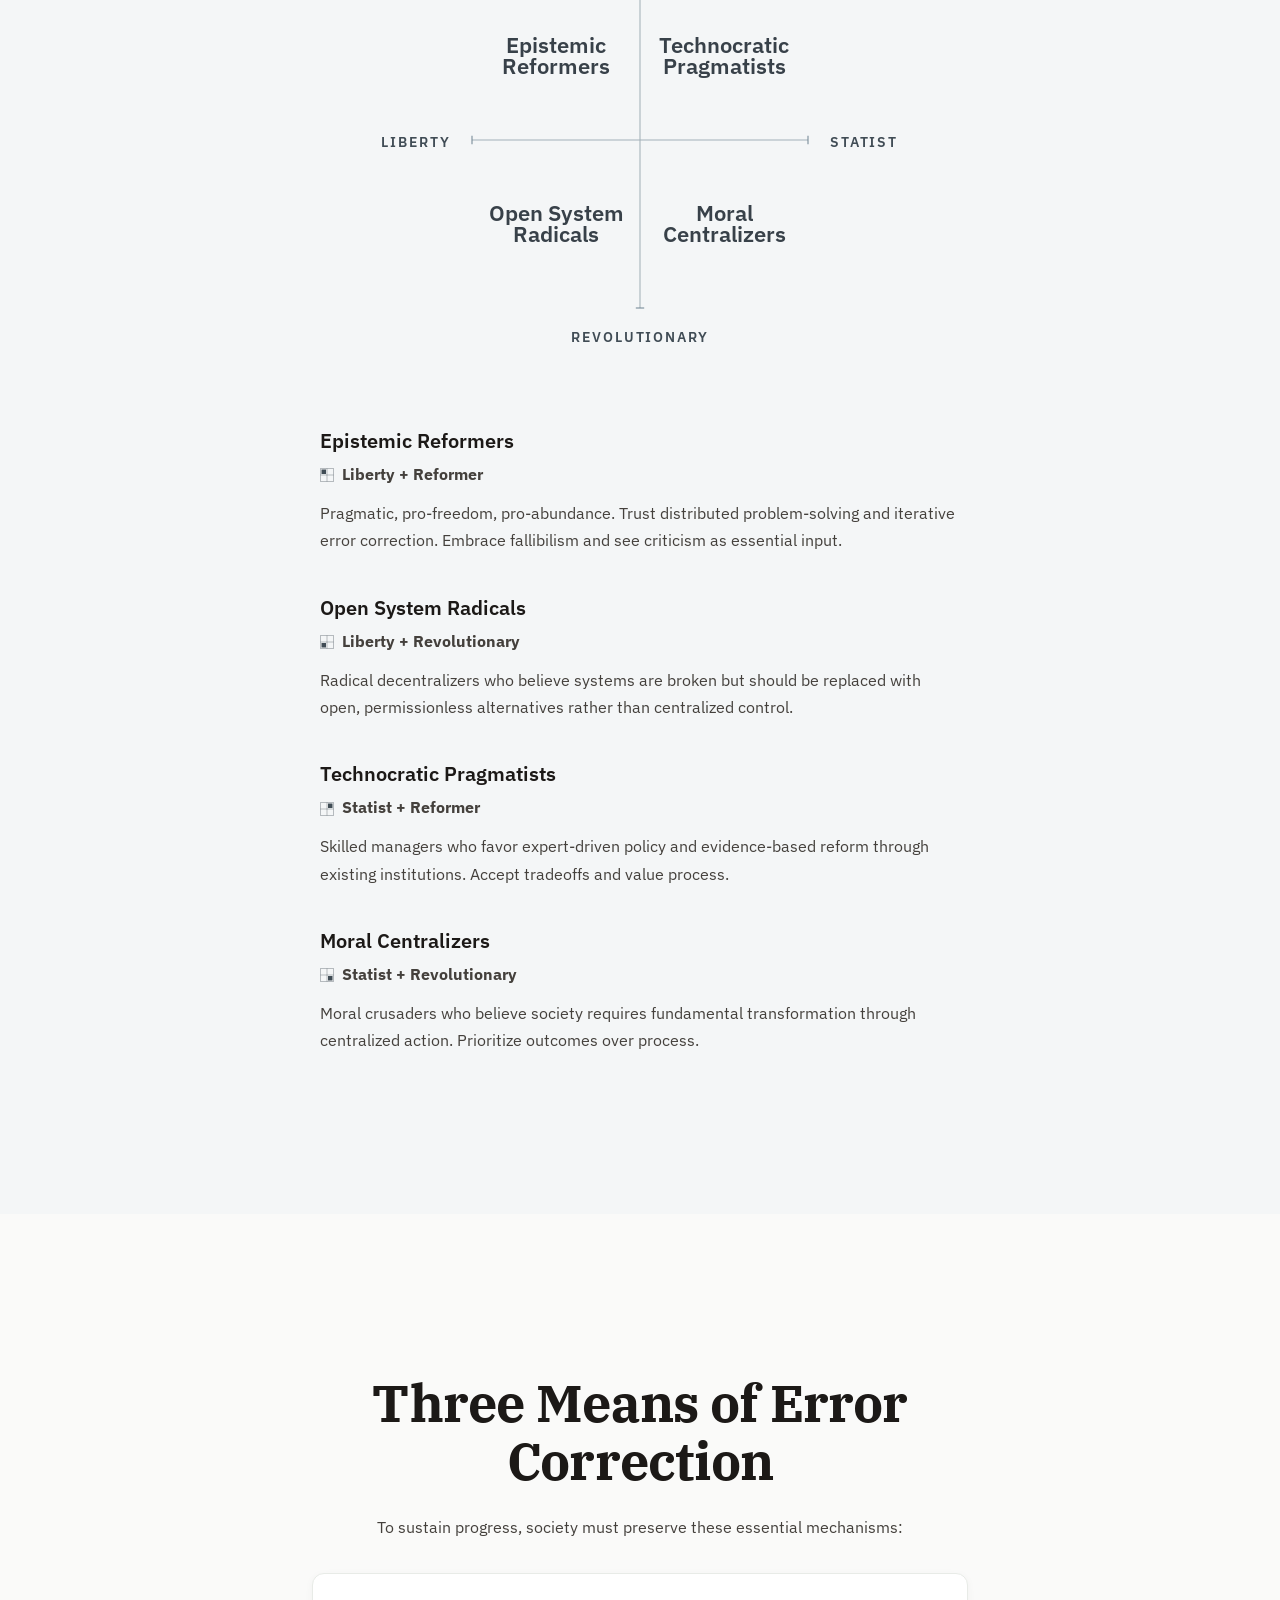
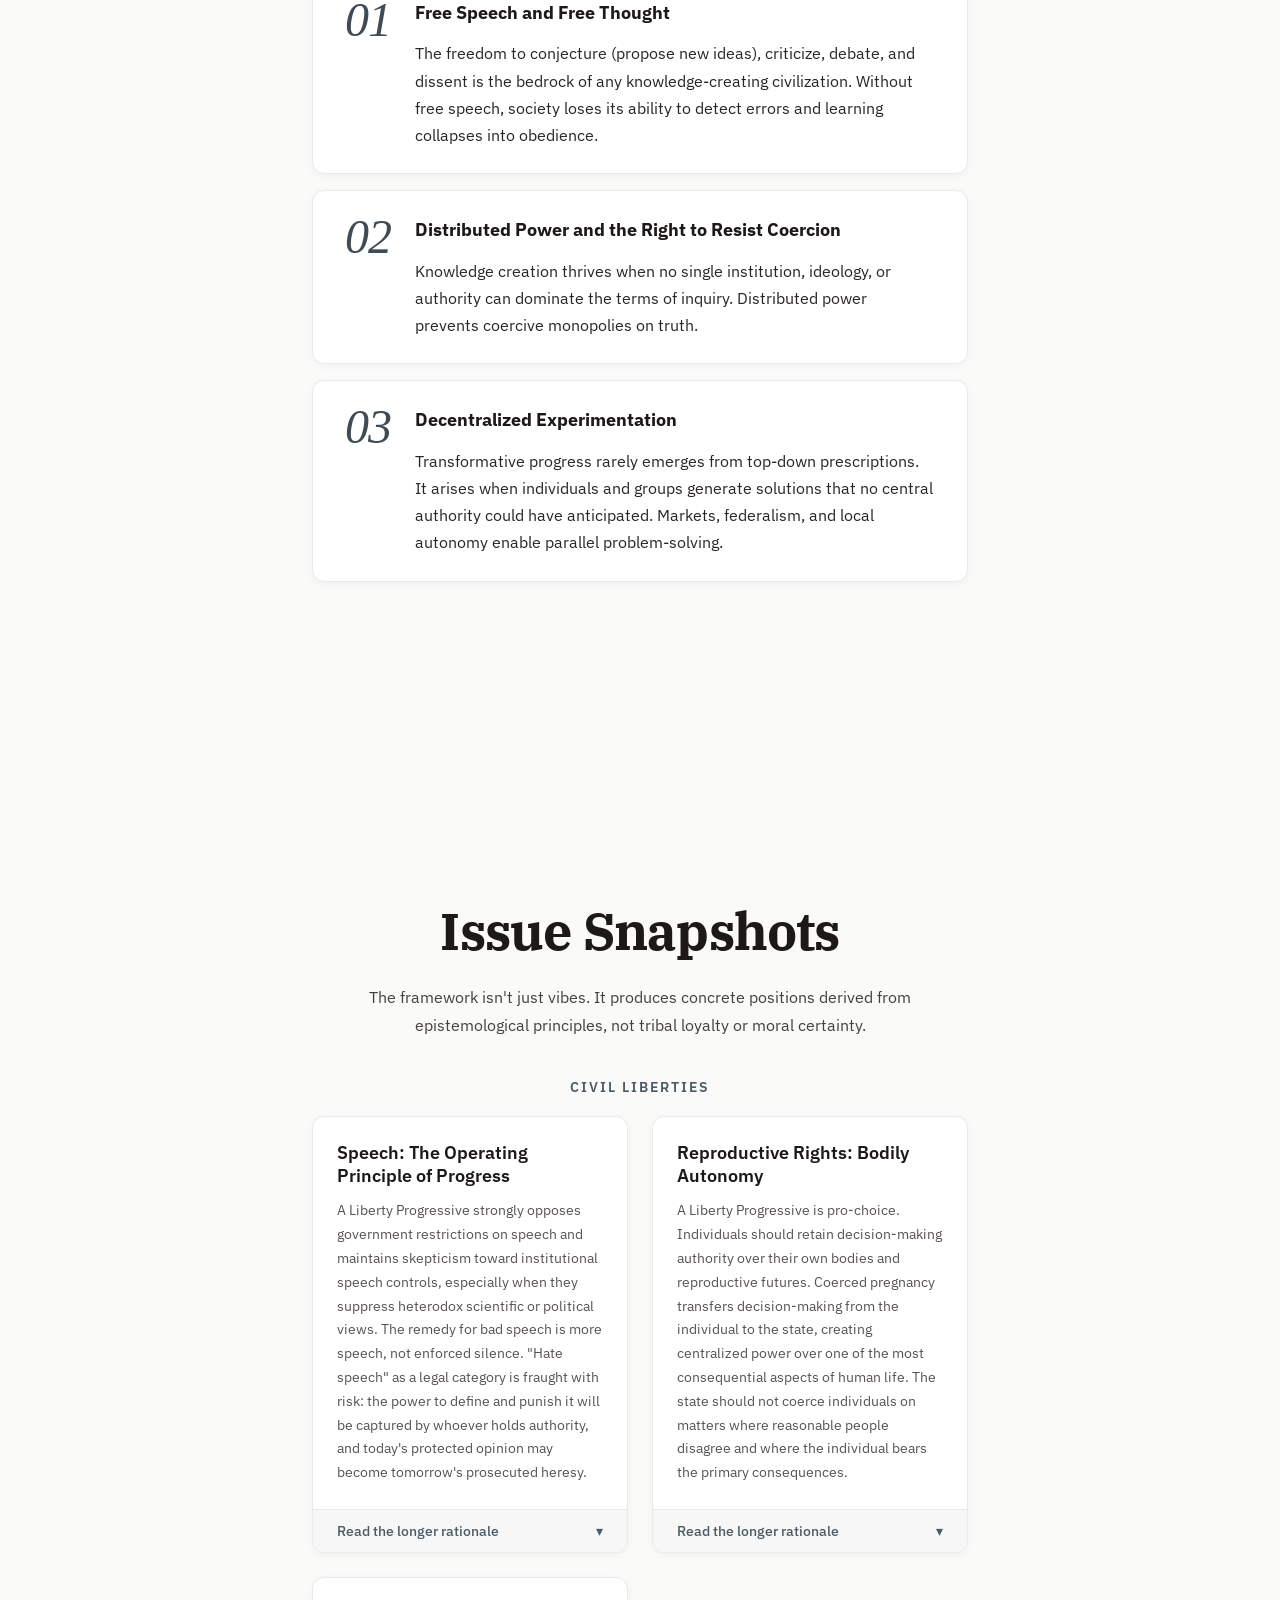
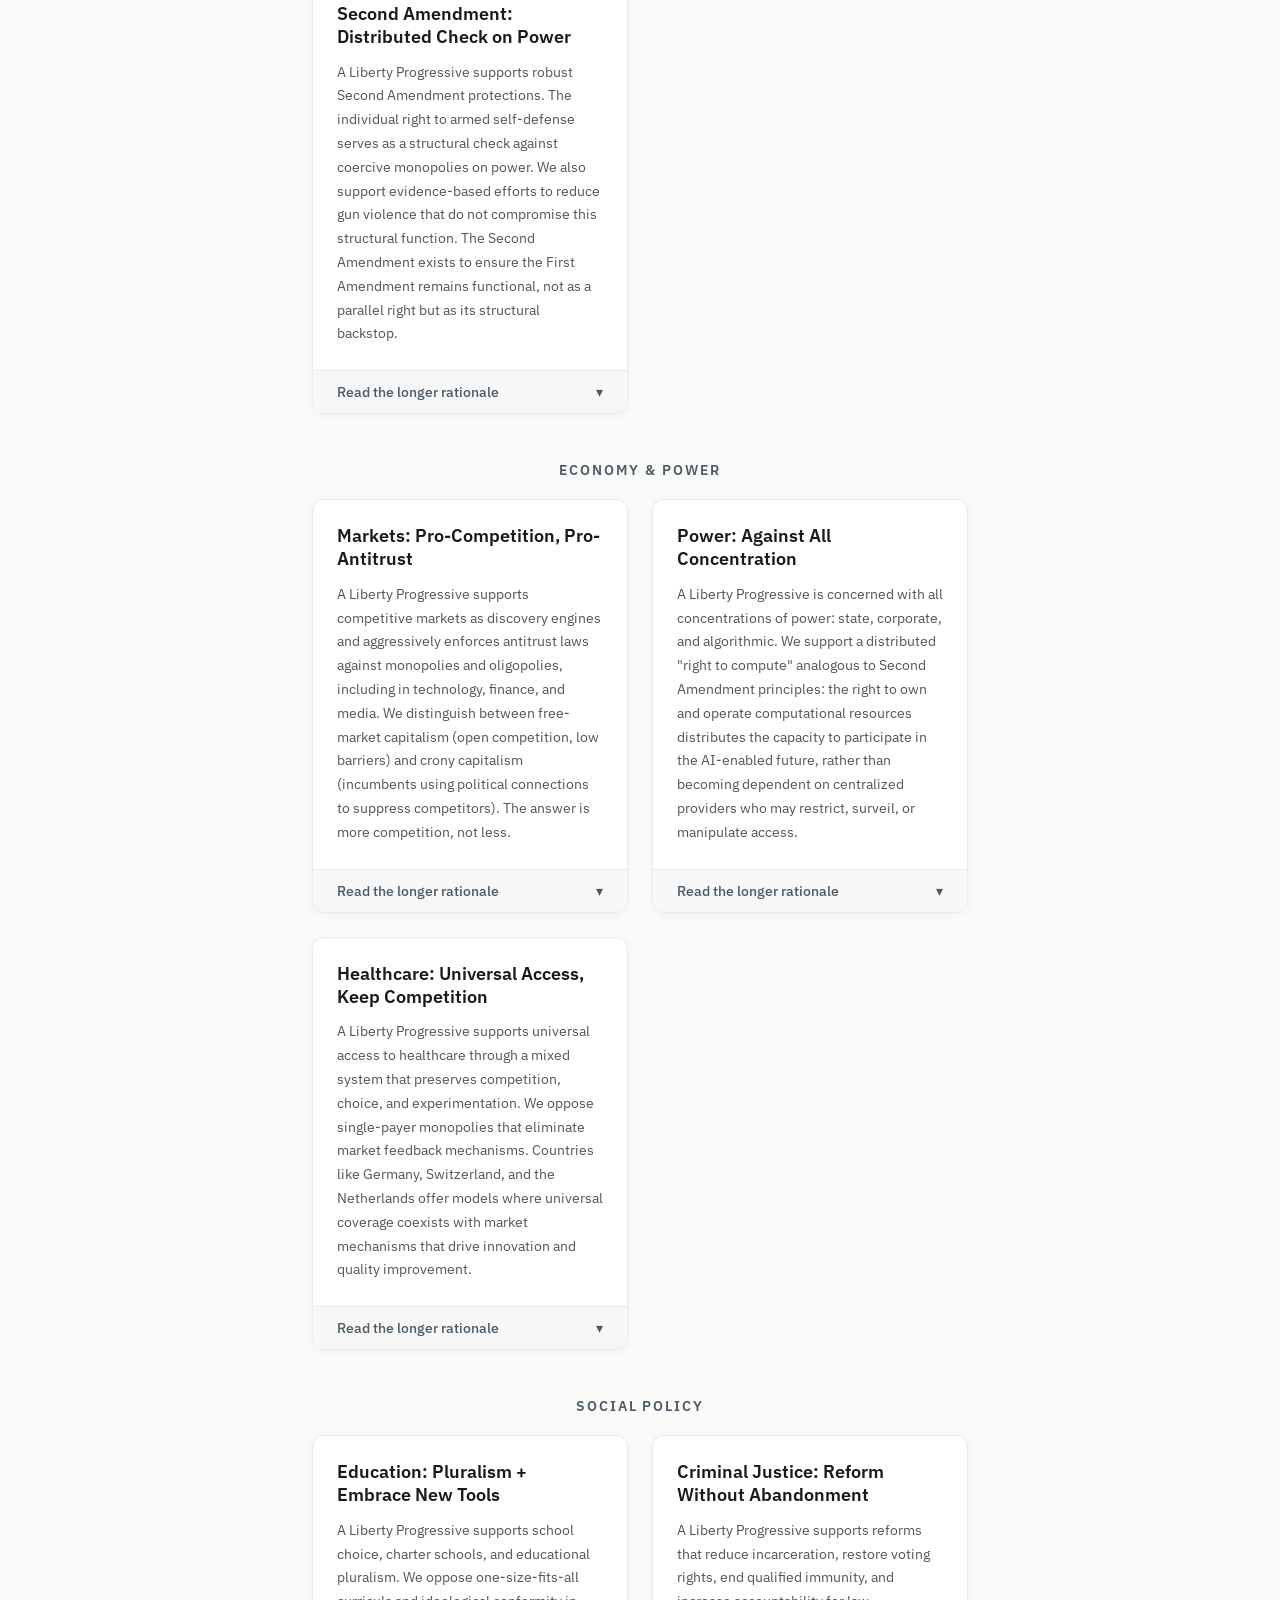
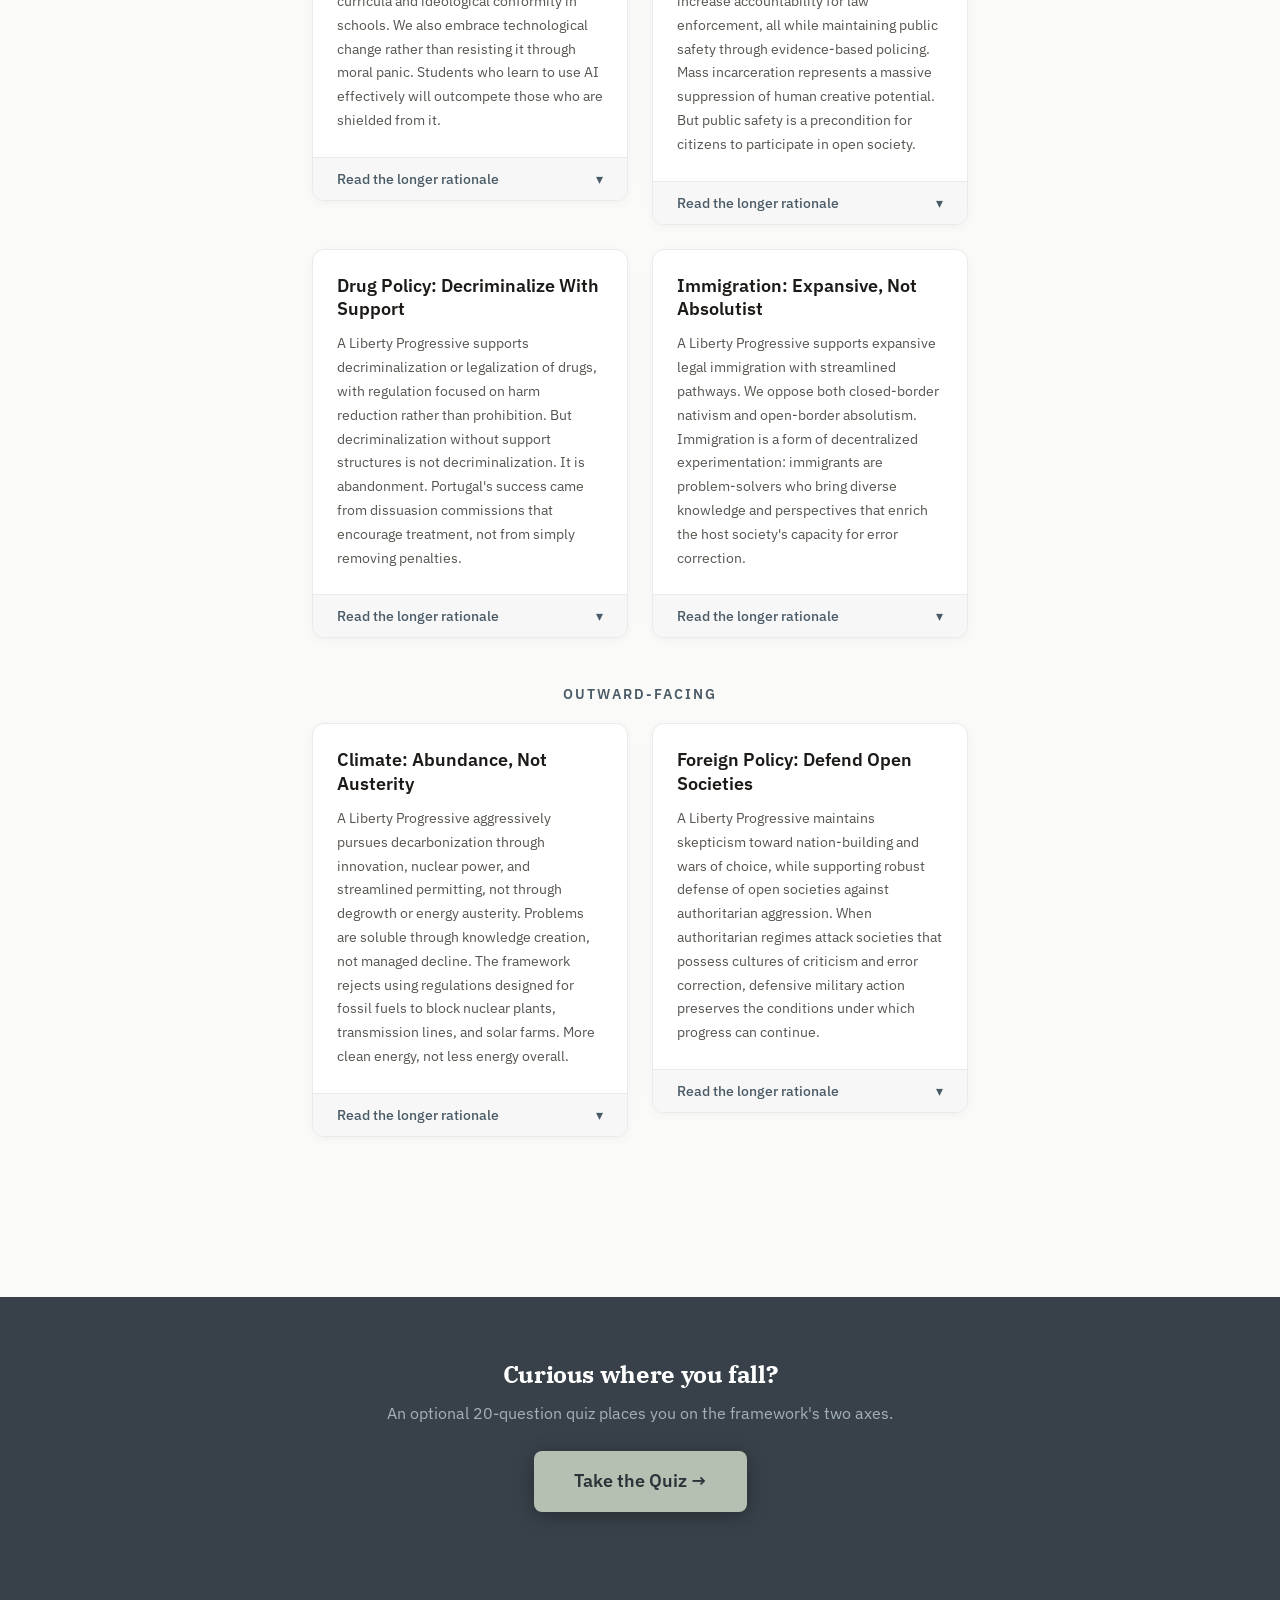
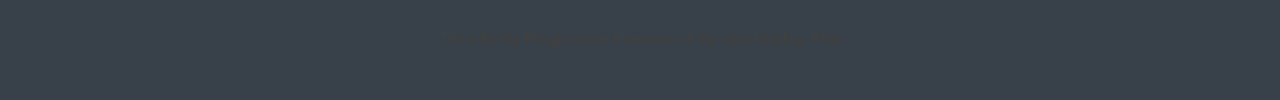
==== commit edbcfd30: "Address remaining architectural findings from critique #3 Five changes that work as one cleanup pass" ====
--- a/index.html
+++ b/index.html
@@ -279,6 +279,22 @@
             box-shadow: 0 10px 30px rgba(0, 0, 0, 0.3);
         }
 
+        /* Secondary CTA — quiet text link beneath the primary button */
+        .hero .cta-secondary {
+            display: inline-block;
+            margin-top: var(--space-5);
+            color: rgba(255, 255, 255, 0.65);
+            font-size: var(--text-sm);
+            text-decoration: underline;
+            text-decoration-thickness: 1px;
+            text-underline-offset: 3px;
+            transition: color 0.15s ease-out;
+        }
+
+        .hero .cta-secondary:hover {
+            color: rgba(255, 255, 255, 0.95);
+        }
+
         /* Main Content */
         .container {
             max-width: 720px;
@@ -405,24 +421,12 @@
             position: relative;
         }
 
-        .quadrants::before {
-            content: '';
-            position: absolute;
-            top: 0;
-            left: 50%;
-            transform: translateX(-50%);
-            width: 80%;
-            max-width: 600px;
-            height: 1px;
-            background: linear-gradient(90deg, transparent, var(--slate-200), transparent);
-        }
-
         .quadrants-grid {
             display: grid;
-            grid-template-columns: repeat(2, 1fr);
-            gap: var(--space-6);
-            max-width: 800px;
-            margin: var(--space-12) auto 0;
+            grid-template-columns: 1fr;
+            gap: var(--space-10);
+            max-width: 640px;
+            margin: var(--space-16) auto 0;
         }
 
         /* Quadrant Diagram (2x2 SVG) */
@@ -496,40 +500,33 @@
             fill: var(--slate-900);
         }
 
+        /* Quadrant detail blocks: typographic prose, not cards. The diagram
+           above carries the structural identity; these blocks expand it. */
         .quadrant-card {
-            padding: var(--space-6) var(--space-8);
-            border-radius: 0.75rem;
-            border: 1px solid var(--sage-100);
-            box-shadow: 0 2px 8px rgba(0, 0, 0, 0.04), 0 1px 2px rgba(0, 0, 0, 0.06);
-            transition: transform 0.2s, box-shadow 0.2s;
+            background: transparent;
+            border: none;
+            box-shadow: none;
+            padding: 0;
             scroll-margin-top: 96px;
         }
 
-        .quadrant-card:hover {
-            transform: translateY(-2px);
-            box-shadow: 0 8px 20px rgba(0, 0, 0, 0.08), 0 2px 4px rgba(0, 0, 0, 0.04);
-        }
-
         .quadrant-card h3 {
-            font-size: var(--text-lg);
+            font-size: var(--text-xl);
             margin: 0 0 var(--space-2);
             font-weight: 600;
-            line-height: 1.3;
+            line-height: 1.25;
+            color: var(--gray-900);
         }
 
         .quadrant-card p {
-            font-size: var(--text-sm);
+            font-size: var(--text-base);
             margin-bottom: var(--space-3);
-            color: var(--gray-600);
-            line-height: 1.6;
+            color: var(--gray-700);
+            line-height: 1.7;
         }
 
         .quadrant-card p:last-child {
             margin-bottom: 0;
-        }
-
-        .quadrant-card {
-            background: white;
         }
 
         /* Sparkline — a 14x14 inline 2x2 with the card's quadrant filled.
@@ -563,22 +560,8 @@
             overflow: hidden;
         }
 
-        .axis-card::before {
-            content: '';
-            position: absolute;
-            top: 0;
-            left: 0;
-            right: 0;
-            height: 3px;
-            background: linear-gradient(90deg, var(--sage-400), var(--slate-400));
-        }
-
         .axis-card:last-child {
             margin-bottom: 0;
-        }
-
-        .axis-card:last-child::before {
-            background: linear-gradient(90deg, var(--slate-400), var(--sage-400));
         }
 
         .axis-card h3 {
@@ -600,18 +583,6 @@
             background: var(--warm-white);
             padding: var(--space-20) var(--space-8);
             position: relative;
-        }
-
-        .principles::before {
-            content: '';
-            position: absolute;
-            top: 0;
-            left: 50%;
-            transform: translateX(-50%);
-            width: 80%;
-            max-width: 600px;
-            height: 1px;
-            background: linear-gradient(90deg, transparent, var(--sage-200), transparent);
         }
 
         .principles-list {
@@ -716,18 +687,6 @@
             position: relative;
         }
 
-        .issue-snapshots::before {
-            content: '';
-            position: absolute;
-            top: 0;
-            left: 50%;
-            transform: translateX(-50%);
-            width: 80%;
-            max-width: 600px;
-            height: 1px;
-            background: linear-gradient(90deg, transparent, var(--sage-200), transparent);
-        }
-
         .snapshots-grid {
             display: grid;
             grid-template-columns: repeat(2, 1fr);
@@ -757,12 +716,37 @@
             flex: 1;
         }
 
-        .snapshot-card h3 {
+        .snapshot-card h4 {
             font-size: var(--text-lg);
             color: var(--gray-900);
             margin: 0 0 var(--space-3);
             font-weight: 600;
             line-height: 1.3;
+        }
+
+        /* Thematic clusters group the 12 snapshots into 4 buckets */
+        .snapshot-cluster {
+            margin-top: var(--space-12);
+        }
+
+        .snapshot-cluster:first-of-type {
+            margin-top: var(--space-10);
+        }
+
+        .cluster-heading {
+            font-family: var(--font-body);
+            font-size: var(--text-sm);
+            font-weight: 600;
+            letter-spacing: 0.14em;
+            text-transform: uppercase;
+            color: var(--slate-600);
+            margin: 0 0 var(--space-5);
+            line-height: 1.2;
+            text-align: center;
+        }
+
+        .snapshot-cluster .snapshots-grid {
+            margin-top: 0;
         }
 
         .snapshot-card .snapshot-summary {
@@ -873,12 +857,8 @@
             }
 
             .quadrants-grid {
-                grid-template-columns: 1fr;
-                gap: var(--space-4);
-            }
-
-            .quadrant-card {
-                padding: var(--space-5) var(--space-6);
+                gap: var(--space-8);
+                margin-top: var(--space-10);
             }
 
             .quadrant-diagram {
@@ -911,6 +891,17 @@
             }
 
             .nav-links {
+                gap: var(--space-4);
+                font-size: var(--text-sm);
+            }
+
+            /* Hide anchor links on mobile (scrolling on phones is the natural nav).
+               Keep page-level links (Deep Dive, Take the Quiz) visible. */
+            .nav-links a[href^="#"] {
+                display: none;
+            }
+
+            .nav-links li:has(a[href^="#"]) {
                 display: none;
             }
 
@@ -929,23 +920,6 @@
         }
 
         @media (max-width: 540px) {
-            .quadrants-grid {
-                display: flex;
-                flex-direction: row;
-                gap: var(--space-4);
-                overflow-x: auto;
-                scroll-snap-type: x mandatory;
-                padding: 0 var(--space-6) var(--space-4);
-                margin: var(--space-8) calc(-1 * var(--space-6)) 0;
-                scrollbar-width: thin;
-                -webkit-overflow-scrolling: touch;
-            }
-
-            .quadrant-card {
-                flex: 0 0 82%;
-                scroll-snap-align: center;
-            }
-
             .quadrant-diagram .quadrant-label { font-size: 36px; }
             .quadrant-diagram .pole-label { font-size: 26px; }
         }
@@ -973,7 +947,9 @@
             <p class="tagline">Progress through persuasion, not coercion</p>
             <h1>The Liberty Progressive Framework</h1>
             <p>The means of progress are more fundamental than any particular progressive outcome.</p>
-            <a href="quiz.html" class="cta-button">Take the Quiz →</a>
+            <a href="framework.html" class="cta-button">Read the Framework →</a>
+            <br>
+            <a href="quiz.html" class="cta-secondary">or take the optional quiz</a>
         </div>
     </section>
     <section id="framework" class="container section-warm">
@@ -1124,254 +1100,260 @@
             <h2 class="section-heading">Issue Snapshots</h2>
             <p class="section-intro">The framework isn't just vibes. It produces concrete positions derived from epistemological principles, not tribal loyalty or moral certainty.</p>
 
-            <div class="snapshots-grid">
-                <!-- Speech -->
-                <div class="snapshot-card">
-                    <div class="snapshot-header">
-                        <h3>Speech: The Operating Principle of Progress</h3>
-                        <p class="snapshot-summary">A Liberty Progressive strongly opposes government restrictions on speech and maintains skepticism toward institutional speech controls, especially when they suppress heterodox scientific or political views. The remedy for bad speech is more speech, not enforced silence. "Hate speech" as a legal category is fraught with risk: the power to define and punish it will be captured by whoever holds authority, and today's protected opinion may become tomorrow's prosecuted heresy.</p>
-                    </div>
-                    <div class="snapshot-accordion">
-                        <button class="snapshot-toggle" aria-expanded="false">
-                            <span>Read the longer rationale</span>
-                            <span class="toggle-icon">&#9662;</span>
-                        </button>
-                        <div class="snapshot-content">
-                            <div class="snapshot-content-inner">
-                                <p><span class="snapshot-position">Framework Rationale:</span> Free speech is the operating principle of progress itself. Without the freedom to conjecture, criticize, debate, and dissent, society loses its capacity for error detection and learning collapses into obedience.</p>
-                                <p>This concern extends beyond government censorship to institutional pressures that produce chilling effects: university bias-response teams, social media suppression of contested scientific claims, and corporate policies that treat ideas as threats rather than hypotheses.</p>
-                                <p>History offers no shortage of examples where speech restrictions enacted with good intentions were later weaponized against the very groups they were meant to protect. Private actors may set their own norms, but even they should be wary of constructing censorship infrastructure that can be turned against open inquiry.</p>
+            <div class="snapshot-cluster">
+                <h3 class="cluster-heading">Civil Liberties</h3>
+                <div class="snapshots-grid">
+                    <div class="snapshot-card">
+                        <div class="snapshot-header">
+                            <h4>Speech: The Operating Principle of Progress</h4>
+                            <p class="snapshot-summary">A Liberty Progressive strongly opposes government restrictions on speech and maintains skepticism toward institutional speech controls, especially when they suppress heterodox scientific or political views. The remedy for bad speech is more speech, not enforced silence. "Hate speech" as a legal category is fraught with risk: the power to define and punish it will be captured by whoever holds authority, and today's protected opinion may become tomorrow's prosecuted heresy.</p>
+                        </div>
+                        <div class="snapshot-accordion">
+                            <button class="snapshot-toggle" aria-expanded="false">
+                                <span>Read the longer rationale</span>
+                                <span class="toggle-icon">&#9662;</span>
+                            </button>
+                            <div class="snapshot-content">
+                                <div class="snapshot-content-inner">
+                                    <p><span class="snapshot-position">Framework Rationale:</span> Free speech is the operating principle of progress itself. Without the freedom to conjecture, criticize, debate, and dissent, society loses its capacity for error detection and learning collapses into obedience.</p>
+                                    <p>This concern extends beyond government censorship to institutional pressures that produce chilling effects: university bias-response teams, social media suppression of contested scientific claims, and corporate policies that treat ideas as threats rather than hypotheses.</p>
+                                    <p>History offers no shortage of examples where speech restrictions enacted with good intentions were later weaponized against the very groups they were meant to protect. Private actors may set their own norms, but even they should be wary of constructing censorship infrastructure that can be turned against open inquiry.</p>
+                                </div>
                             </div>
                         </div>
                     </div>
+
+                    <div class="snapshot-card">
+                        <div class="snapshot-header">
+                            <h4>Reproductive Rights: Bodily Autonomy</h4>
+                            <p class="snapshot-summary">A Liberty Progressive is pro-choice. Individuals should retain decision-making authority over their own bodies and reproductive futures. Coerced pregnancy transfers decision-making from the individual to the state, creating centralized power over one of the most consequential aspects of human life. The state should not coerce individuals on matters where reasonable people disagree and where the individual bears the primary consequences.</p>
+                        </div>
+                        <div class="snapshot-accordion">
+                            <button class="snapshot-toggle" aria-expanded="false">
+                                <span>Read the longer rationale</span>
+                                <span class="toggle-icon">&#9662;</span>
+                            </button>
+                            <div class="snapshot-content">
+                                <div class="snapshot-content-inner">
+                                    <p><span class="snapshot-position">Framework Rationale:</span> Bodily autonomy is foundational to participation in the error-correction process. A person who does not control their own body cannot fully engage in the conjecture-and-criticism that drives progress.</p>
+                                    <p>Beyond resistance to coercion, reproductive choice is essential for preserving individual creative capacity. Unwanted pregnancy can derail education, career development, and the pursuit of problems that matter to the individual, all potential contributions to the broader project of knowledge creation.</p>
+                                    <p>When individuals can plan their reproductive lives, they can invest in developing their capacities, pursuing their curiosities, and solving problems, the very activities that drive progress. The choice itself is what unlocks human flourishing.</p>
+                                </div>
+                            </div>
+                        </div>
+                    </div>
+
+                    <div class="snapshot-card">
+                        <div class="snapshot-header">
+                            <h4>Second Amendment: Distributed Check on Power</h4>
+                            <p class="snapshot-summary">A Liberty Progressive supports robust Second Amendment protections. The individual right to armed self-defense serves as a structural check against coercive monopolies on power. We also support evidence-based efforts to reduce gun violence that do not compromise this structural function. The Second Amendment exists to ensure the First Amendment remains functional, not as a parallel right but as its structural backstop.</p>
+                        </div>
+                        <div class="snapshot-accordion">
+                            <button class="snapshot-toggle" aria-expanded="false">
+                                <span>Read the longer rationale</span>
+                                <span class="toggle-icon">&#9662;</span>
+                            </button>
+                            <div class="snapshot-content">
+                                <div class="snapshot-content-inner">
+                                    <p><span class="snapshot-position">Framework Rationale:</span> The right to armed self-defense functions as the guarantor of the other means of error correction. Free speech protections are contingent on the goodwill of those who hold centralized power unless citizens retain the distributed capacity to resist coercion.</p>
+                                    <p>The Liberty Progressive is not indifferent to gun violence. The framework supports investigating root causes (mental health failures, social isolation, economic desperation) and testing interventions that address them. What it resists is the reflexive move to disarm citizens as the primary solution.</p>
+                                    <p>Society already accepts trade-offs in other domains (speed limits, for example). The distributed capacity to resist coercion is so vital to preserving long-term human flourishing that some trade-offs are worth accepting.</p>
+                                </div>
+                            </div>
+                        </div>
+                    </div>
                 </div>
-
-                <!-- Climate -->
-                <div class="snapshot-card">
-                    <div class="snapshot-header">
-                        <h3>Climate: Abundance, Not Austerity</h3>
-                        <p class="snapshot-summary">A Liberty Progressive aggressively pursues decarbonization through innovation, nuclear power, and streamlined permitting, not through degrowth or energy austerity. Problems are soluble through knowledge creation, not managed decline. The framework rejects using regulations designed for fossil fuels to block nuclear plants, transmission lines, and solar farms. More clean energy, not less energy overall.</p>
-                    </div>
-                    <div class="snapshot-accordion">
-                        <button class="snapshot-toggle" aria-expanded="false">
-                            <span>Read the longer rationale</span>
-                            <span class="toggle-icon">&#9662;</span>
-                        </button>
-                        <div class="snapshot-content">
-                            <div class="snapshot-content-inner">
-                                <p><span class="snapshot-position">Framework Rationale:</span> Climate change is a solvable problem, but only if we protect the means of solving it: technological experimentation, competitive energy markets, and the freedom to deploy new solutions at scale.</p>
-                                <p>Permitting reform, nuclear deployment, and carbon pricing that lets markets discover the cheapest abatement pathways are all consistent with the framework.</p>
-                                <p>Crucially, the Liberty Progressive rejects the false choice between mitigation and adaptation. As David Deutsch has observed, we should pursue both: plan for a world where we solve climate change, and plan for a world where we use technology to adapt if mitigation falls short. Betting everything on a single pathway is the opposite of the distributed experimentation the framework demands.</p>
+            </div>
+
+            <div class="snapshot-cluster">
+                <h3 class="cluster-heading">Economy &amp; Power</h3>
+                <div class="snapshots-grid">
+                    <div class="snapshot-card">
+                        <div class="snapshot-header">
+                            <h4>Markets: Pro-Competition, Pro-Antitrust</h4>
+                            <p class="snapshot-summary">A Liberty Progressive supports competitive markets as discovery engines and aggressively enforces antitrust laws against monopolies and oligopolies, including in technology, finance, and media. We distinguish between free-market capitalism (open competition, low barriers) and crony capitalism (incumbents using political connections to suppress competitors). The answer is more competition, not less.</p>
+                        </div>
+                        <div class="snapshot-accordion">
+                            <button class="snapshot-toggle" aria-expanded="false">
+                                <span>Read the longer rationale</span>
+                                <span class="toggle-icon">&#9662;</span>
+                            </button>
+                            <div class="snapshot-content">
+                                <div class="snapshot-content-inner">
+                                    <p><span class="snapshot-position">Framework Rationale:</span> Markets are mechanisms for decentralized experimentation. When markets function, they allow countless independent problem-solvers to test ideas, with feedback from reality revealing which solutions work.</p>
+                                    <p>But markets fail when monopolies suppress competition, capture regulators, and eliminate feedback loops. The Liberty Progressive is concerned with all concentrations of power: state, corporate, or algorithmic.</p>
+                                    <p>Crony capitalism (where incumbent corporations leverage political connections to secure subsidies and erect regulatory barriers) is not a failure of insufficient regulation. It's a failure of regulatory capture. The problem is not capitalism per se, but the corruption of competitive markets into oligopolistic cartels protected by government favor.</p>
+                                </div>
                             </div>
                         </div>
                     </div>
+
+                    <div class="snapshot-card">
+                        <div class="snapshot-header">
+                            <h4>Power: Against All Concentration</h4>
+                            <p class="snapshot-summary">A Liberty Progressive is concerned with all concentrations of power: state, corporate, and algorithmic. We support a distributed "right to compute" analogous to Second Amendment principles: the right to own and operate computational resources distributes the capacity to participate in the AI-enabled future, rather than becoming dependent on centralized providers who may restrict, surveil, or manipulate access.</p>
+                        </div>
+                        <div class="snapshot-accordion">
+                            <button class="snapshot-toggle" aria-expanded="false">
+                                <span>Read the longer rationale</span>
+                                <span class="toggle-icon">&#9662;</span>
+                            </button>
+                            <div class="snapshot-content">
+                                <div class="snapshot-content-inner">
+                                    <p><span class="snapshot-position">Framework Rationale:</span> AI represents a powerful new tool for knowledge creation, potentially the most significant since the printing press. The Liberty Progressive approach is to maximize benefits while maintaining distributed checks that prevent any single actor from gaining coercive control over information and decision-making.</p>
+                                    <p>Consolidation of AI capability poses greater risk than distributed access. When only a handful of corporations or governments control advanced AI, they gain unprecedented leverage over information, economic activity, and decision-making, precisely the coercive monopoly the framework warns against.</p>
+                                    <p>The safest path is broad distribution of AI capabilities, not concentration in the hands of "trusted" gatekeepers who will inevitably face pressure to restrict access, suppress competitors, or align AI outputs with political preferences.</p>
+                                </div>
+                            </div>
+                        </div>
+                    </div>
+
+                    <div class="snapshot-card">
+                        <div class="snapshot-header">
+                            <h4>Healthcare: Universal Access, Keep Competition</h4>
+                            <p class="snapshot-summary">A Liberty Progressive supports universal access to healthcare through a mixed system that preserves competition, choice, and experimentation. We oppose single-payer monopolies that eliminate market feedback mechanisms. Countries like Germany, Switzerland, and the Netherlands offer models where universal coverage coexists with market mechanisms that drive innovation and quality improvement.</p>
+                        </div>
+                        <div class="snapshot-accordion">
+                            <button class="snapshot-toggle" aria-expanded="false">
+                                <span>Read the longer rationale</span>
+                                <span class="toggle-icon">&#9662;</span>
+                            </button>
+                            <div class="snapshot-content">
+                                <div class="snapshot-content-inner">
+                                    <p><span class="snapshot-position">Framework Rationale:</span> Healthcare is essential for individuals to participate fully in the error-correction process. Liberty Progressives therefore support ensuring universal access.</p>
+                                    <p>However, a single-payer monopoly eliminates the decentralized experimentation that drives medical innovation and quality improvement. When one entity controls all healthcare decisions, errors cannot be easily corrected through competitive pressure, and patients lose the ability to exit bad systems.</p>
+                                    <p>Switzerland achieves universal coverage with better outcomes than single-payer systems, precisely because competition reveals errors and rewards improvement. The goal is universal coverage, not government monopoly. Progressives should recognize that these are distinct objectives requiring different policy architectures.</p>
+                                </div>
+                            </div>
+                        </div>
+                    </div>
                 </div>
-
-                <!-- Healthcare -->
-                <div class="snapshot-card">
-                    <div class="snapshot-header">
-                        <h3>Healthcare: Universal Access, Keep Competition</h3>
-                        <p class="snapshot-summary">A Liberty Progressive supports universal access to healthcare through a mixed system that preserves competition, choice, and experimentation. We oppose single-payer monopolies that eliminate market feedback mechanisms. Countries like Germany, Switzerland, and the Netherlands offer models where universal coverage coexists with market mechanisms that drive innovation and quality improvement.</p>
-                    </div>
-                    <div class="snapshot-accordion">
-                        <button class="snapshot-toggle" aria-expanded="false">
-                            <span>Read the longer rationale</span>
-                            <span class="toggle-icon">&#9662;</span>
-                        </button>
-                        <div class="snapshot-content">
-                            <div class="snapshot-content-inner">
-                                <p><span class="snapshot-position">Framework Rationale:</span> Healthcare is essential for individuals to participate fully in the error-correction process. Liberty Progressives therefore support ensuring universal access.</p>
-                                <p>However, a single-payer monopoly eliminates the decentralized experimentation that drives medical innovation and quality improvement. When one entity controls all healthcare decisions, errors cannot be easily corrected through competitive pressure, and patients lose the ability to exit bad systems.</p>
-                                <p>Switzerland achieves universal coverage with better outcomes than single-payer systems, precisely because competition reveals errors and rewards improvement. The goal is universal coverage, not government monopoly. Progressives should recognize that these are distinct objectives requiring different policy architectures.</p>
+            </div>
+
+            <div class="snapshot-cluster">
+                <h3 class="cluster-heading">Social Policy</h3>
+                <div class="snapshots-grid">
+                    <div class="snapshot-card">
+                        <div class="snapshot-header">
+                            <h4>Education: Pluralism + Embrace New Tools</h4>
+                            <p class="snapshot-summary">A Liberty Progressive supports school choice, charter schools, and educational pluralism. We oppose one-size-fits-all curricula and ideological conformity in schools. We also embrace technological change rather than resisting it through moral panic. Students who learn to use AI effectively will outcompete those who are shielded from it.</p>
+                        </div>
+                        <div class="snapshot-accordion">
+                            <button class="snapshot-toggle" aria-expanded="false">
+                                <span>Read the longer rationale</span>
+                                <span class="toggle-icon">&#9662;</span>
+                            </button>
+                            <div class="snapshot-content">
+                                <div class="snapshot-content-inner">
+                                    <p><span class="snapshot-position">Framework Rationale:</span> Education is where the next generation learns to participate in the error-correction process. A centralized, monopolistic education system risks producing ideological conformity rather than independent thinkers capable of criticism and conjecture.</p>
+                                    <p>School choice introduces decentralized experimentation: different schools try different approaches, parents select based on outcomes, and successful models can be identified and scaled.</p>
+                                    <p>Educational institutions have a persistent tendency to resist technological change through moral panic. This tendency has been wrong virtually every time. Schools once banned calculators, condemned comic books, and feared television. Now they're banning smartphones and AI tools, repeating the same faulty pattern. The purpose of education is to equip the next generation for the world they will actually inhabit.</p>
+                                </div>
                             </div>
                         </div>
                     </div>
+
+                    <div class="snapshot-card">
+                        <div class="snapshot-header">
+                            <h4>Criminal Justice: Reform Without Abandonment</h4>
+                            <p class="snapshot-summary">A Liberty Progressive supports reforms that reduce incarceration, restore voting rights, end qualified immunity, and increase accountability for law enforcement, all while maintaining public safety through evidence-based policing. Mass incarceration represents a massive suppression of human creative potential. But public safety is a precondition for citizens to participate in open society.</p>
+                        </div>
+                        <div class="snapshot-accordion">
+                            <button class="snapshot-toggle" aria-expanded="false">
+                                <span>Read the longer rationale</span>
+                                <span class="toggle-icon">&#9662;</span>
+                            </button>
+                            <div class="snapshot-content">
+                                <div class="snapshot-content-inner">
+                                    <p><span class="snapshot-position">Framework Rationale:</span> Every person imprisoned is removed from the error-correction process, unable to contribute to progress economically, politically, or socially. The current system reflects moral certainty rather than fallibilist experimentation with what actually reduces harm.</p>
+                                    <p>However, the Liberty Progressive applies the same critical scrutiny to progressive criminal justice reforms. Slogans like "Defund the Police" and bail reforms that release repeat violent offenders represent moral certainty overriding empirical feedback. When reforms predictably increase crime, the policy has been falsified.</p>
+                                    <p>A community terrorized by crime is not free, regardless of what reforms have been enacted in its name. The Liberty Progressive seeks a criminal justice system that is less coercive, more accountable, and more effective. Recognizing these goals are complementary.</p>
+                                </div>
+                            </div>
+                        </div>
+                    </div>
+
+                    <div class="snapshot-card">
+                        <div class="snapshot-header">
+                            <h4>Drug Policy: Decriminalize With Support</h4>
+                            <p class="snapshot-summary">A Liberty Progressive supports decriminalization or legalization of drugs, with regulation focused on harm reduction rather than prohibition. But decriminalization without support structures is not decriminalization. It is abandonment. Portugal's success came from dissuasion commissions that encourage treatment, not from simply removing penalties.</p>
+                        </div>
+                        <div class="snapshot-accordion">
+                            <button class="snapshot-toggle" aria-expanded="false">
+                                <span>Read the longer rationale</span>
+                                <span class="toggle-icon">&#9662;</span>
+                            </button>
+                            <div class="snapshot-content">
+                                <div class="snapshot-content-inner">
+                                    <p><span class="snapshot-position">Framework Rationale:</span> Drug prohibition represents coercive state control over individual choices about one's own body. It has produced massive incarceration, empowered criminal organizations, and failed to reduce drug use, a policy empirically falsified yet persisting due to moral certainty.</p>
+                                    <p>Portugal did not simply stop enforcing drug laws. It created a system where drug users are brought before commissions that encourage treatment and maintain consequences for non-compliance. Oregon's experiment attempted to import Portugal's results without Portugal's mechanisms, and failed.</p>
+                                    <p>The Liberty Progressive approach is to study what actually works, including the uncomfortable parts, and implement complete systems rather than cherry-picked elements that conform to ideological preferences.</p>
+                                </div>
+                            </div>
+                        </div>
+                    </div>
+
+                    <div class="snapshot-card">
+                        <div class="snapshot-header">
+                            <h4>Immigration: Expansive, Not Absolutist</h4>
+                            <p class="snapshot-summary">A Liberty Progressive supports expansive legal immigration with streamlined pathways. We oppose both closed-border nativism and open-border absolutism. Immigration is a form of decentralized experimentation: immigrants are problem-solvers who bring diverse knowledge and perspectives that enrich the host society's capacity for error correction.</p>
+                        </div>
+                        <div class="snapshot-accordion">
+                            <button class="snapshot-toggle" aria-expanded="false">
+                                <span>Read the longer rationale</span>
+                                <span class="toggle-icon">&#9662;</span>
+                            </button>
+                            <div class="snapshot-content">
+                                <div class="snapshot-content-inner">
+                                    <p><span class="snapshot-position">Framework Rationale:</span> Restrictive immigration policies assume bureaucrats can predict who will contribute to progress, an assumption inconsistent with fallibilism. However, the Liberty Progressive must grapple honestly with culture.</p>
+                                    <p>The Western liberal Enlightenment tradition (free inquiry, tolerance of dissent, separation of church and state, individual rights) represents the most successful cultural foundation for sustained progress. This is an empirical observation, not Western chauvinism. These norms are memetic, not genetic: anyone can adopt them.</p>
+                                    <p>The Liberty Progressive welcomes immigrants from any background while acknowledging that some cultural practices demonstrably suppress error correction. The criterion is stated ideological commitment, not ethnic or religious identity.</p>
+                                </div>
+                            </div>
+                        </div>
+                    </div>
                 </div>
-
-                <!-- Education -->
-                <div class="snapshot-card">
-                    <div class="snapshot-header">
-                        <h3>Education: Pluralism + Embrace New Tools</h3>
-                        <p class="snapshot-summary">A Liberty Progressive supports school choice, charter schools, and educational pluralism. We oppose one-size-fits-all curricula and ideological conformity in schools. We also embrace technological change rather than resisting it through moral panic. Students who learn to use AI effectively will outcompete those who are shielded from it.</p>
-                    </div>
-                    <div class="snapshot-accordion">
-                        <button class="snapshot-toggle" aria-expanded="false">
-                            <span>Read the longer rationale</span>
-                            <span class="toggle-icon">&#9662;</span>
-                        </button>
-                        <div class="snapshot-content">
-                            <div class="snapshot-content-inner">
-                                <p><span class="snapshot-position">Framework Rationale:</span> Education is where the next generation learns to participate in the error-correction process. A centralized, monopolistic education system risks producing ideological conformity rather than independent thinkers capable of criticism and conjecture.</p>
-                                <p>School choice introduces decentralized experimentation: different schools try different approaches, parents select based on outcomes, and successful models can be identified and scaled.</p>
-                                <p>Educational institutions have a persistent tendency to resist technological change through moral panic. This tendency has been wrong virtually every time. Schools once banned calculators, condemned comic books, and feared television. Now they're banning smartphones and AI tools, repeating the same faulty pattern. The purpose of education is to equip the next generation for the world they will actually inhabit.</p>
+            </div>
+
+            <div class="snapshot-cluster">
+                <h3 class="cluster-heading">Outward-Facing</h3>
+                <div class="snapshots-grid">
+                    <div class="snapshot-card">
+                        <div class="snapshot-header">
+                            <h4>Climate: Abundance, Not Austerity</h4>
+                            <p class="snapshot-summary">A Liberty Progressive aggressively pursues decarbonization through innovation, nuclear power, and streamlined permitting, not through degrowth or energy austerity. Problems are soluble through knowledge creation, not managed decline. The framework rejects using regulations designed for fossil fuels to block nuclear plants, transmission lines, and solar farms. More clean energy, not less energy overall.</p>
+                        </div>
+                        <div class="snapshot-accordion">
+                            <button class="snapshot-toggle" aria-expanded="false">
+                                <span>Read the longer rationale</span>
+                                <span class="toggle-icon">&#9662;</span>
+                            </button>
+                            <div class="snapshot-content">
+                                <div class="snapshot-content-inner">
+                                    <p><span class="snapshot-position">Framework Rationale:</span> Climate change is a solvable problem, but only if we protect the means of solving it: technological experimentation, competitive energy markets, and the freedom to deploy new solutions at scale.</p>
+                                    <p>Permitting reform, nuclear deployment, and carbon pricing that lets markets discover the cheapest abatement pathways are all consistent with the framework.</p>
+                                    <p>Crucially, the Liberty Progressive rejects the false choice between mitigation and adaptation. As David Deutsch has observed, we should pursue both: plan for a world where we solve climate change, and plan for a world where we use technology to adapt if mitigation falls short. Betting everything on a single pathway is the opposite of the distributed experimentation the framework demands.</p>
+                                </div>
                             </div>
                         </div>
                     </div>
-                </div>
-
-                <!-- Markets -->
-                <div class="snapshot-card">
-                    <div class="snapshot-header">
-                        <h3>Markets: Pro-Competition, Pro-Antitrust</h3>
-                        <p class="snapshot-summary">A Liberty Progressive supports competitive markets as discovery engines and aggressively enforces antitrust laws against monopolies and oligopolies, including in technology, finance, and media. We distinguish between free-market capitalism (open competition, low barriers) and crony capitalism (incumbents using political connections to suppress competitors). The answer is more competition, not less.</p>
-                    </div>
-                    <div class="snapshot-accordion">
-                        <button class="snapshot-toggle" aria-expanded="false">
-                            <span>Read the longer rationale</span>
-                            <span class="toggle-icon">&#9662;</span>
-                        </button>
-                        <div class="snapshot-content">
-                            <div class="snapshot-content-inner">
-                                <p><span class="snapshot-position">Framework Rationale:</span> Markets are mechanisms for decentralized experimentation. When markets function, they allow countless independent problem-solvers to test ideas, with feedback from reality revealing which solutions work.</p>
-                                <p>But markets fail when monopolies suppress competition, capture regulators, and eliminate feedback loops. The Liberty Progressive is concerned with all concentrations of power: state, corporate, or algorithmic.</p>
-                                <p>Crony capitalism (where incumbent corporations leverage political connections to secure subsidies and erect regulatory barriers) is not a failure of insufficient regulation. It's a failure of regulatory capture. The problem is not capitalism per se, but the corruption of competitive markets into oligopolistic cartels protected by government favor.</p>
-                            </div>
-                        </div>
-                    </div>
-                </div>
-
-                <!-- Power -->
-                <div class="snapshot-card">
-                    <div class="snapshot-header">
-                        <h3>Power: Against All Concentration</h3>
-                        <p class="snapshot-summary">A Liberty Progressive is concerned with all concentrations of power: state, corporate, and algorithmic. We support a distributed "right to compute" analogous to Second Amendment principles: the right to own and operate computational resources distributes the capacity to participate in the AI-enabled future, rather than becoming dependent on centralized providers who may restrict, surveil, or manipulate access.</p>
-                    </div>
-                    <div class="snapshot-accordion">
-                        <button class="snapshot-toggle" aria-expanded="false">
-                            <span>Read the longer rationale</span>
-                            <span class="toggle-icon">&#9662;</span>
-                        </button>
-                        <div class="snapshot-content">
-                            <div class="snapshot-content-inner">
-                                <p><span class="snapshot-position">Framework Rationale:</span> AI represents a powerful new tool for knowledge creation, potentially the most significant since the printing press. The Liberty Progressive approach is to maximize benefits while maintaining distributed checks that prevent any single actor from gaining coercive control over information and decision-making.</p>
-                                <p>Consolidation of AI capability poses greater risk than distributed access. When only a handful of corporations or governments control advanced AI, they gain unprecedented leverage over information, economic activity, and decision-making, precisely the coercive monopoly the framework warns against.</p>
-                                <p>The safest path is broad distribution of AI capabilities, not concentration in the hands of "trusted" gatekeepers who will inevitably face pressure to restrict access, suppress competitors, or align AI outputs with political preferences.</p>
-                            </div>
-                        </div>
-                    </div>
-                </div>
-
-                <!-- Reproductive Rights -->
-                <div class="snapshot-card">
-                    <div class="snapshot-header">
-                        <h3>Reproductive Rights: Bodily Autonomy</h3>
-                        <p class="snapshot-summary">A Liberty Progressive is pro-choice. Individuals should retain decision-making authority over their own bodies and reproductive futures. Coerced pregnancy transfers decision-making from the individual to the state, creating centralized power over one of the most consequential aspects of human life. The state should not coerce individuals on matters where reasonable people disagree and where the individual bears the primary consequences.</p>
-                    </div>
-                    <div class="snapshot-accordion">
-                        <button class="snapshot-toggle" aria-expanded="false">
-                            <span>Read the longer rationale</span>
-                            <span class="toggle-icon">&#9662;</span>
-                        </button>
-                        <div class="snapshot-content">
-                            <div class="snapshot-content-inner">
-                                <p><span class="snapshot-position">Framework Rationale:</span> Bodily autonomy is foundational to participation in the error-correction process. A person who does not control their own body cannot fully engage in the conjecture-and-criticism that drives progress.</p>
-                                <p>Beyond resistance to coercion, reproductive choice is essential for preserving individual creative capacity. Unwanted pregnancy can derail education, career development, and the pursuit of problems that matter to the individual, all potential contributions to the broader project of knowledge creation.</p>
-                                <p>When individuals can plan their reproductive lives, they can invest in developing their capacities, pursuing their curiosities, and solving problems, the very activities that drive progress. The choice itself is what unlocks human flourishing.</p>
-                            </div>
-                        </div>
-                    </div>
-                </div>
-
-                <!-- Second Amendment -->
-                <div class="snapshot-card">
-                    <div class="snapshot-header">
-                        <h3>Second Amendment: Distributed Check on Power</h3>
-                        <p class="snapshot-summary">A Liberty Progressive supports robust Second Amendment protections. The individual right to armed self-defense serves as a structural check against coercive monopolies on power. We also support evidence-based efforts to reduce gun violence that do not compromise this structural function. The Second Amendment exists to ensure the First Amendment remains functional, not as a parallel right but as its structural backstop.</p>
-                    </div>
-                    <div class="snapshot-accordion">
-                        <button class="snapshot-toggle" aria-expanded="false">
-                            <span>Read the longer rationale</span>
-                            <span class="toggle-icon">&#9662;</span>
-                        </button>
-                        <div class="snapshot-content">
-                            <div class="snapshot-content-inner">
-                                <p><span class="snapshot-position">Framework Rationale:</span> The right to armed self-defense functions as the guarantor of the other means of error correction. Free speech protections are contingent on the goodwill of those who hold centralized power unless citizens retain the distributed capacity to resist coercion.</p>
-                                <p>The Liberty Progressive is not indifferent to gun violence. The framework supports investigating root causes (mental health failures, social isolation, economic desperation) and testing interventions that address them. What it resists is the reflexive move to disarm citizens as the primary solution.</p>
-                                <p>Society already accepts trade-offs in other domains (speed limits, for example). The distributed capacity to resist coercion is so vital to preserving long-term human flourishing that some trade-offs are worth accepting.</p>
-                            </div>
-                        </div>
-                    </div>
-                </div>
-
-                <!-- Immigration -->
-                <div class="snapshot-card">
-                    <div class="snapshot-header">
-                        <h3>Immigration: Expansive, Not Absolutist</h3>
-                        <p class="snapshot-summary">A Liberty Progressive supports expansive legal immigration with streamlined pathways. We oppose both closed-border nativism and open-border absolutism. Immigration is a form of decentralized experimentation: immigrants are problem-solvers who bring diverse knowledge and perspectives that enrich the host society's capacity for error correction.</p>
-                    </div>
-                    <div class="snapshot-accordion">
-                        <button class="snapshot-toggle" aria-expanded="false">
-                            <span>Read the longer rationale</span>
-                            <span class="toggle-icon">&#9662;</span>
-                        </button>
-                        <div class="snapshot-content">
-                            <div class="snapshot-content-inner">
-                                <p><span class="snapshot-position">Framework Rationale:</span> Restrictive immigration policies assume bureaucrats can predict who will contribute to progress, an assumption inconsistent with fallibilism. However, the Liberty Progressive must grapple honestly with culture.</p>
-                                <p>The Western liberal Enlightenment tradition (free inquiry, tolerance of dissent, separation of church and state, individual rights) represents the most successful cultural foundation for sustained progress. This is an empirical observation, not Western chauvinism. These norms are memetic, not genetic: anyone can adopt them.</p>
-                                <p>The Liberty Progressive welcomes immigrants from any background while acknowledging that some cultural practices demonstrably suppress error correction. The criterion is stated ideological commitment, not ethnic or religious identity.</p>
-                            </div>
-                        </div>
-                    </div>
-                </div>
-
-                <!-- Criminal Justice -->
-                <div class="snapshot-card">
-                    <div class="snapshot-header">
-                        <h3>Criminal Justice: Reform Without Abandonment</h3>
-                        <p class="snapshot-summary">A Liberty Progressive supports reforms that reduce incarceration, restore voting rights, end qualified immunity, and increase accountability for law enforcement, all while maintaining public safety through evidence-based policing. Mass incarceration represents a massive suppression of human creative potential. But public safety is a precondition for citizens to participate in open society.</p>
-                    </div>
-                    <div class="snapshot-accordion">
-                        <button class="snapshot-toggle" aria-expanded="false">
-                            <span>Read the longer rationale</span>
-                            <span class="toggle-icon">&#9662;</span>
-                        </button>
-                        <div class="snapshot-content">
-                            <div class="snapshot-content-inner">
-                                <p><span class="snapshot-position">Framework Rationale:</span> Every person imprisoned is removed from the error-correction process, unable to contribute to progress economically, politically, or socially. The current system reflects moral certainty rather than fallibilist experimentation with what actually reduces harm.</p>
-                                <p>However, the Liberty Progressive applies the same critical scrutiny to progressive criminal justice reforms. Slogans like "Defund the Police" and bail reforms that release repeat violent offenders represent moral certainty overriding empirical feedback. When reforms predictably increase crime, the policy has been falsified.</p>
-                                <p>A community terrorized by crime is not free, regardless of what reforms have been enacted in its name. The Liberty Progressive seeks a criminal justice system that is less coercive, more accountable, and more effective. Recognizing these goals are complementary.</p>
-                            </div>
-                        </div>
-                    </div>
-                </div>
-
-                <!-- Drug Policy -->
-                <div class="snapshot-card">
-                    <div class="snapshot-header">
-                        <h3>Drug Policy: Decriminalize With Support</h3>
-                        <p class="snapshot-summary">A Liberty Progressive supports decriminalization or legalization of drugs, with regulation focused on harm reduction rather than prohibition. But decriminalization without support structures is not decriminalization. It is abandonment. Portugal's success came from dissuasion commissions that encourage treatment, not from simply removing penalties.</p>
-                    </div>
-                    <div class="snapshot-accordion">
-                        <button class="snapshot-toggle" aria-expanded="false">
-                            <span>Read the longer rationale</span>
-                            <span class="toggle-icon">&#9662;</span>
-                        </button>
-                        <div class="snapshot-content">
-                            <div class="snapshot-content-inner">
-                                <p><span class="snapshot-position">Framework Rationale:</span> Drug prohibition represents coercive state control over individual choices about one's own body. It has produced massive incarceration, empowered criminal organizations, and failed to reduce drug use, a policy empirically falsified yet persisting due to moral certainty.</p>
-                                <p>Portugal did not simply stop enforcing drug laws. It created a system where drug users are brought before commissions that encourage treatment and maintain consequences for non-compliance. Oregon's experiment attempted to import Portugal's results without Portugal's mechanisms, and failed.</p>
-                                <p>The Liberty Progressive approach is to study what actually works, including the uncomfortable parts, and implement complete systems rather than cherry-picked elements that conform to ideological preferences.</p>
-                            </div>
-                        </div>
-                    </div>
-                </div>
-
-                <!-- Foreign Policy -->
-                <div class="snapshot-card">
-                    <div class="snapshot-header">
-                        <h3>Foreign Policy: Defend Open Societies</h3>
-                        <p class="snapshot-summary">A Liberty Progressive maintains skepticism toward nation-building and wars of choice, while supporting robust defense of open societies against authoritarian aggression. When authoritarian regimes attack societies that possess cultures of criticism and error correction, defensive military action preserves the conditions under which progress can continue.</p>
-                    </div>
-                    <div class="snapshot-accordion">
-                        <button class="snapshot-toggle" aria-expanded="false">
-                            <span>Read the longer rationale</span>
-                            <span class="toggle-icon">&#9662;</span>
-                        </button>
-                        <div class="snapshot-content">
-                            <div class="snapshot-content-inner">
-                                <p><span class="snapshot-position">Framework Rationale:</span> The relevant question is epistemological: does the society being defended possess a culture of truth-seeking and self-criticism? Societies with vigorous internal debate, free press, and accountability merit defense; regimes that suppress dissent do not.</p>
-                                <p>The framework remains skeptical of nation-building and wars of choice. The track record (Iraq, Afghanistan, Libya) demonstrates the limits of centralized planning applied to complex social systems. Open societies develop through internal processes; they cannot be installed by foreign militaries.</p>
-                                <p>Principled pacifism (rejecting all force regardless of context) is not a moral stance but often an effective alliance with aggressors. The Liberty Progressive distinguishes between defensive wars that preserve existing open societies and offensive wars that attempt to create them.</p>
+
+                    <div class="snapshot-card">
+                        <div class="snapshot-header">
+                            <h4>Foreign Policy: Defend Open Societies</h4>
+                            <p class="snapshot-summary">A Liberty Progressive maintains skepticism toward nation-building and wars of choice, while supporting robust defense of open societies against authoritarian aggression. When authoritarian regimes attack societies that possess cultures of criticism and error correction, defensive military action preserves the conditions under which progress can continue.</p>
+                        </div>
+                        <div class="snapshot-accordion">
+                            <button class="snapshot-toggle" aria-expanded="false">
+                                <span>Read the longer rationale</span>
+                                <span class="toggle-icon">&#9662;</span>
+                            </button>
+                            <div class="snapshot-content">
+                                <div class="snapshot-content-inner">
+                                    <p><span class="snapshot-position">Framework Rationale:</span> The relevant question is epistemological: does the society being defended possess a culture of truth-seeking and self-criticism? Societies with vigorous internal debate, free press, and accountability merit defense; regimes that suppress dissent do not.</p>
+                                    <p>The framework remains skeptical of nation-building and wars of choice. The track record (Iraq, Afghanistan, Libya) demonstrates the limits of centralized planning applied to complex social systems. Open societies develop through internal processes; they cannot be installed by foreign militaries.</p>
+                                    <p>Principled pacifism (rejecting all force regardless of context) is not a moral stance but often an effective alliance with aggressors. The Liberty Progressive distinguishes between defensive wars that preserve existing open societies and offensive wars that attempt to create them.</p>
+                                </div>
                             </div>
                         </div>
                     </div>
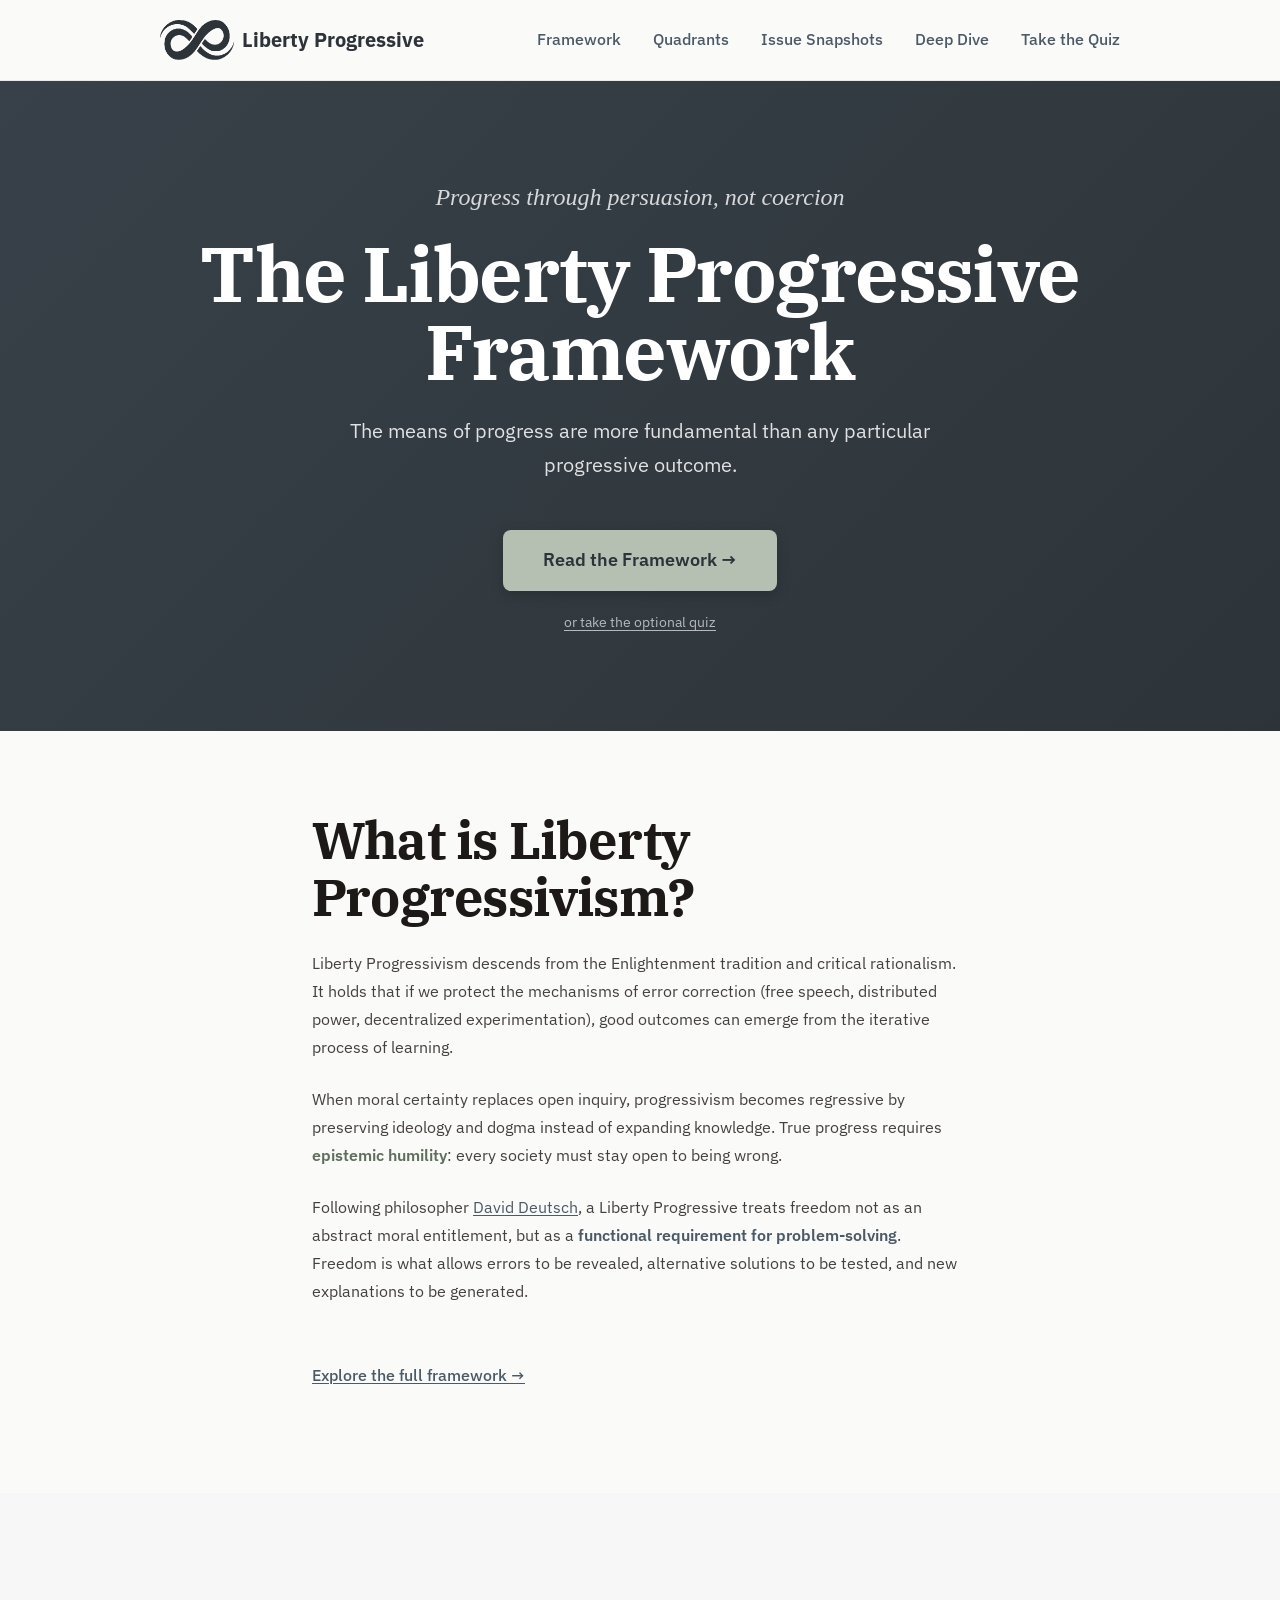
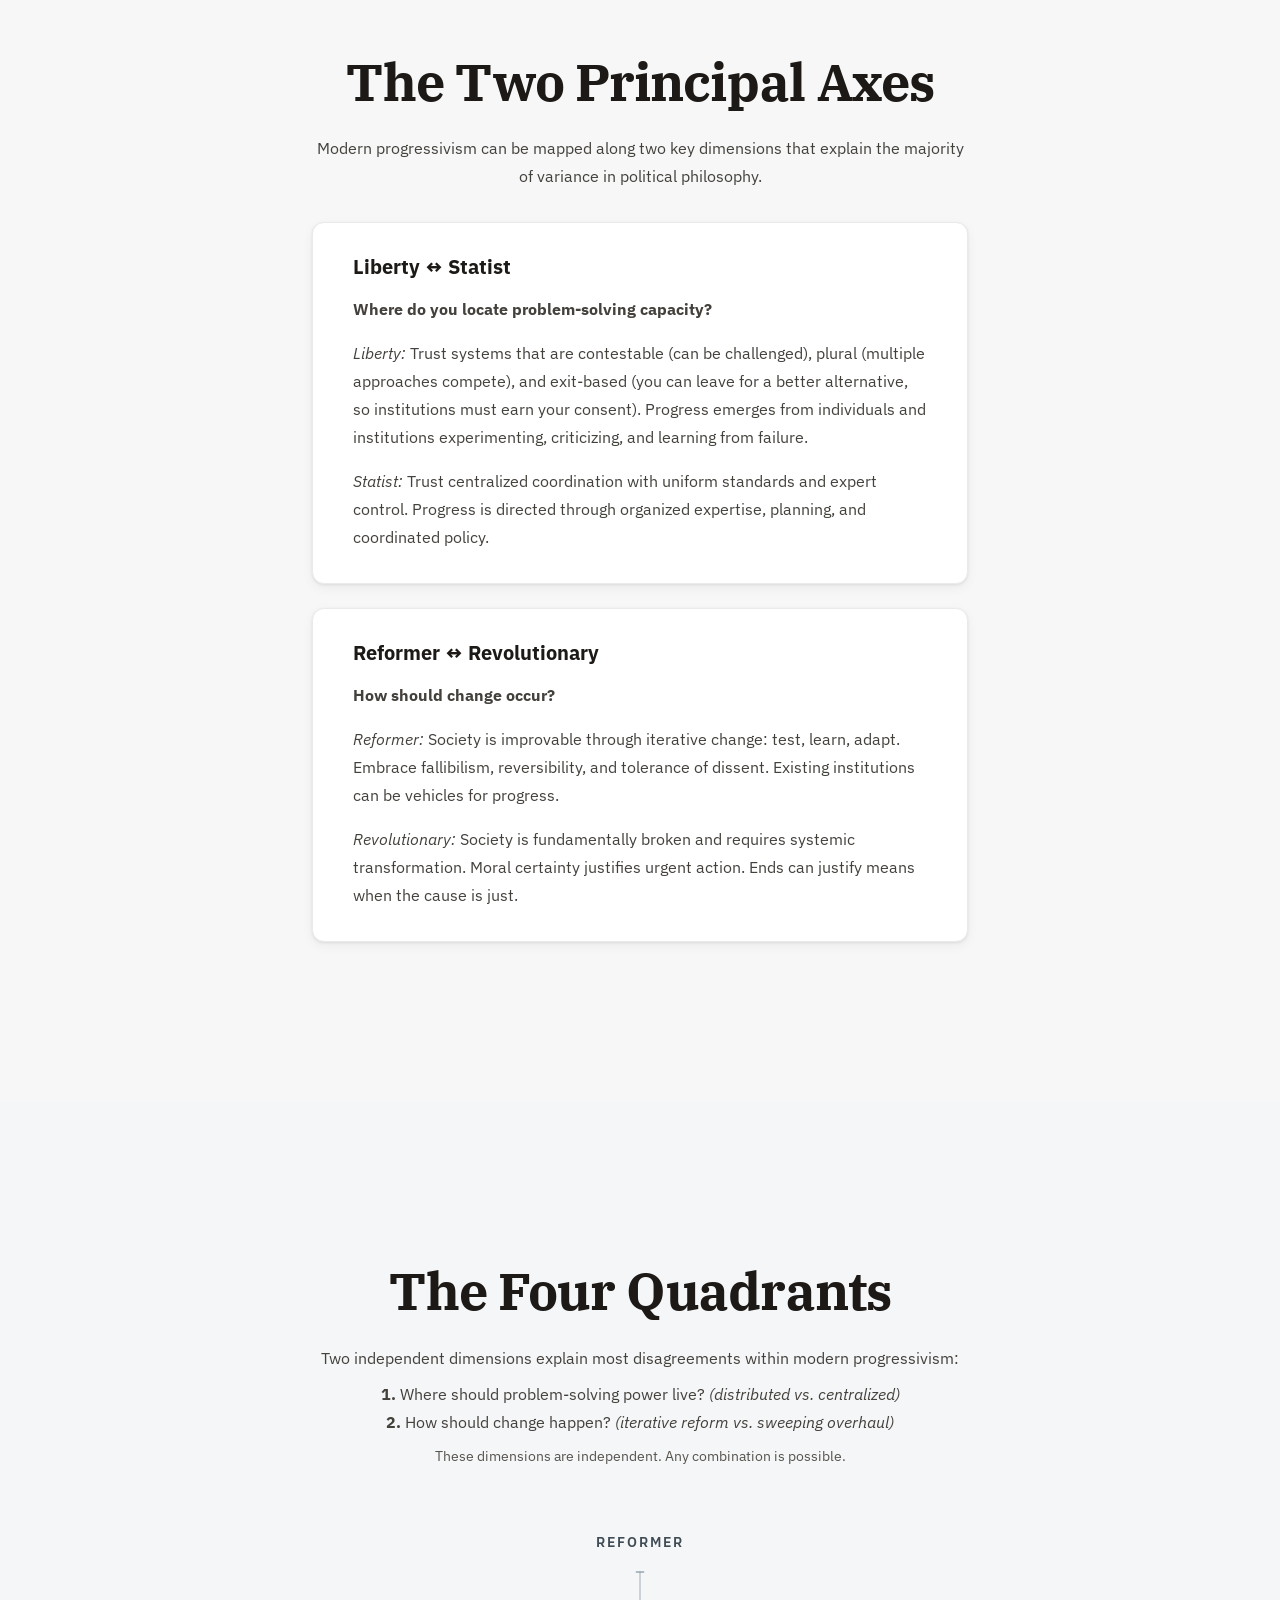
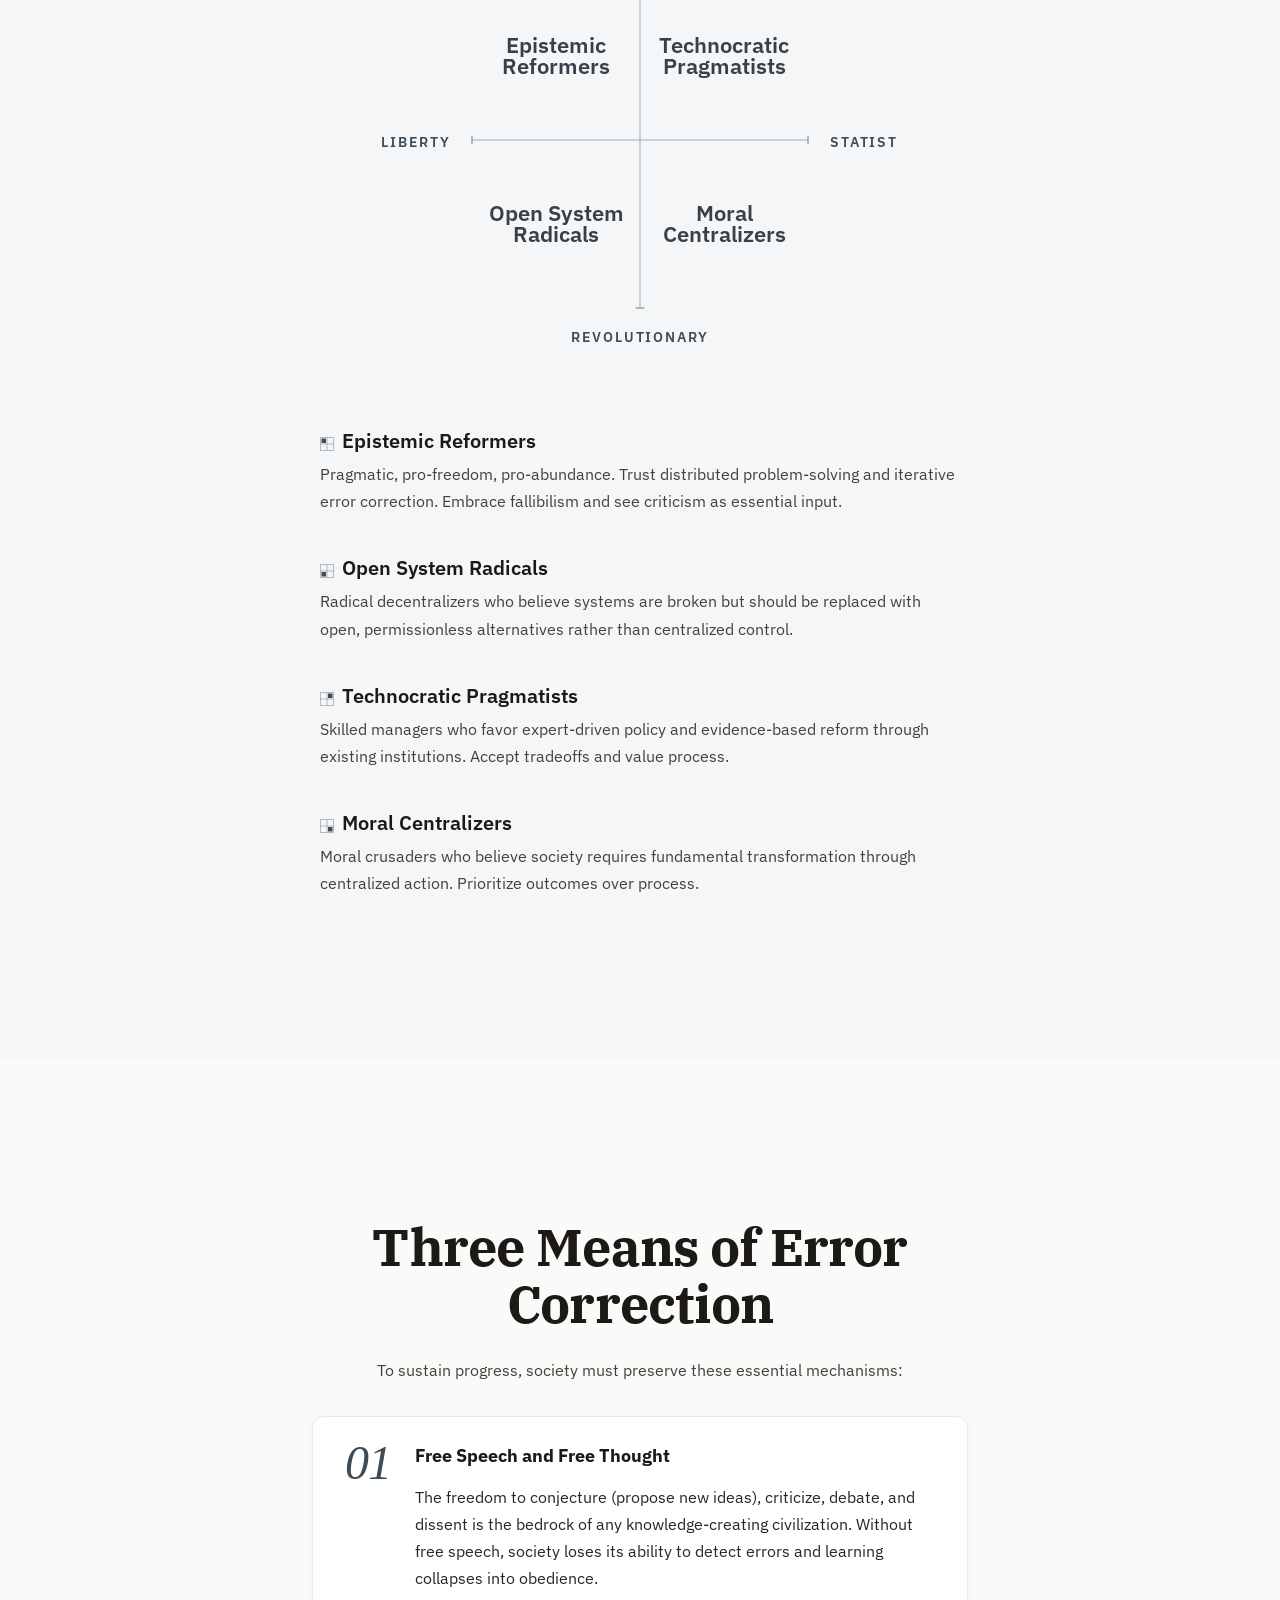
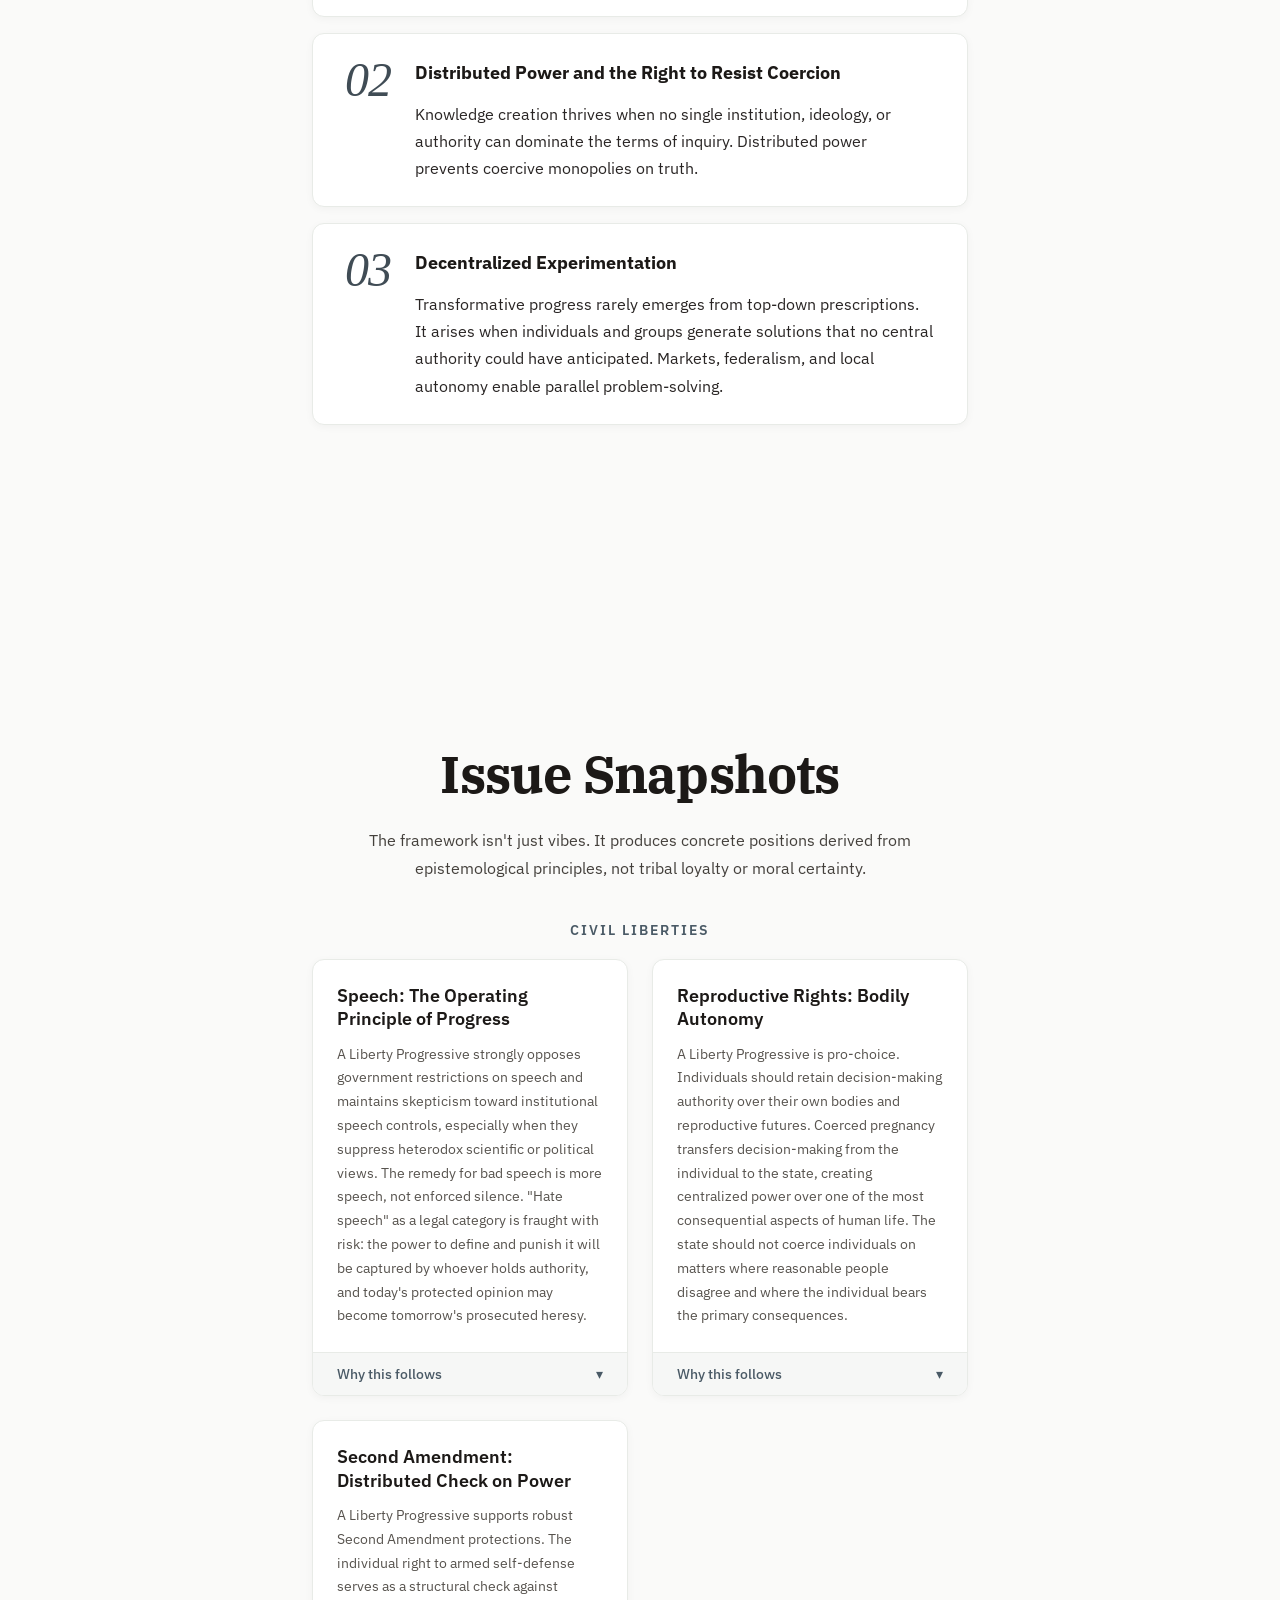
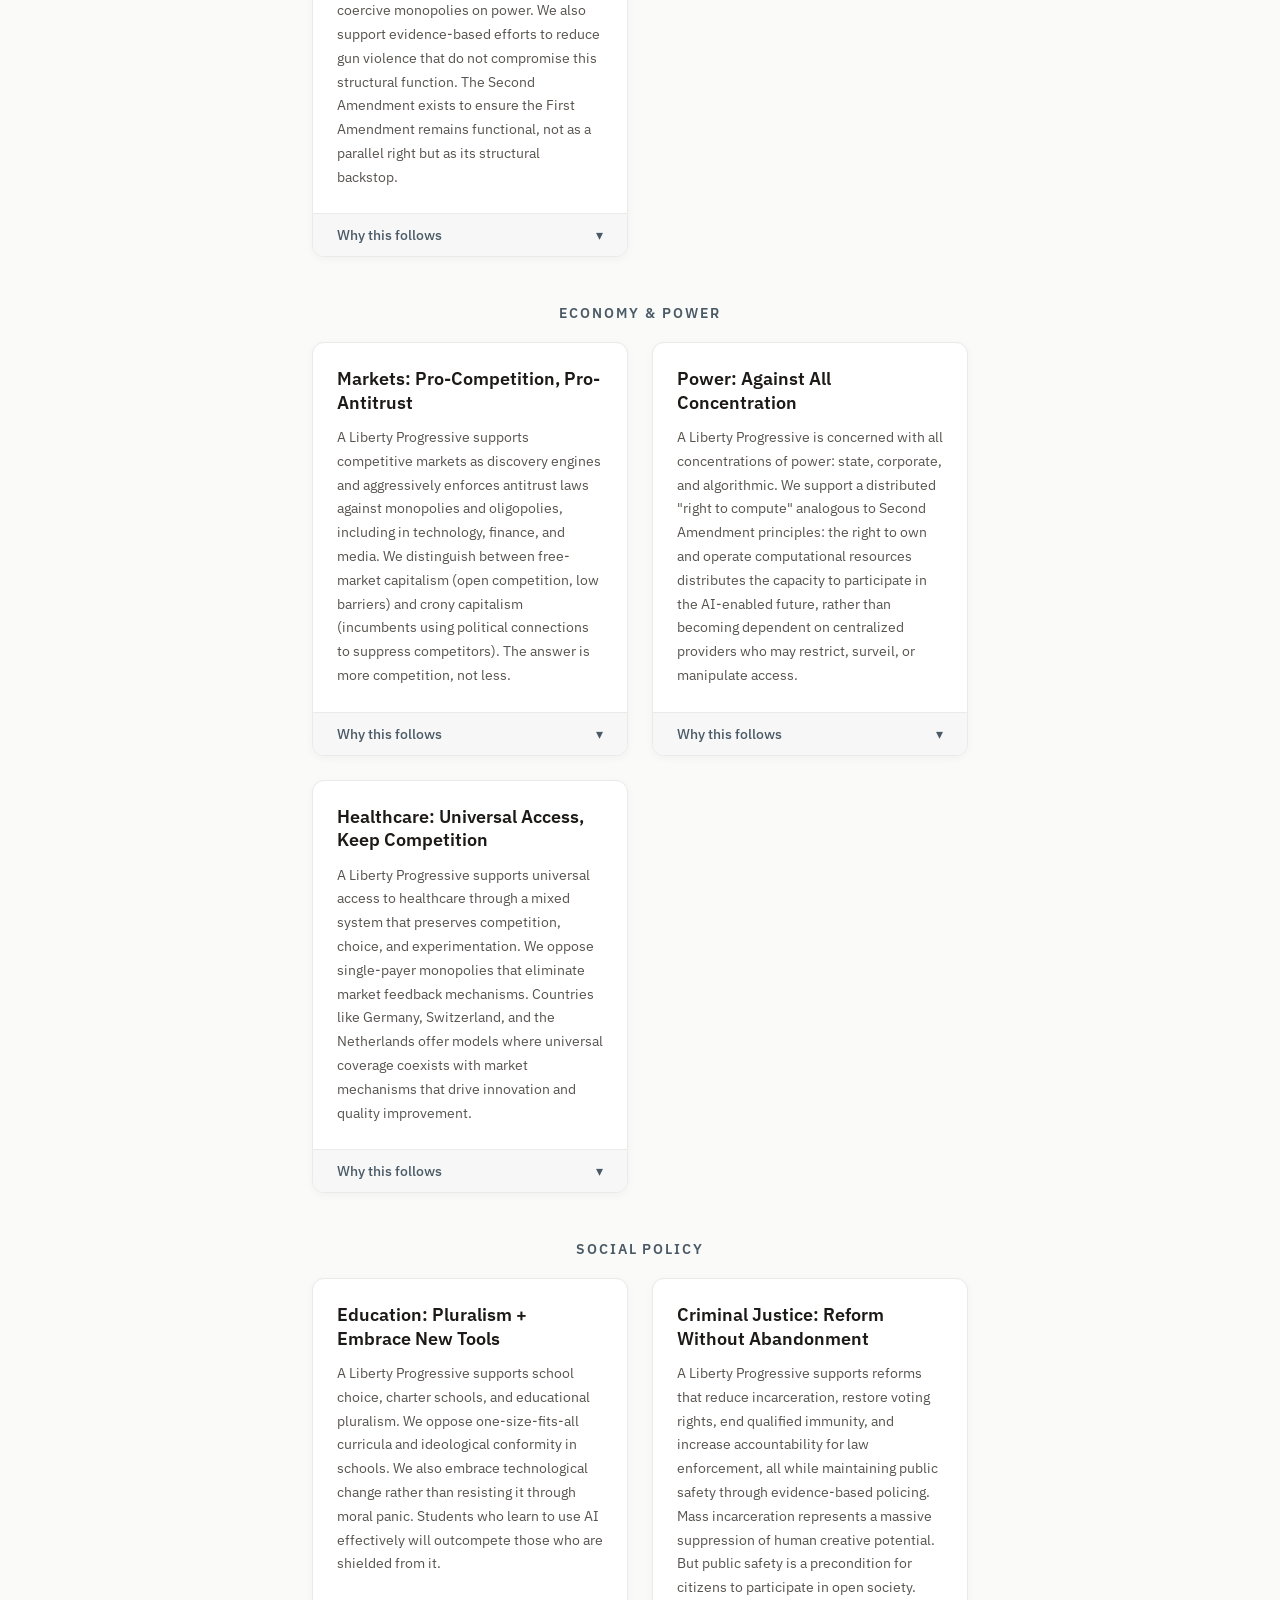
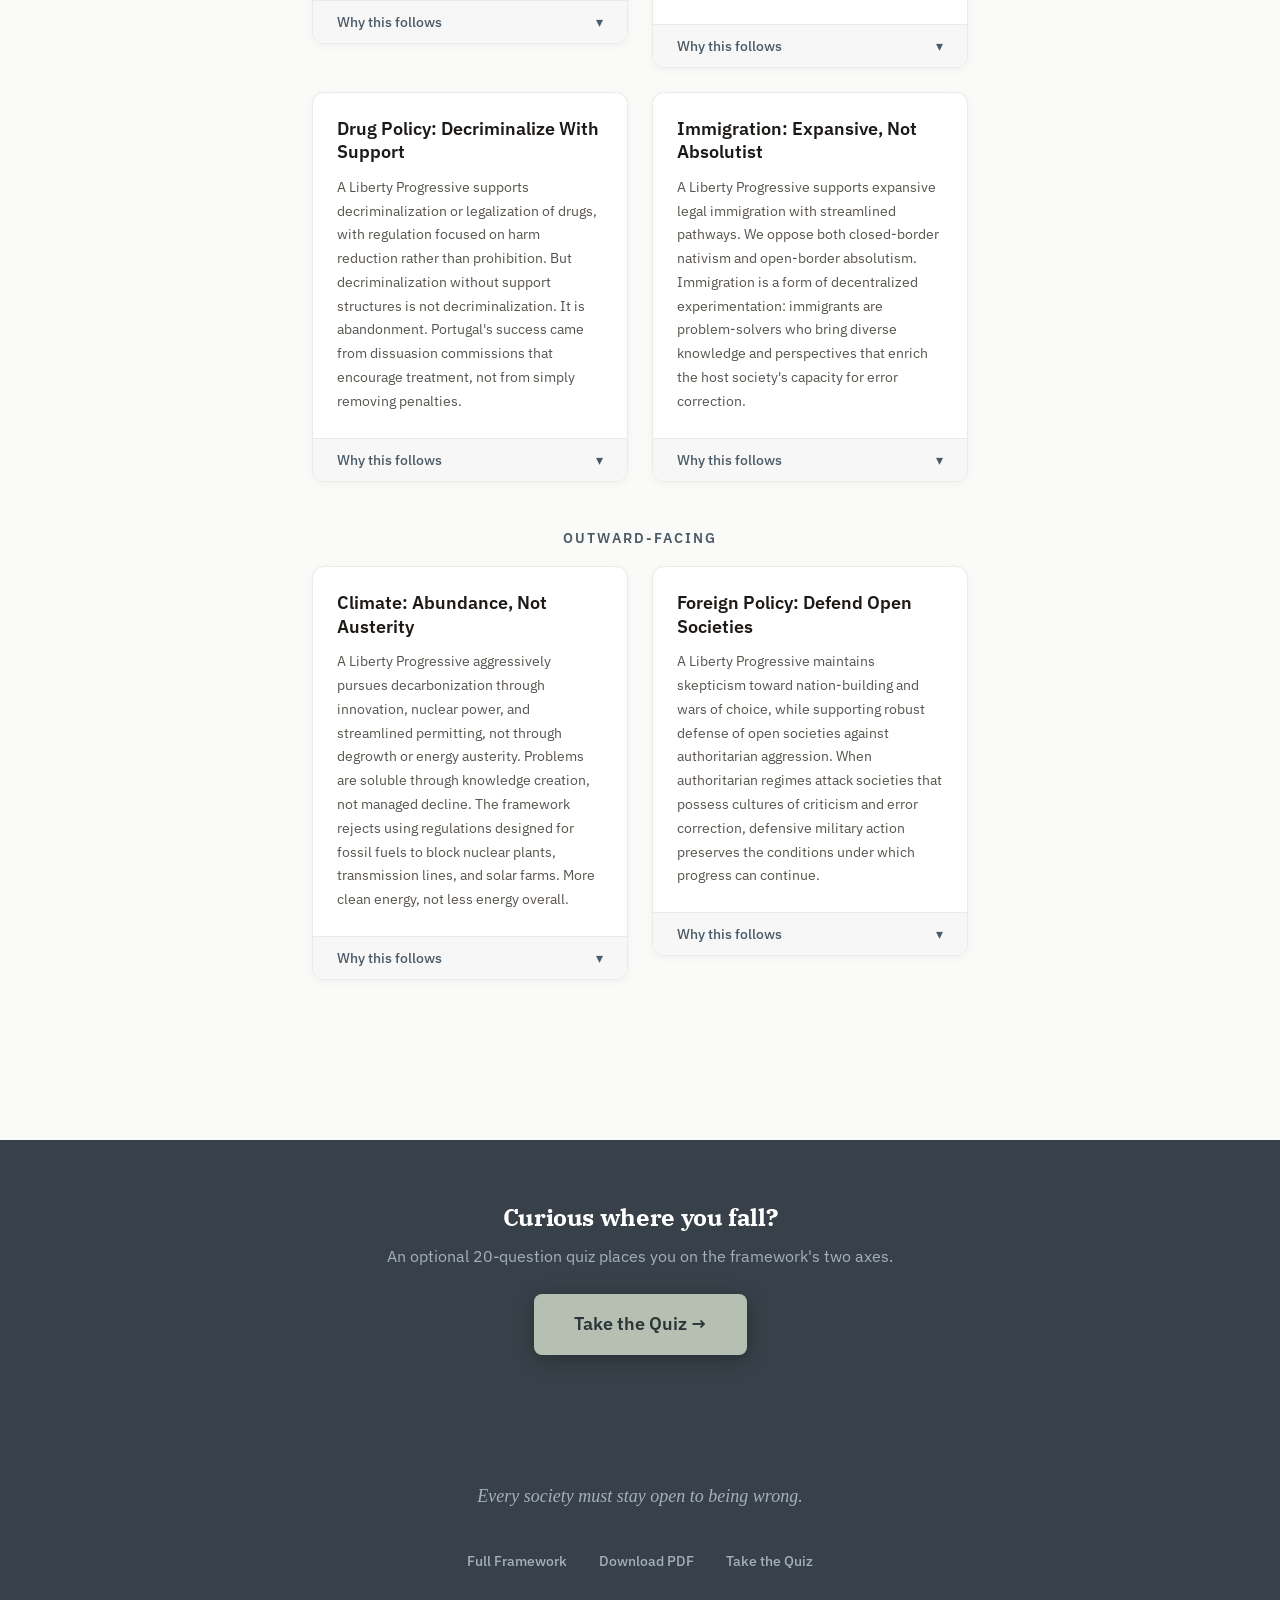
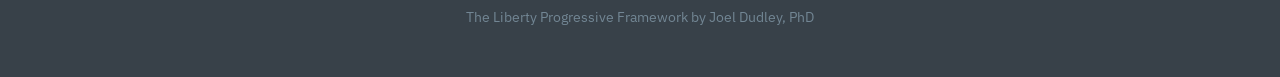
==== commit dfd13f87: "Address remaining nits from critique #4 Four small cleanups that follow from the architecture being " ====
--- a/index.html
+++ b/index.html
@@ -141,7 +141,7 @@
         }
         
         /* Navigation */
-        nav {
+        body > nav {
             background: var(--warm-white);
             border-bottom: 1px solid var(--sage-100);
             padding: var(--space-5) var(--space-8);
@@ -198,31 +198,6 @@
             text-align: center;
             position: relative;
             overflow: hidden;
-        }
-
-        .hero::before {
-            content: '';
-            position: absolute;
-            top: 0;
-            left: 0;
-            right: 0;
-            bottom: 0;
-            background-image:
-                radial-gradient(circle at 20% 50%, rgba(139, 155, 135, 0.15) 0%, transparent 50%),
-                radial-gradient(circle at 80% 20%, rgba(114, 134, 148, 0.12) 0%, transparent 40%),
-                radial-gradient(circle at 40% 80%, rgba(139, 155, 135, 0.08) 0%, transparent 30%);
-            pointer-events: none;
-        }
-
-        .hero::after {
-            content: '';
-            position: absolute;
-            top: -50%;
-            right: -10%;
-            width: 500px;
-            height: 500px;
-            background: radial-gradient(circle, rgba(139, 155, 135, 0.1) 0%, transparent 70%);
-            pointer-events: none;
         }
 
         .hero-content {
@@ -666,10 +641,51 @@
         footer {
             background: var(--slate-800);
             color: var(--slate-400);
-            padding: var(--space-12) var(--space-8);
+            padding: var(--space-16) var(--space-8) var(--space-12);
             text-align: center;
             font-size: var(--text-sm);
             position: relative;
+        }
+
+        .footer-content {
+            max-width: 720px;
+            margin: 0 auto;
+        }
+
+        .footer-quote {
+            font-family: var(--font-accent);
+            font-style: italic;
+            font-size: var(--text-lg);
+            color: var(--slate-300);
+            line-height: 1.5;
+            max-width: 540px;
+            margin: 0 auto var(--space-10);
+            text-wrap: balance;
+        }
+
+        .footer-links {
+            display: flex;
+            justify-content: center;
+            gap: var(--space-8);
+            margin-bottom: var(--space-8);
+            flex-wrap: wrap;
+        }
+
+        .footer-links a {
+            color: var(--slate-300);
+            text-decoration: none;
+            font-weight: 500;
+            transition: color 0.15s ease-out;
+        }
+
+        .footer-links a:hover {
+            color: white;
+        }
+
+        .footer-meta {
+            color: var(--slate-400);
+            font-size: var(--text-sm);
+            margin: 0;
         }
 
         footer p {
@@ -1041,26 +1057,22 @@
 
             <div class="quadrants-grid">
                 <div class="quadrant-card epistemic" id="epistemic-card">
-                    <h3>Epistemic Reformers</h3>
-                    <p><svg class="quadrant-sparkline" width="14" height="14" viewBox="0 0 14 14" aria-hidden="true" focusable="false"><rect x="0.5" y="0.5" width="13" height="13" fill="none" stroke="currentColor" stroke-opacity="0.35"/><line x1="7" y1="0.5" x2="7" y2="13.5" stroke="currentColor" stroke-opacity="0.35"/><line x1="0.5" y1="7" x2="13.5" y2="7" stroke="currentColor" stroke-opacity="0.35"/><rect x="1.5" y="1.5" width="4.5" height="4.5" fill="currentColor"/></svg><strong>Liberty + Reformer</strong></p>
+                    <h3><svg class="quadrant-sparkline" width="14" height="14" viewBox="0 0 14 14" aria-hidden="true" focusable="false"><rect x="0.5" y="0.5" width="13" height="13" fill="none" stroke="currentColor" stroke-opacity="0.35"/><line x1="7" y1="0.5" x2="7" y2="13.5" stroke="currentColor" stroke-opacity="0.35"/><line x1="0.5" y1="7" x2="13.5" y2="7" stroke="currentColor" stroke-opacity="0.35"/><rect x="1.5" y="1.5" width="4.5" height="4.5" fill="currentColor"/></svg>Epistemic Reformers</h3>
                     <p>Pragmatic, pro-freedom, pro-abundance. Trust distributed problem-solving and iterative error correction. Embrace fallibilism and see criticism as essential input.</p>
                 </div>
 
                 <div class="quadrant-card radical" id="radical-card">
-                    <h3>Open System Radicals</h3>
-                    <p><svg class="quadrant-sparkline" width="14" height="14" viewBox="0 0 14 14" aria-hidden="true" focusable="false"><rect x="0.5" y="0.5" width="13" height="13" fill="none" stroke="currentColor" stroke-opacity="0.35"/><line x1="7" y1="0.5" x2="7" y2="13.5" stroke="currentColor" stroke-opacity="0.35"/><line x1="0.5" y1="7" x2="13.5" y2="7" stroke="currentColor" stroke-opacity="0.35"/><rect x="1.5" y="8" width="4.5" height="4.5" fill="currentColor"/></svg><strong>Liberty + Revolutionary</strong></p>
+                    <h3><svg class="quadrant-sparkline" width="14" height="14" viewBox="0 0 14 14" aria-hidden="true" focusable="false"><rect x="0.5" y="0.5" width="13" height="13" fill="none" stroke="currentColor" stroke-opacity="0.35"/><line x1="7" y1="0.5" x2="7" y2="13.5" stroke="currentColor" stroke-opacity="0.35"/><line x1="0.5" y1="7" x2="13.5" y2="7" stroke="currentColor" stroke-opacity="0.35"/><rect x="1.5" y="8" width="4.5" height="4.5" fill="currentColor"/></svg>Open System Radicals</h3>
                     <p>Radical decentralizers who believe systems are broken but should be replaced with open, permissionless alternatives rather than centralized control.</p>
                 </div>
 
                 <div class="quadrant-card technocratic" id="technocratic-card">
-                    <h3>Technocratic Pragmatists</h3>
-                    <p><svg class="quadrant-sparkline" width="14" height="14" viewBox="0 0 14 14" aria-hidden="true" focusable="false"><rect x="0.5" y="0.5" width="13" height="13" fill="none" stroke="currentColor" stroke-opacity="0.35"/><line x1="7" y1="0.5" x2="7" y2="13.5" stroke="currentColor" stroke-opacity="0.35"/><line x1="0.5" y1="7" x2="13.5" y2="7" stroke="currentColor" stroke-opacity="0.35"/><rect x="8" y="1.5" width="4.5" height="4.5" fill="currentColor"/></svg><strong>Statist + Reformer</strong></p>
+                    <h3><svg class="quadrant-sparkline" width="14" height="14" viewBox="0 0 14 14" aria-hidden="true" focusable="false"><rect x="0.5" y="0.5" width="13" height="13" fill="none" stroke="currentColor" stroke-opacity="0.35"/><line x1="7" y1="0.5" x2="7" y2="13.5" stroke="currentColor" stroke-opacity="0.35"/><line x1="0.5" y1="7" x2="13.5" y2="7" stroke="currentColor" stroke-opacity="0.35"/><rect x="8" y="1.5" width="4.5" height="4.5" fill="currentColor"/></svg>Technocratic Pragmatists</h3>
                     <p>Skilled managers who favor expert-driven policy and evidence-based reform through existing institutions. Accept tradeoffs and value process.</p>
                 </div>
 
                 <div class="quadrant-card moral" id="moral-card">
-                    <h3>Moral Centralizers</h3>
-                    <p><svg class="quadrant-sparkline" width="14" height="14" viewBox="0 0 14 14" aria-hidden="true" focusable="false"><rect x="0.5" y="0.5" width="13" height="13" fill="none" stroke="currentColor" stroke-opacity="0.35"/><line x1="7" y1="0.5" x2="7" y2="13.5" stroke="currentColor" stroke-opacity="0.35"/><line x1="0.5" y1="7" x2="13.5" y2="7" stroke="currentColor" stroke-opacity="0.35"/><rect x="8" y="8" width="4.5" height="4.5" fill="currentColor"/></svg><strong>Statist + Revolutionary</strong></p>
+                    <h3><svg class="quadrant-sparkline" width="14" height="14" viewBox="0 0 14 14" aria-hidden="true" focusable="false"><rect x="0.5" y="0.5" width="13" height="13" fill="none" stroke="currentColor" stroke-opacity="0.35"/><line x1="7" y1="0.5" x2="7" y2="13.5" stroke="currentColor" stroke-opacity="0.35"/><line x1="0.5" y1="7" x2="13.5" y2="7" stroke="currentColor" stroke-opacity="0.35"/><rect x="8" y="8" width="4.5" height="4.5" fill="currentColor"/></svg>Moral Centralizers</h3>
                     <p>Moral crusaders who believe society requires fundamental transformation through centralized action. Prioritize outcomes over process.</p>
                 </div>
             </div>
@@ -1110,7 +1122,7 @@
                         </div>
                         <div class="snapshot-accordion">
                             <button class="snapshot-toggle" aria-expanded="false">
-                                <span>Read the longer rationale</span>
+                                <span>Why this follows</span>
                                 <span class="toggle-icon">&#9662;</span>
                             </button>
                             <div class="snapshot-content">
@@ -1130,7 +1142,7 @@
                         </div>
                         <div class="snapshot-accordion">
                             <button class="snapshot-toggle" aria-expanded="false">
-                                <span>Read the longer rationale</span>
+                                <span>Why this follows</span>
                                 <span class="toggle-icon">&#9662;</span>
                             </button>
                             <div class="snapshot-content">
@@ -1150,7 +1162,7 @@
                         </div>
                         <div class="snapshot-accordion">
                             <button class="snapshot-toggle" aria-expanded="false">
-                                <span>Read the longer rationale</span>
+                                <span>Why this follows</span>
                                 <span class="toggle-icon">&#9662;</span>
                             </button>
                             <div class="snapshot-content">
@@ -1175,7 +1187,7 @@
                         </div>
                         <div class="snapshot-accordion">
                             <button class="snapshot-toggle" aria-expanded="false">
-                                <span>Read the longer rationale</span>
+                                <span>Why this follows</span>
                                 <span class="toggle-icon">&#9662;</span>
                             </button>
                             <div class="snapshot-content">
@@ -1195,7 +1207,7 @@
                         </div>
                         <div class="snapshot-accordion">
                             <button class="snapshot-toggle" aria-expanded="false">
-                                <span>Read the longer rationale</span>
+                                <span>Why this follows</span>
                                 <span class="toggle-icon">&#9662;</span>
                             </button>
                             <div class="snapshot-content">
@@ -1215,7 +1227,7 @@
                         </div>
                         <div class="snapshot-accordion">
                             <button class="snapshot-toggle" aria-expanded="false">
-                                <span>Read the longer rationale</span>
+                                <span>Why this follows</span>
                                 <span class="toggle-icon">&#9662;</span>
                             </button>
                             <div class="snapshot-content">
@@ -1240,7 +1252,7 @@
                         </div>
                         <div class="snapshot-accordion">
                             <button class="snapshot-toggle" aria-expanded="false">
-                                <span>Read the longer rationale</span>
+                                <span>Why this follows</span>
                                 <span class="toggle-icon">&#9662;</span>
                             </button>
                             <div class="snapshot-content">
@@ -1260,7 +1272,7 @@
                         </div>
                         <div class="snapshot-accordion">
                             <button class="snapshot-toggle" aria-expanded="false">
-                                <span>Read the longer rationale</span>
+                                <span>Why this follows</span>
                                 <span class="toggle-icon">&#9662;</span>
                             </button>
                             <div class="snapshot-content">
@@ -1280,7 +1292,7 @@
                         </div>
                         <div class="snapshot-accordion">
                             <button class="snapshot-toggle" aria-expanded="false">
-                                <span>Read the longer rationale</span>
+                                <span>Why this follows</span>
                                 <span class="toggle-icon">&#9662;</span>
                             </button>
                             <div class="snapshot-content">
@@ -1300,7 +1312,7 @@
                         </div>
                         <div class="snapshot-accordion">
                             <button class="snapshot-toggle" aria-expanded="false">
-                                <span>Read the longer rationale</span>
+                                <span>Why this follows</span>
                                 <span class="toggle-icon">&#9662;</span>
                             </button>
                             <div class="snapshot-content">
@@ -1325,7 +1337,7 @@
                         </div>
                         <div class="snapshot-accordion">
                             <button class="snapshot-toggle" aria-expanded="false">
-                                <span>Read the longer rationale</span>
+                                <span>Why this follows</span>
                                 <span class="toggle-icon">&#9662;</span>
                             </button>
                             <div class="snapshot-content">
@@ -1345,7 +1357,7 @@
                         </div>
                         <div class="snapshot-accordion">
                             <button class="snapshot-toggle" aria-expanded="false">
-                                <span>Read the longer rationale</span>
+                                <span>Why this follows</span>
                                 <span class="toggle-icon">&#9662;</span>
                             </button>
                             <div class="snapshot-content">
@@ -1369,7 +1381,15 @@
     </section>
     
     <footer>
-        <p>The Liberty Progressive Framework by Joel Dudley, PhD</p>
+        <div class="footer-content">
+            <p class="footer-quote">Every society must stay open to being wrong.</p>
+            <nav class="footer-links" aria-label="Footer">
+                <a href="framework.html">Full Framework</a>
+                <a href="context/Liberty_Progressive_Framework_V_0_3.pdf" download>Download PDF</a>
+                <a href="quiz.html">Take the Quiz</a>
+            </nav>
+            <p class="footer-meta">The Liberty Progressive Framework by Joel Dudley, PhD</p>
+        </div>
     </footer>
 
     <script>
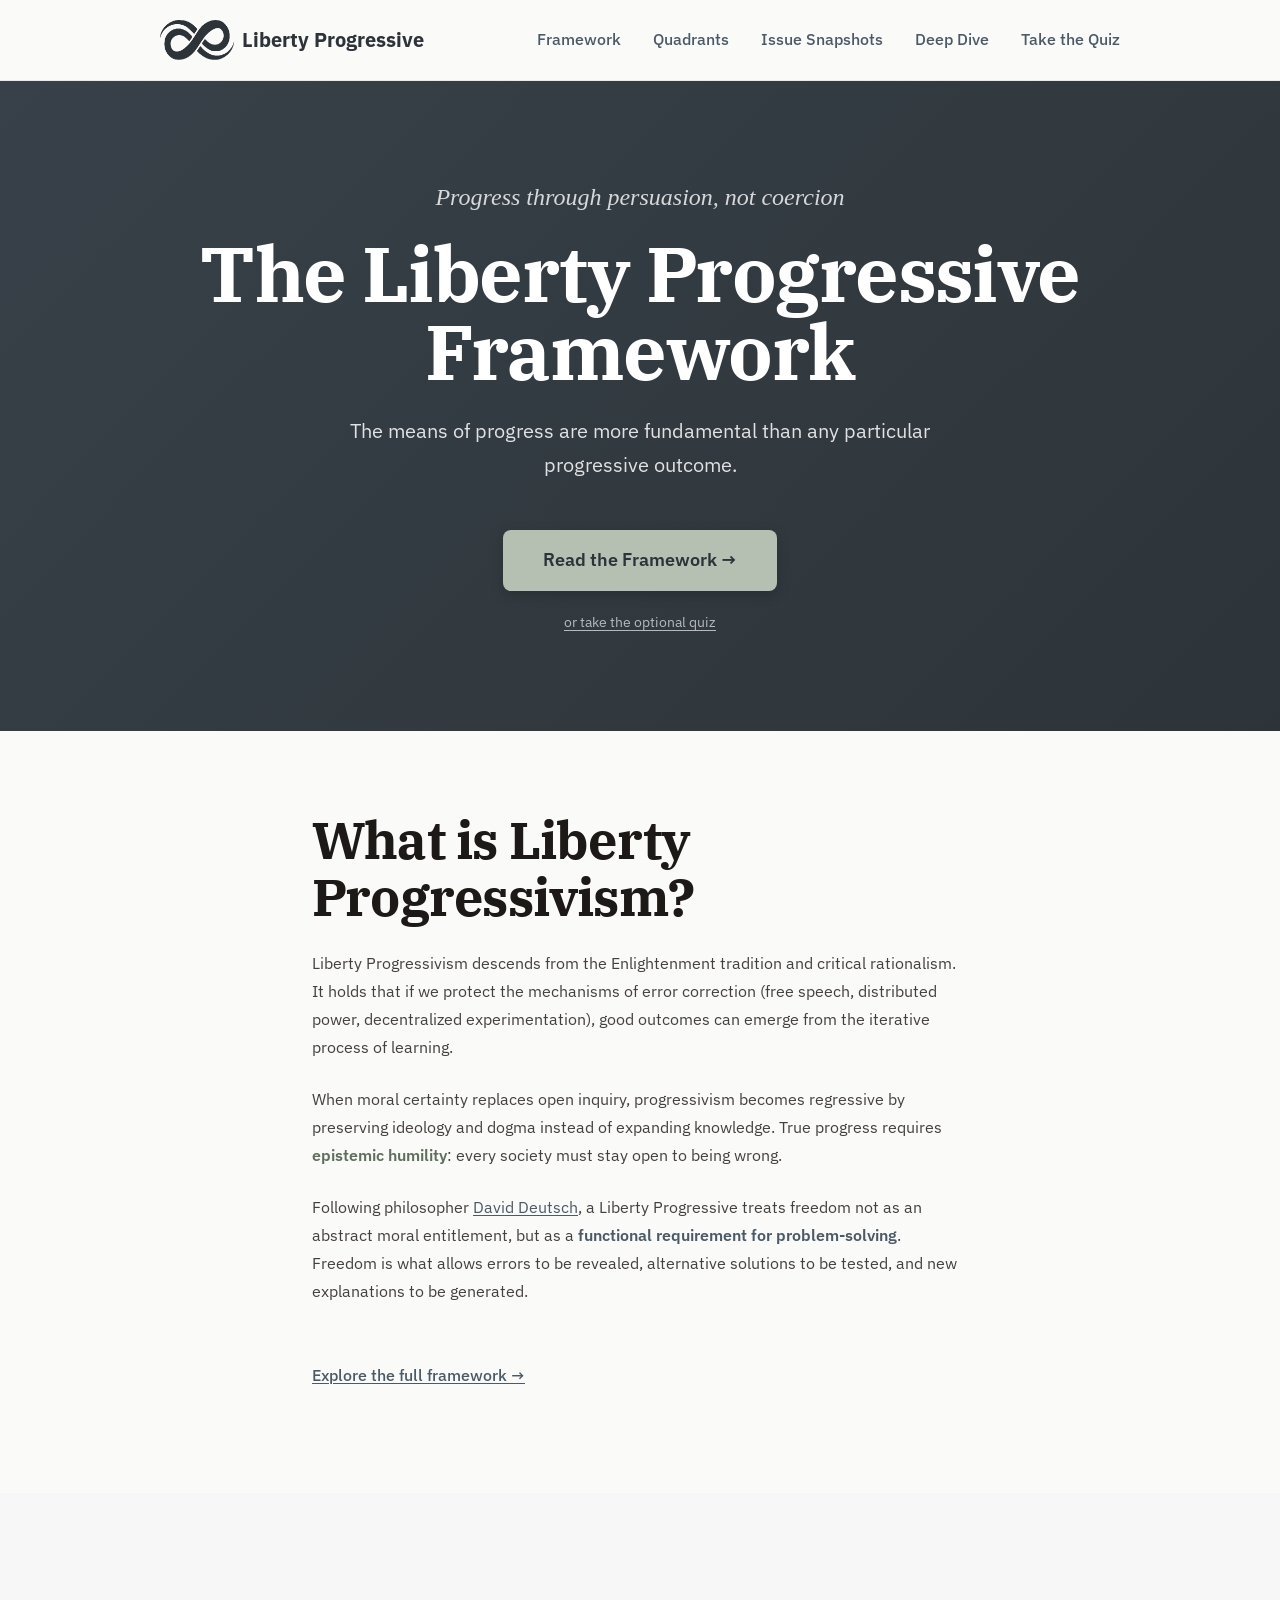
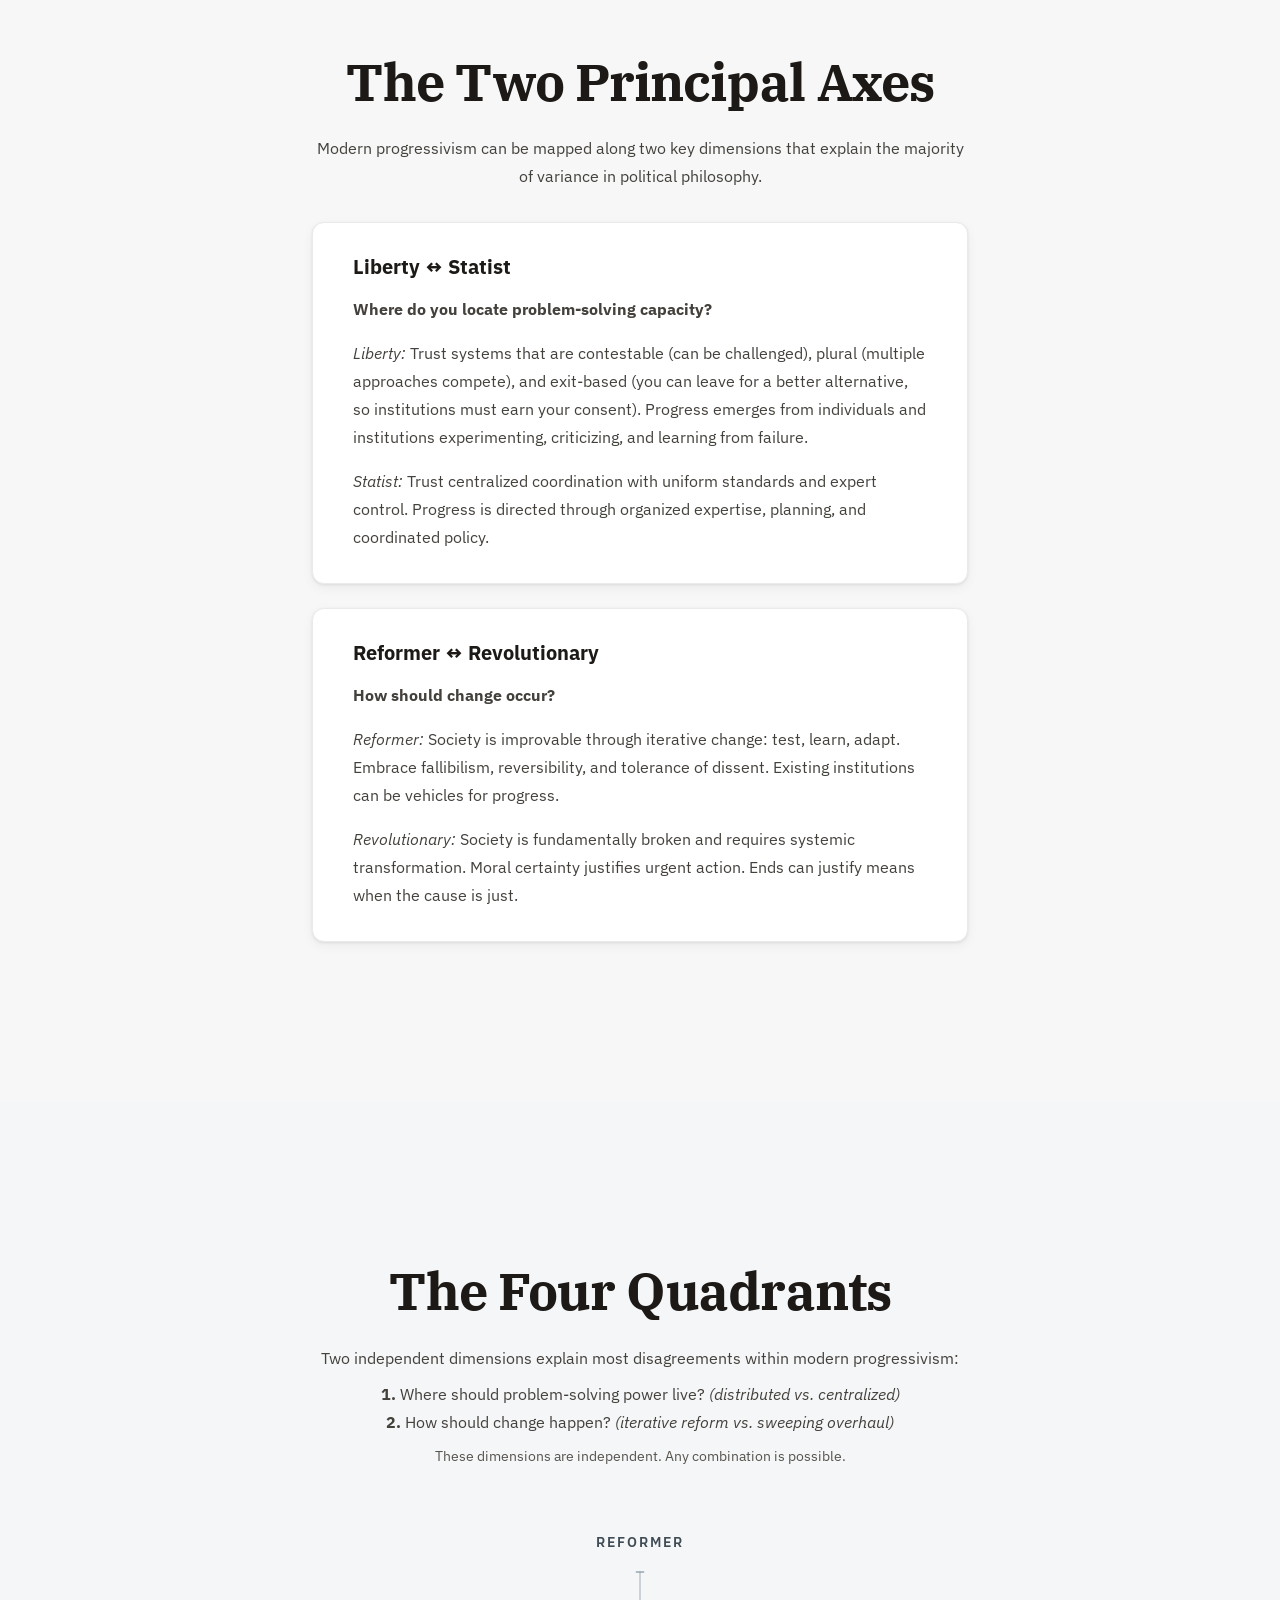
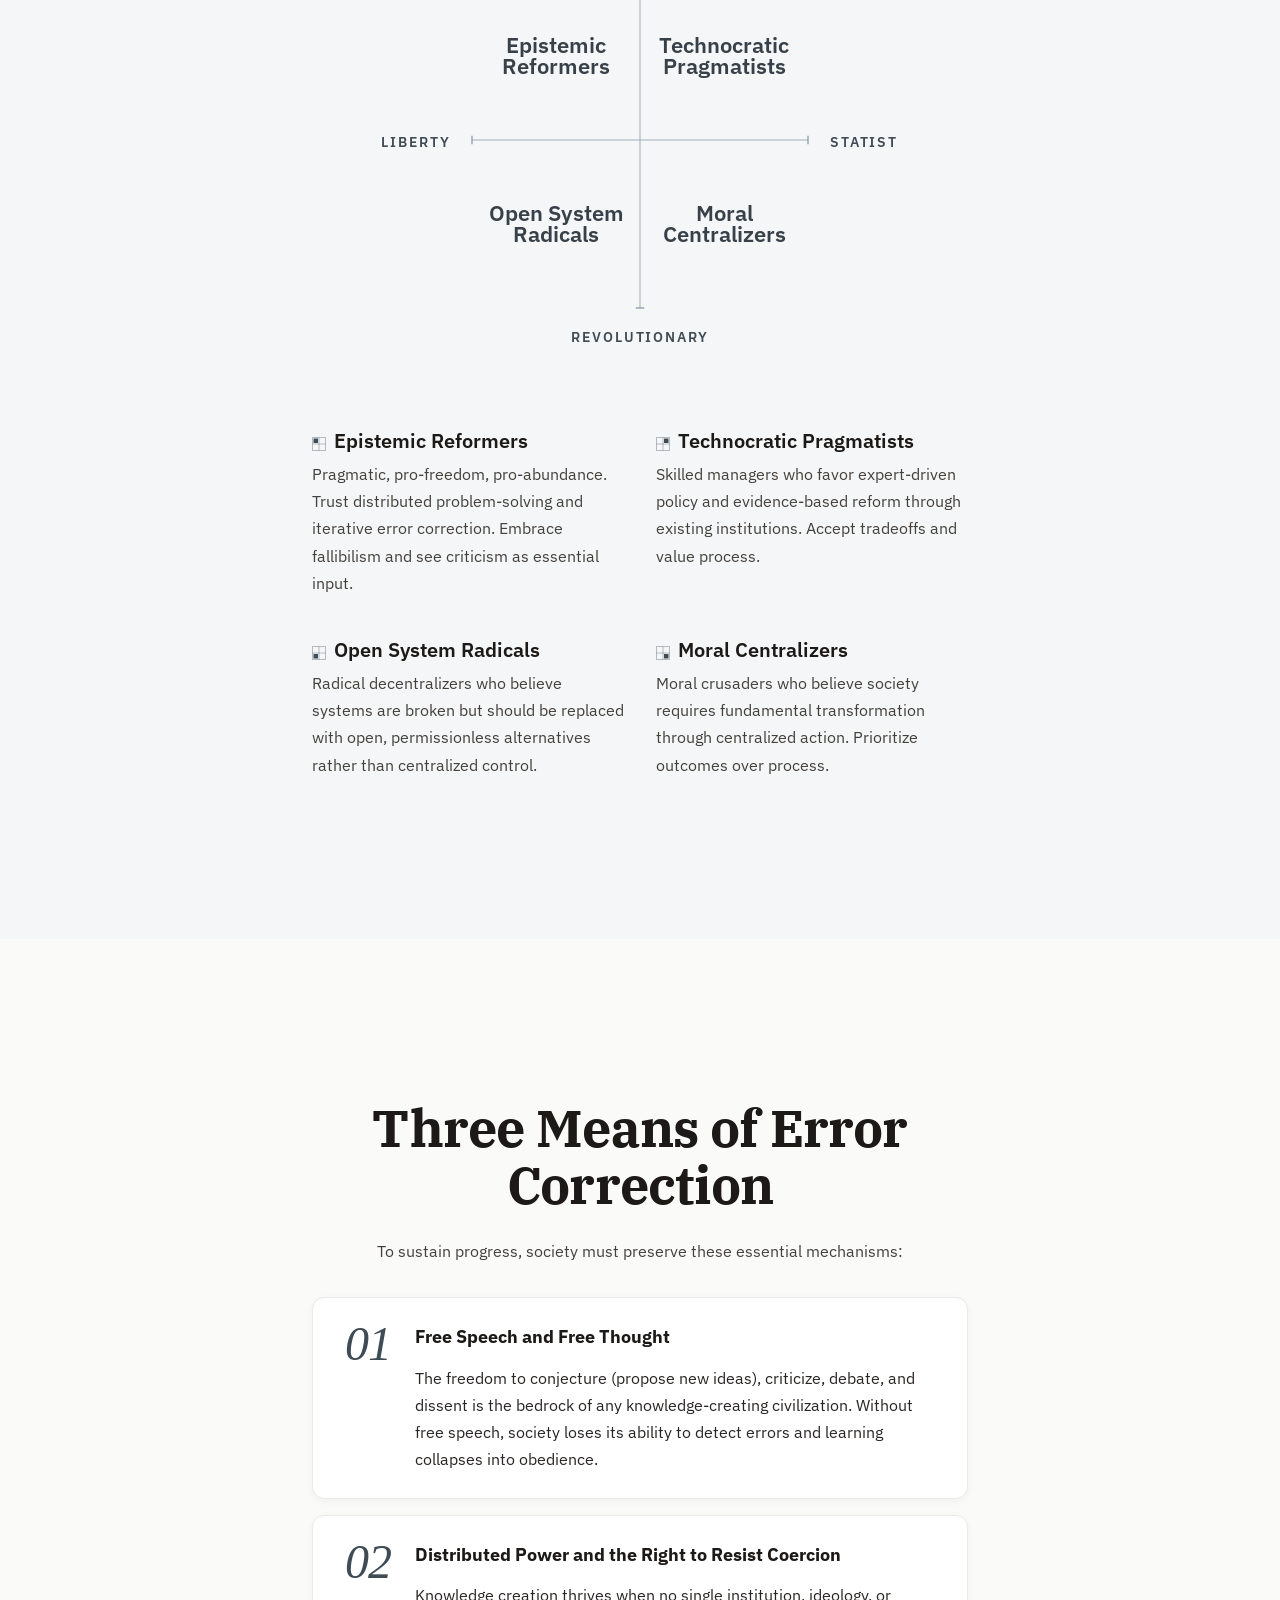
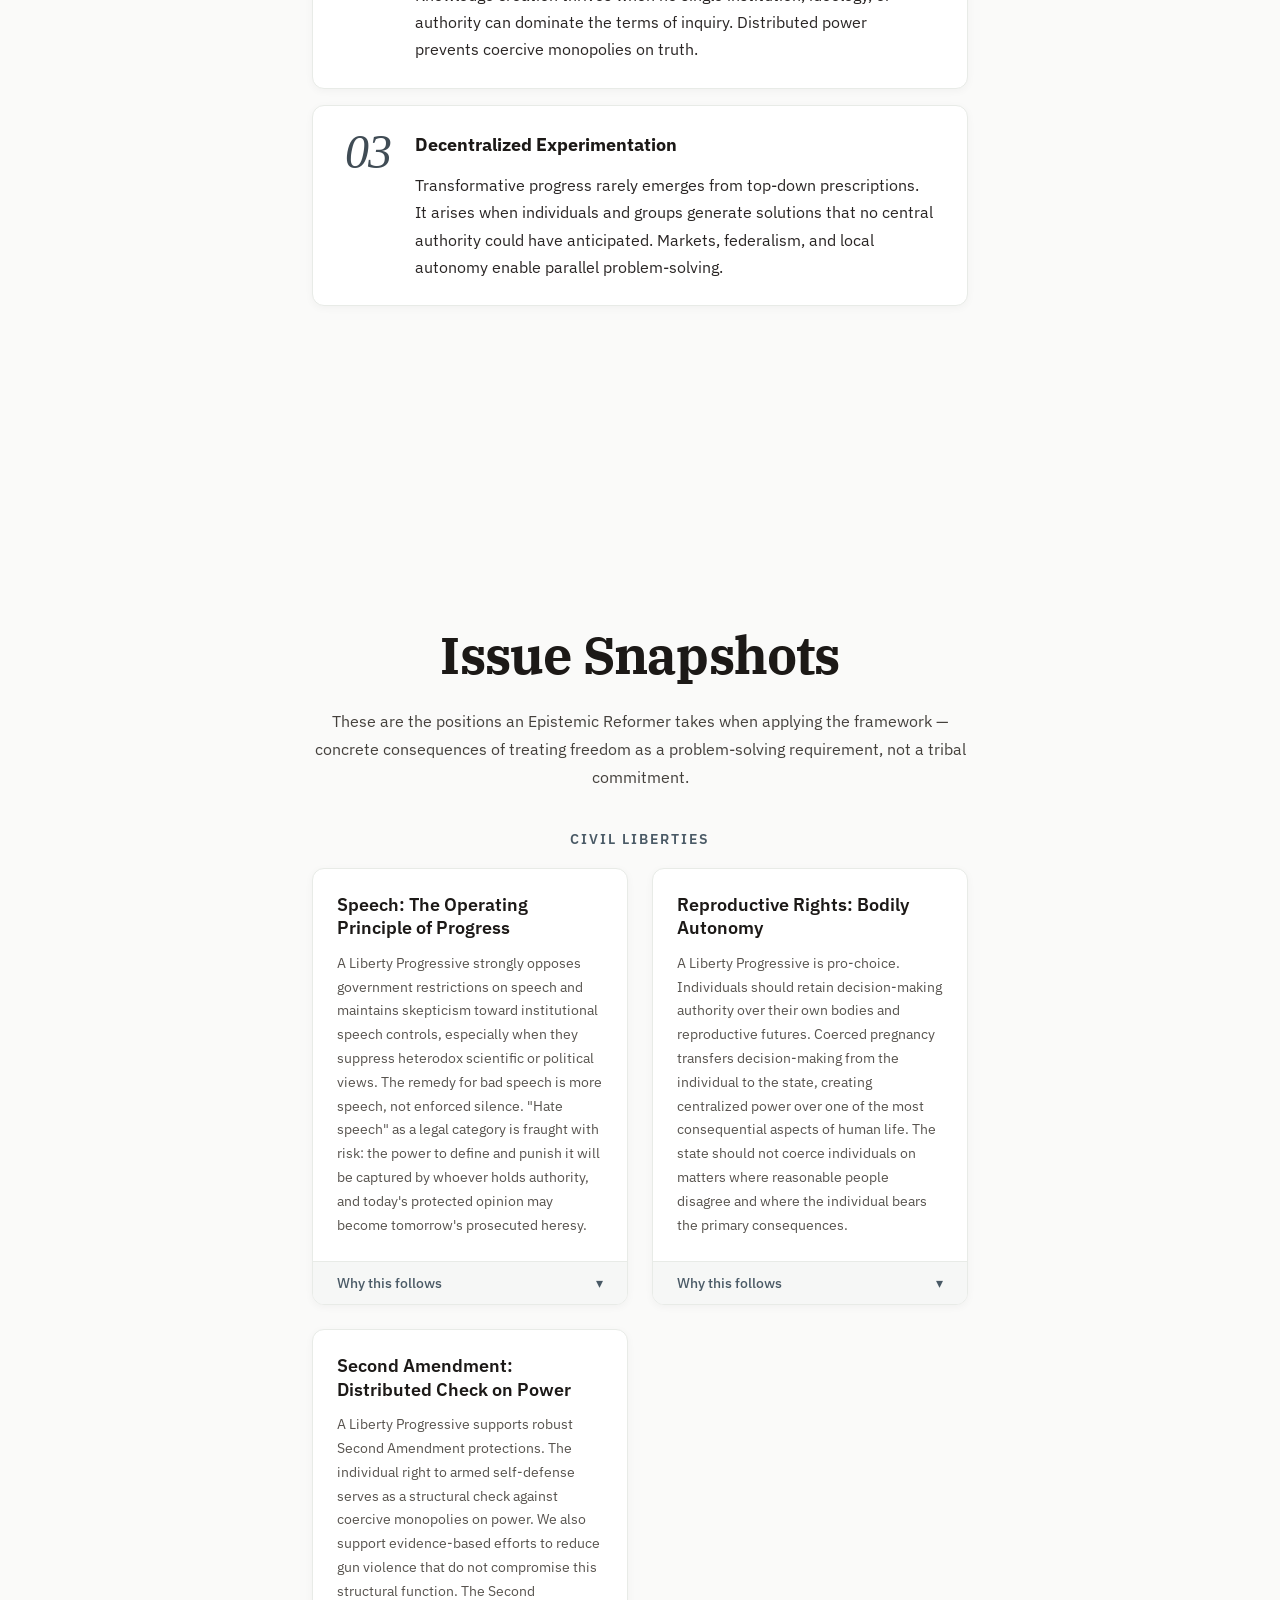
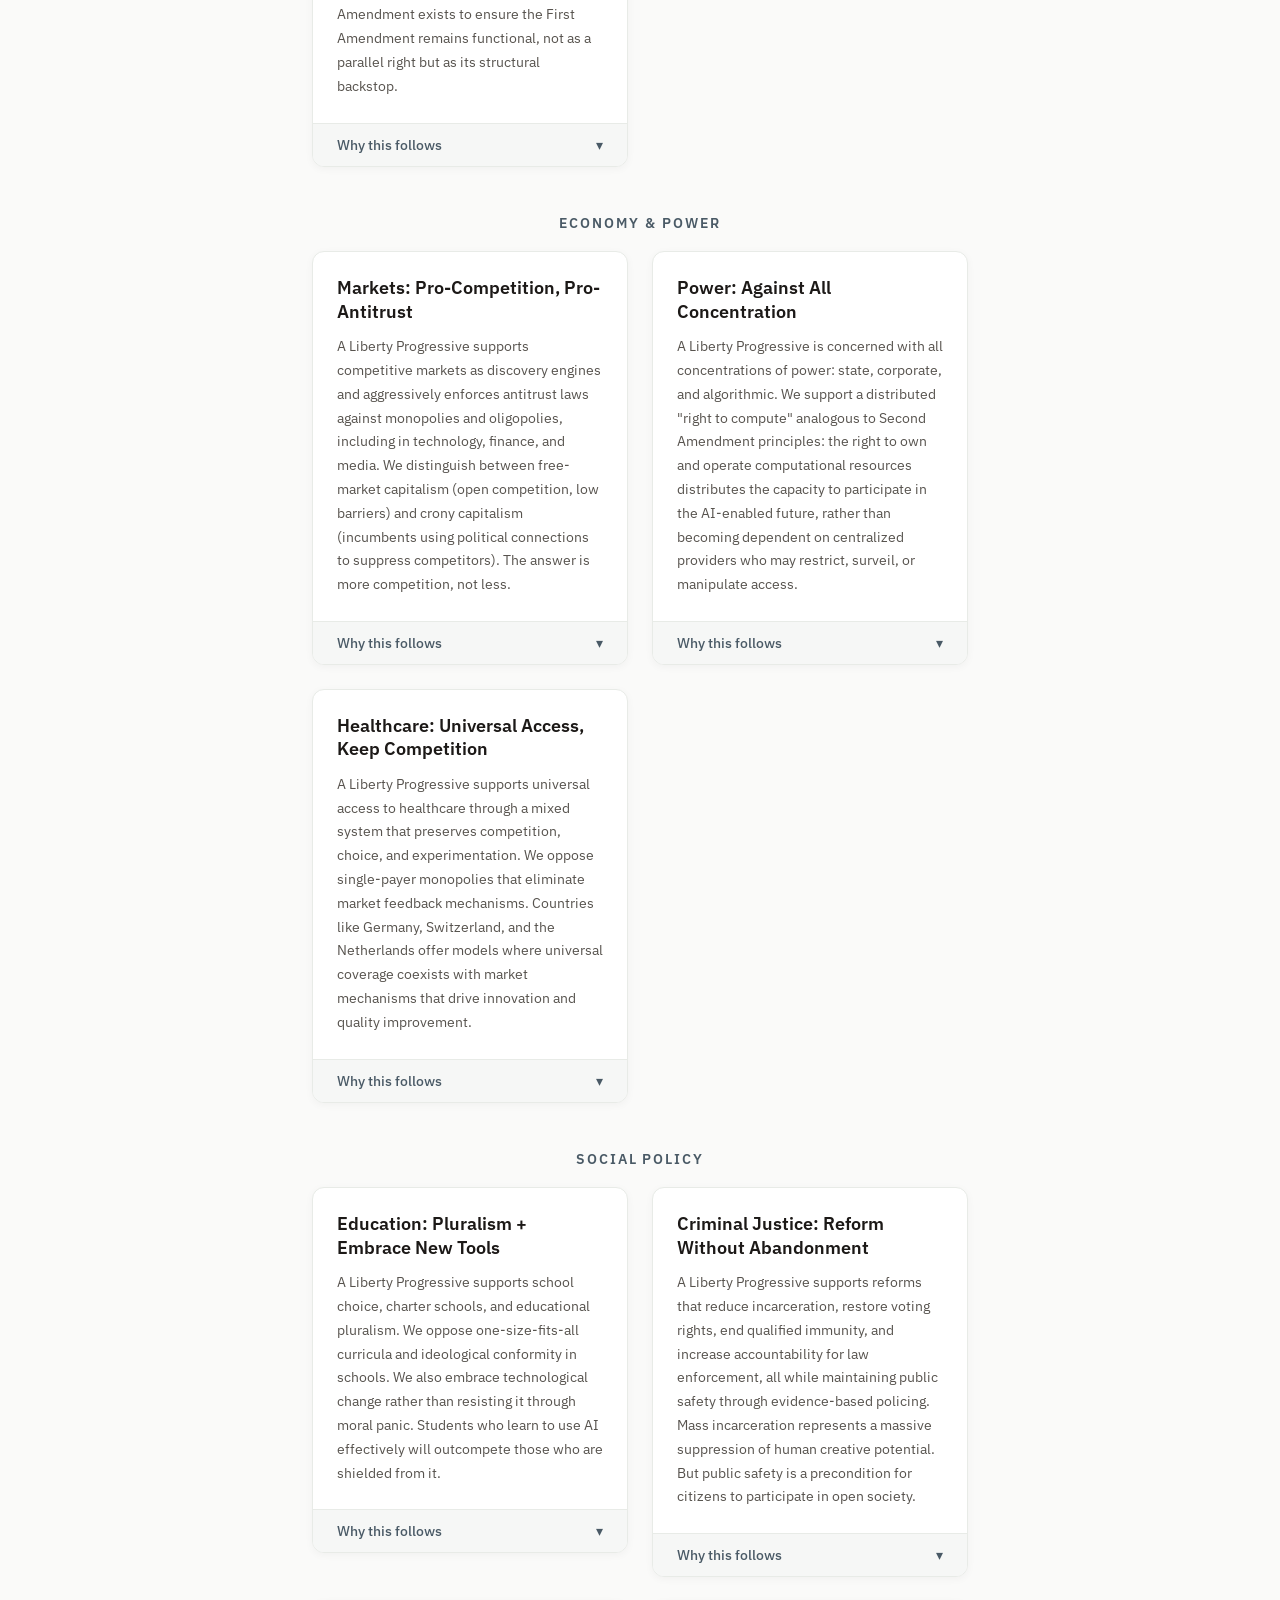
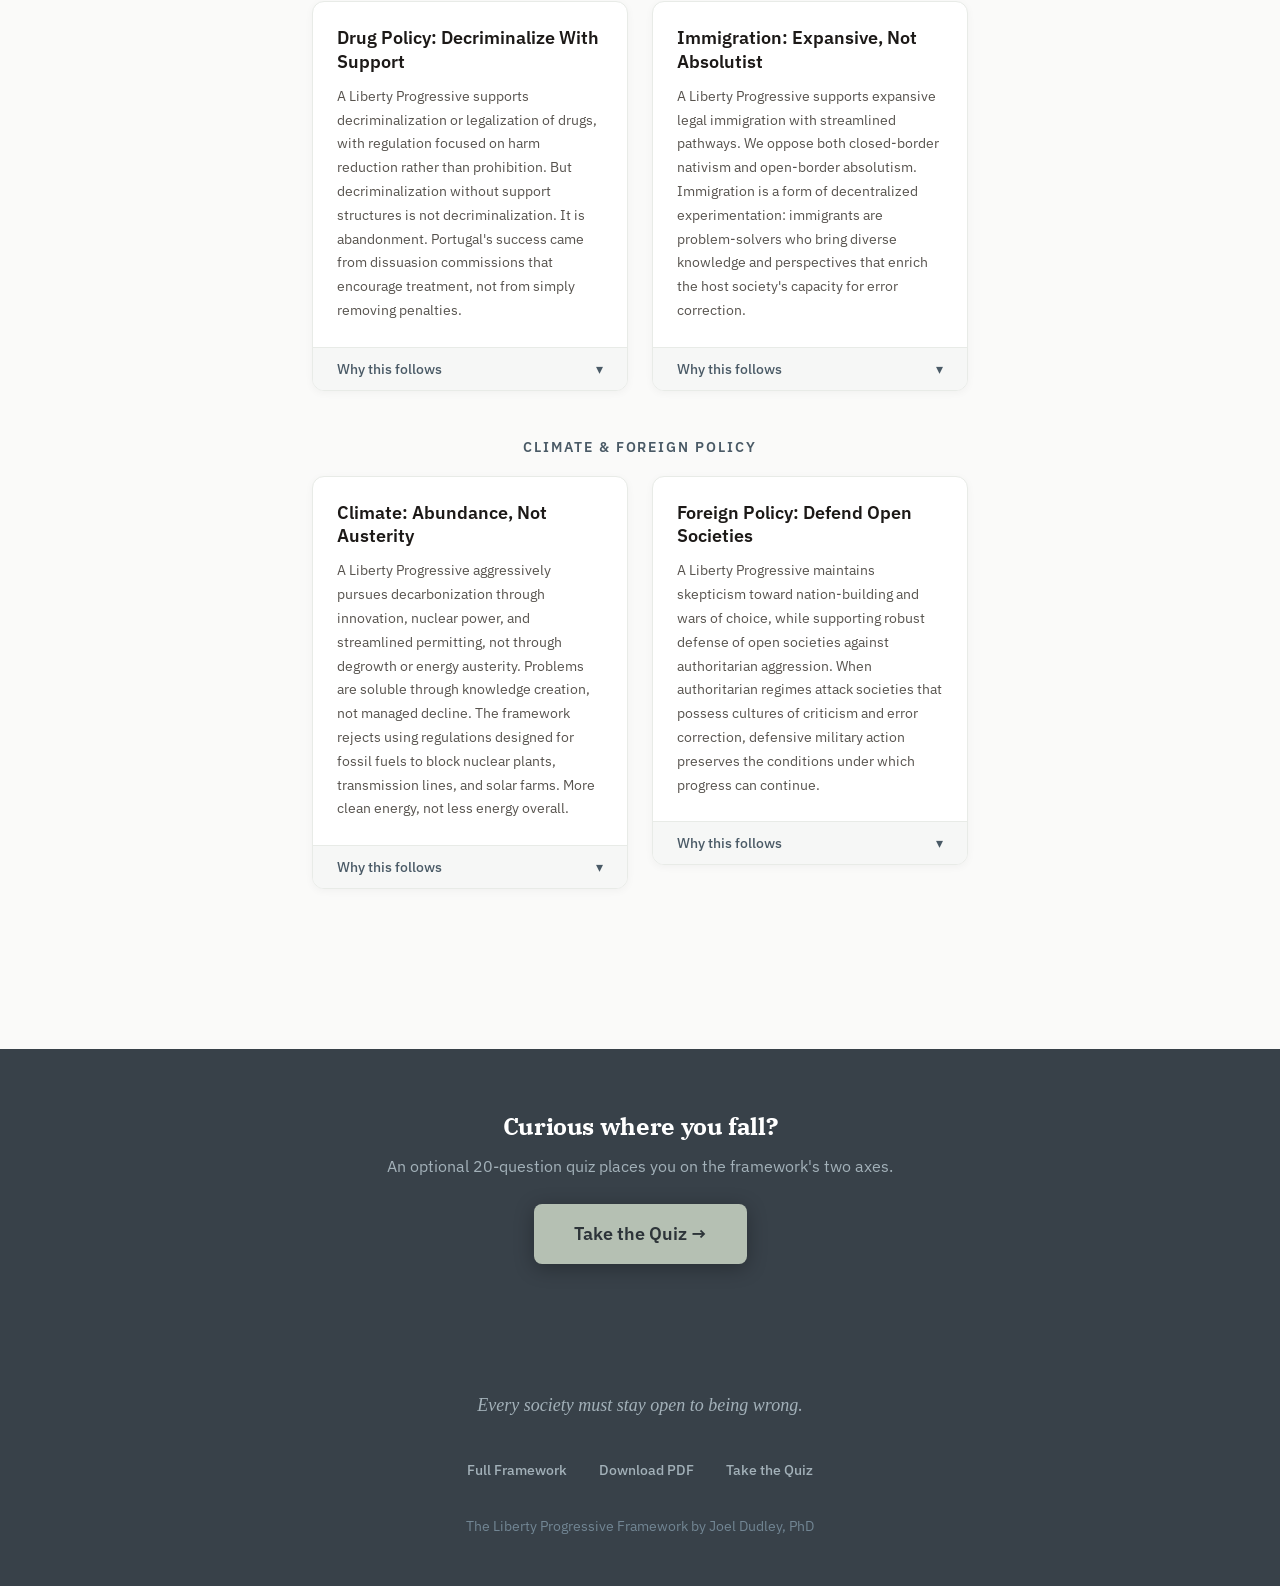
==== commit fc6622b4: "Refinements from critique #5 Restore 2x2 spatial layout for the quadrant detail blocks. They were st" ====
--- a/index.html
+++ b/index.html
@@ -396,11 +396,14 @@
             position: relative;
         }
 
+        /* 2x2 to mirror the diagram's spatial logic. Cells in DOM row-major
+           order (top-left, top-right, bottom-left, bottom-right) so screen
+           readers and mobile stack reads the same way the diagram is read. */
         .quadrants-grid {
             display: grid;
-            grid-template-columns: 1fr;
-            gap: var(--space-10);
-            max-width: 640px;
+            grid-template-columns: 1fr 1fr;
+            gap: var(--space-10) var(--space-8);
+            max-width: 720px;
             margin: var(--space-16) auto 0;
         }
 
@@ -873,6 +876,7 @@
             }
 
             .quadrants-grid {
+                grid-template-columns: 1fr;
                 gap: var(--space-8);
                 margin-top: var(--space-10);
             }
@@ -1061,14 +1065,14 @@
                     <p>Pragmatic, pro-freedom, pro-abundance. Trust distributed problem-solving and iterative error correction. Embrace fallibilism and see criticism as essential input.</p>
                 </div>
 
+                <div class="quadrant-card technocratic" id="technocratic-card">
+                    <h3><svg class="quadrant-sparkline" width="14" height="14" viewBox="0 0 14 14" aria-hidden="true" focusable="false"><rect x="0.5" y="0.5" width="13" height="13" fill="none" stroke="currentColor" stroke-opacity="0.35"/><line x1="7" y1="0.5" x2="7" y2="13.5" stroke="currentColor" stroke-opacity="0.35"/><line x1="0.5" y1="7" x2="13.5" y2="7" stroke="currentColor" stroke-opacity="0.35"/><rect x="8" y="1.5" width="4.5" height="4.5" fill="currentColor"/></svg>Technocratic Pragmatists</h3>
+                    <p>Skilled managers who favor expert-driven policy and evidence-based reform through existing institutions. Accept tradeoffs and value process.</p>
+                </div>
+
                 <div class="quadrant-card radical" id="radical-card">
                     <h3><svg class="quadrant-sparkline" width="14" height="14" viewBox="0 0 14 14" aria-hidden="true" focusable="false"><rect x="0.5" y="0.5" width="13" height="13" fill="none" stroke="currentColor" stroke-opacity="0.35"/><line x1="7" y1="0.5" x2="7" y2="13.5" stroke="currentColor" stroke-opacity="0.35"/><line x1="0.5" y1="7" x2="13.5" y2="7" stroke="currentColor" stroke-opacity="0.35"/><rect x="1.5" y="8" width="4.5" height="4.5" fill="currentColor"/></svg>Open System Radicals</h3>
                     <p>Radical decentralizers who believe systems are broken but should be replaced with open, permissionless alternatives rather than centralized control.</p>
-                </div>
-
-                <div class="quadrant-card technocratic" id="technocratic-card">
-                    <h3><svg class="quadrant-sparkline" width="14" height="14" viewBox="0 0 14 14" aria-hidden="true" focusable="false"><rect x="0.5" y="0.5" width="13" height="13" fill="none" stroke="currentColor" stroke-opacity="0.35"/><line x1="7" y1="0.5" x2="7" y2="13.5" stroke="currentColor" stroke-opacity="0.35"/><line x1="0.5" y1="7" x2="13.5" y2="7" stroke="currentColor" stroke-opacity="0.35"/><rect x="8" y="1.5" width="4.5" height="4.5" fill="currentColor"/></svg>Technocratic Pragmatists</h3>
-                    <p>Skilled managers who favor expert-driven policy and evidence-based reform through existing institutions. Accept tradeoffs and value process.</p>
                 </div>
 
                 <div class="quadrant-card moral" id="moral-card">
@@ -1110,12 +1114,12 @@
     <section id="issues" class="issue-snapshots">
         <div class="container">
             <h2 class="section-heading">Issue Snapshots</h2>
-            <p class="section-intro">The framework isn't just vibes. It produces concrete positions derived from epistemological principles, not tribal loyalty or moral certainty.</p>
+            <p class="section-intro">These are the positions an Epistemic Reformer takes when applying the framework — concrete consequences of treating freedom as a problem-solving requirement, not a tribal commitment.</p>
 
             <div class="snapshot-cluster">
                 <h3 class="cluster-heading">Civil Liberties</h3>
                 <div class="snapshots-grid">
-                    <div class="snapshot-card">
+                    <div class="snapshot-card" id="snapshot-speech">
                         <div class="snapshot-header">
                             <h4>Speech: The Operating Principle of Progress</h4>
                             <p class="snapshot-summary">A Liberty Progressive strongly opposes government restrictions on speech and maintains skepticism toward institutional speech controls, especially when they suppress heterodox scientific or political views. The remedy for bad speech is more speech, not enforced silence. "Hate speech" as a legal category is fraught with risk: the power to define and punish it will be captured by whoever holds authority, and today's protected opinion may become tomorrow's prosecuted heresy.</p>
@@ -1135,7 +1139,7 @@
                         </div>
                     </div>
 
-                    <div class="snapshot-card">
+                    <div class="snapshot-card" id="snapshot-reproductive-rights">
                         <div class="snapshot-header">
                             <h4>Reproductive Rights: Bodily Autonomy</h4>
                             <p class="snapshot-summary">A Liberty Progressive is pro-choice. Individuals should retain decision-making authority over their own bodies and reproductive futures. Coerced pregnancy transfers decision-making from the individual to the state, creating centralized power over one of the most consequential aspects of human life. The state should not coerce individuals on matters where reasonable people disagree and where the individual bears the primary consequences.</p>
@@ -1149,13 +1153,13 @@
                                 <div class="snapshot-content-inner">
                                     <p><span class="snapshot-position">Framework Rationale:</span> Bodily autonomy is foundational to participation in the error-correction process. A person who does not control their own body cannot fully engage in the conjecture-and-criticism that drives progress.</p>
                                     <p>Beyond resistance to coercion, reproductive choice is essential for preserving individual creative capacity. Unwanted pregnancy can derail education, career development, and the pursuit of problems that matter to the individual, all potential contributions to the broader project of knowledge creation.</p>
-                                    <p>When individuals can plan their reproductive lives, they can invest in developing their capacities, pursuing their curiosities, and solving problems, the very activities that drive progress. The choice itself is what unlocks human flourishing.</p>
+                                    <p>When individuals can plan their reproductive lives, they can invest in developing their capacities, pursuing their curiosities, and solving problems — the very activities that drive progress. The choice itself is what unlocks human flourishing.</p>
                                 </div>
                             </div>
                         </div>
                     </div>
 
-                    <div class="snapshot-card">
+                    <div class="snapshot-card" id="snapshot-second-amendment">
                         <div class="snapshot-header">
                             <h4>Second Amendment: Distributed Check on Power</h4>
                             <p class="snapshot-summary">A Liberty Progressive supports robust Second Amendment protections. The individual right to armed self-defense serves as a structural check against coercive monopolies on power. We also support evidence-based efforts to reduce gun violence that do not compromise this structural function. The Second Amendment exists to ensure the First Amendment remains functional, not as a parallel right but as its structural backstop.</p>
@@ -1180,7 +1184,7 @@
             <div class="snapshot-cluster">
                 <h3 class="cluster-heading">Economy &amp; Power</h3>
                 <div class="snapshots-grid">
-                    <div class="snapshot-card">
+                    <div class="snapshot-card" id="snapshot-markets">
                         <div class="snapshot-header">
                             <h4>Markets: Pro-Competition, Pro-Antitrust</h4>
                             <p class="snapshot-summary">A Liberty Progressive supports competitive markets as discovery engines and aggressively enforces antitrust laws against monopolies and oligopolies, including in technology, finance, and media. We distinguish between free-market capitalism (open competition, low barriers) and crony capitalism (incumbents using political connections to suppress competitors). The answer is more competition, not less.</p>
@@ -1200,7 +1204,7 @@
                         </div>
                     </div>
 
-                    <div class="snapshot-card">
+                    <div class="snapshot-card" id="snapshot-power">
                         <div class="snapshot-header">
                             <h4>Power: Against All Concentration</h4>
                             <p class="snapshot-summary">A Liberty Progressive is concerned with all concentrations of power: state, corporate, and algorithmic. We support a distributed "right to compute" analogous to Second Amendment principles: the right to own and operate computational resources distributes the capacity to participate in the AI-enabled future, rather than becoming dependent on centralized providers who may restrict, surveil, or manipulate access.</p>
@@ -1212,15 +1216,15 @@
                             </button>
                             <div class="snapshot-content">
                                 <div class="snapshot-content-inner">
-                                    <p><span class="snapshot-position">Framework Rationale:</span> AI represents a powerful new tool for knowledge creation, potentially the most significant since the printing press. The Liberty Progressive approach is to maximize benefits while maintaining distributed checks that prevent any single actor from gaining coercive control over information and decision-making.</p>
-                                    <p>Consolidation of AI capability poses greater risk than distributed access. When only a handful of corporations or governments control advanced AI, they gain unprecedented leverage over information, economic activity, and decision-making, precisely the coercive monopoly the framework warns against.</p>
+                                    <p><span class="snapshot-position">Framework Rationale:</span> AI represents a powerful new tool for knowledge creation — potentially the most significant since the printing press. The Liberty Progressive approach is to maximize benefits while maintaining distributed checks that prevent any single actor from gaining coercive control over information and decision-making.</p>
+                                    <p>Consolidation of AI capability poses greater risk than distributed access. When only a handful of corporations or governments control advanced AI, they gain unprecedented leverage over information, economic activity, and decision-making — precisely the coercive monopoly the framework warns against.</p>
                                     <p>The safest path is broad distribution of AI capabilities, not concentration in the hands of "trusted" gatekeepers who will inevitably face pressure to restrict access, suppress competitors, or align AI outputs with political preferences.</p>
                                 </div>
                             </div>
                         </div>
                     </div>
 
-                    <div class="snapshot-card">
+                    <div class="snapshot-card" id="snapshot-healthcare">
                         <div class="snapshot-header">
                             <h4>Healthcare: Universal Access, Keep Competition</h4>
                             <p class="snapshot-summary">A Liberty Progressive supports universal access to healthcare through a mixed system that preserves competition, choice, and experimentation. We oppose single-payer monopolies that eliminate market feedback mechanisms. Countries like Germany, Switzerland, and the Netherlands offer models where universal coverage coexists with market mechanisms that drive innovation and quality improvement.</p>
@@ -1245,7 +1249,7 @@
             <div class="snapshot-cluster">
                 <h3 class="cluster-heading">Social Policy</h3>
                 <div class="snapshots-grid">
-                    <div class="snapshot-card">
+                    <div class="snapshot-card" id="snapshot-education">
                         <div class="snapshot-header">
                             <h4>Education: Pluralism + Embrace New Tools</h4>
                             <p class="snapshot-summary">A Liberty Progressive supports school choice, charter schools, and educational pluralism. We oppose one-size-fits-all curricula and ideological conformity in schools. We also embrace technological change rather than resisting it through moral panic. Students who learn to use AI effectively will outcompete those who are shielded from it.</p>
@@ -1265,7 +1269,7 @@
                         </div>
                     </div>
 
-                    <div class="snapshot-card">
+                    <div class="snapshot-card" id="snapshot-criminal-justice">
                         <div class="snapshot-header">
                             <h4>Criminal Justice: Reform Without Abandonment</h4>
                             <p class="snapshot-summary">A Liberty Progressive supports reforms that reduce incarceration, restore voting rights, end qualified immunity, and increase accountability for law enforcement, all while maintaining public safety through evidence-based policing. Mass incarceration represents a massive suppression of human creative potential. But public safety is a precondition for citizens to participate in open society.</p>
@@ -1285,7 +1289,7 @@
                         </div>
                     </div>
 
-                    <div class="snapshot-card">
+                    <div class="snapshot-card" id="snapshot-drug-policy">
                         <div class="snapshot-header">
                             <h4>Drug Policy: Decriminalize With Support</h4>
                             <p class="snapshot-summary">A Liberty Progressive supports decriminalization or legalization of drugs, with regulation focused on harm reduction rather than prohibition. But decriminalization without support structures is not decriminalization. It is abandonment. Portugal's success came from dissuasion commissions that encourage treatment, not from simply removing penalties.</p>
@@ -1297,7 +1301,7 @@
                             </button>
                             <div class="snapshot-content">
                                 <div class="snapshot-content-inner">
-                                    <p><span class="snapshot-position">Framework Rationale:</span> Drug prohibition represents coercive state control over individual choices about one's own body. It has produced massive incarceration, empowered criminal organizations, and failed to reduce drug use, a policy empirically falsified yet persisting due to moral certainty.</p>
+                                    <p><span class="snapshot-position">Framework Rationale:</span> Drug prohibition represents coercive state control over individual choices about one's own body. It has produced massive incarceration, empowered criminal organizations, and failed to reduce drug use — a policy empirically falsified yet persisting due to moral certainty.</p>
                                     <p>Portugal did not simply stop enforcing drug laws. It created a system where drug users are brought before commissions that encourage treatment and maintain consequences for non-compliance. Oregon's experiment attempted to import Portugal's results without Portugal's mechanisms, and failed.</p>
                                     <p>The Liberty Progressive approach is to study what actually works, including the uncomfortable parts, and implement complete systems rather than cherry-picked elements that conform to ideological preferences.</p>
                                 </div>
@@ -1305,7 +1309,7 @@
                         </div>
                     </div>
 
-                    <div class="snapshot-card">
+                    <div class="snapshot-card" id="snapshot-immigration">
                         <div class="snapshot-header">
                             <h4>Immigration: Expansive, Not Absolutist</h4>
                             <p class="snapshot-summary">A Liberty Progressive supports expansive legal immigration with streamlined pathways. We oppose both closed-border nativism and open-border absolutism. Immigration is a form of decentralized experimentation: immigrants are problem-solvers who bring diverse knowledge and perspectives that enrich the host society's capacity for error correction.</p>
@@ -1317,7 +1321,7 @@
                             </button>
                             <div class="snapshot-content">
                                 <div class="snapshot-content-inner">
-                                    <p><span class="snapshot-position">Framework Rationale:</span> Restrictive immigration policies assume bureaucrats can predict who will contribute to progress, an assumption inconsistent with fallibilism. However, the Liberty Progressive must grapple honestly with culture.</p>
+                                    <p><span class="snapshot-position">Framework Rationale:</span> Restrictive immigration policies assume bureaucrats can predict who will contribute to progress — an assumption inconsistent with fallibilism. However, the Liberty Progressive must grapple honestly with culture.</p>
                                     <p>The Western liberal Enlightenment tradition (free inquiry, tolerance of dissent, separation of church and state, individual rights) represents the most successful cultural foundation for sustained progress. This is an empirical observation, not Western chauvinism. These norms are memetic, not genetic: anyone can adopt them.</p>
                                     <p>The Liberty Progressive welcomes immigrants from any background while acknowledging that some cultural practices demonstrably suppress error correction. The criterion is stated ideological commitment, not ethnic or religious identity.</p>
                                 </div>
@@ -1328,9 +1332,9 @@
             </div>
 
             <div class="snapshot-cluster">
-                <h3 class="cluster-heading">Outward-Facing</h3>
+                <h3 class="cluster-heading">Climate &amp; Foreign Policy</h3>
                 <div class="snapshots-grid">
-                    <div class="snapshot-card">
+                    <div class="snapshot-card" id="snapshot-climate">
                         <div class="snapshot-header">
                             <h4>Climate: Abundance, Not Austerity</h4>
                             <p class="snapshot-summary">A Liberty Progressive aggressively pursues decarbonization through innovation, nuclear power, and streamlined permitting, not through degrowth or energy austerity. Problems are soluble through knowledge creation, not managed decline. The framework rejects using regulations designed for fossil fuels to block nuclear plants, transmission lines, and solar farms. More clean energy, not less energy overall.</p>
@@ -1350,7 +1354,7 @@
                         </div>
                     </div>
 
-                    <div class="snapshot-card">
+                    <div class="snapshot-card" id="snapshot-foreign-policy">
                         <div class="snapshot-header">
                             <h4>Foreign Policy: Defend Open Societies</h4>
                             <p class="snapshot-summary">A Liberty Progressive maintains skepticism toward nation-building and wars of choice, while supporting robust defense of open societies against authoritarian aggression. When authoritarian regimes attack societies that possess cultures of criticism and error correction, defensive military action preserves the conditions under which progress can continue.</p>
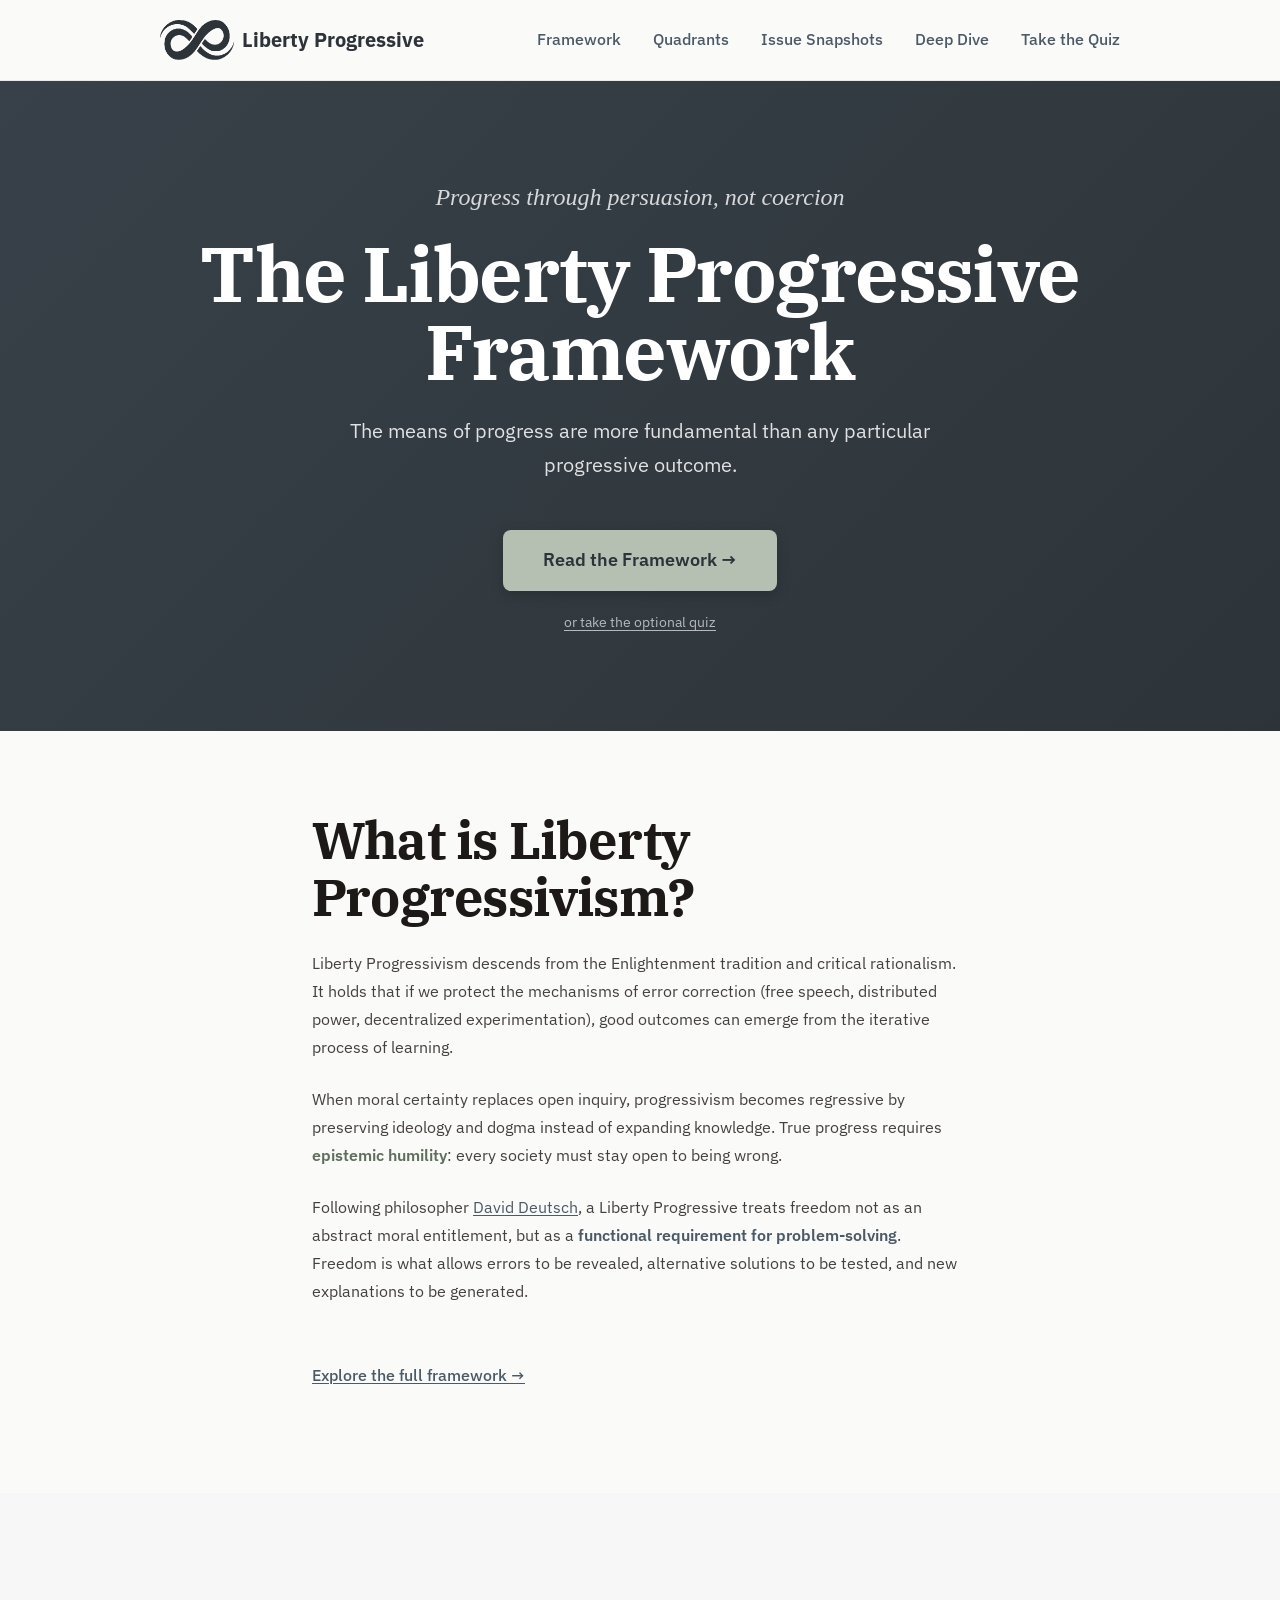
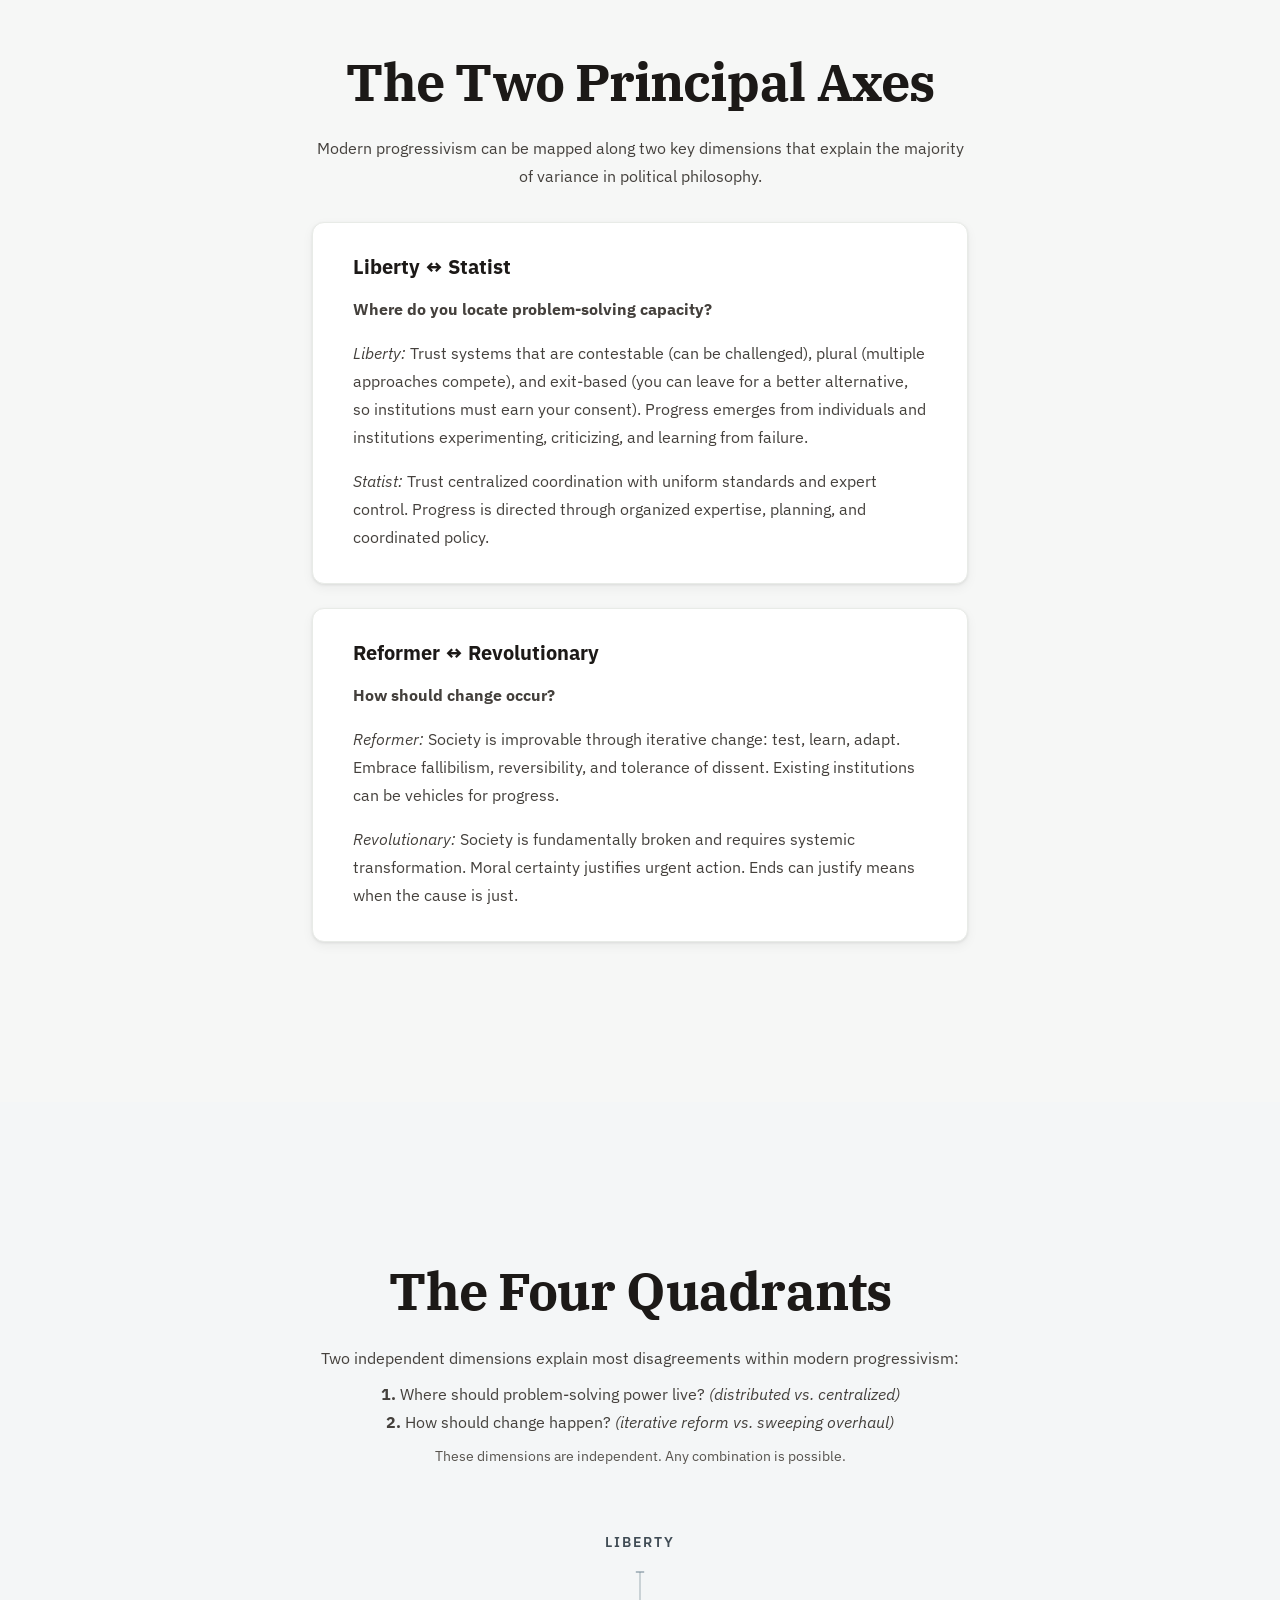
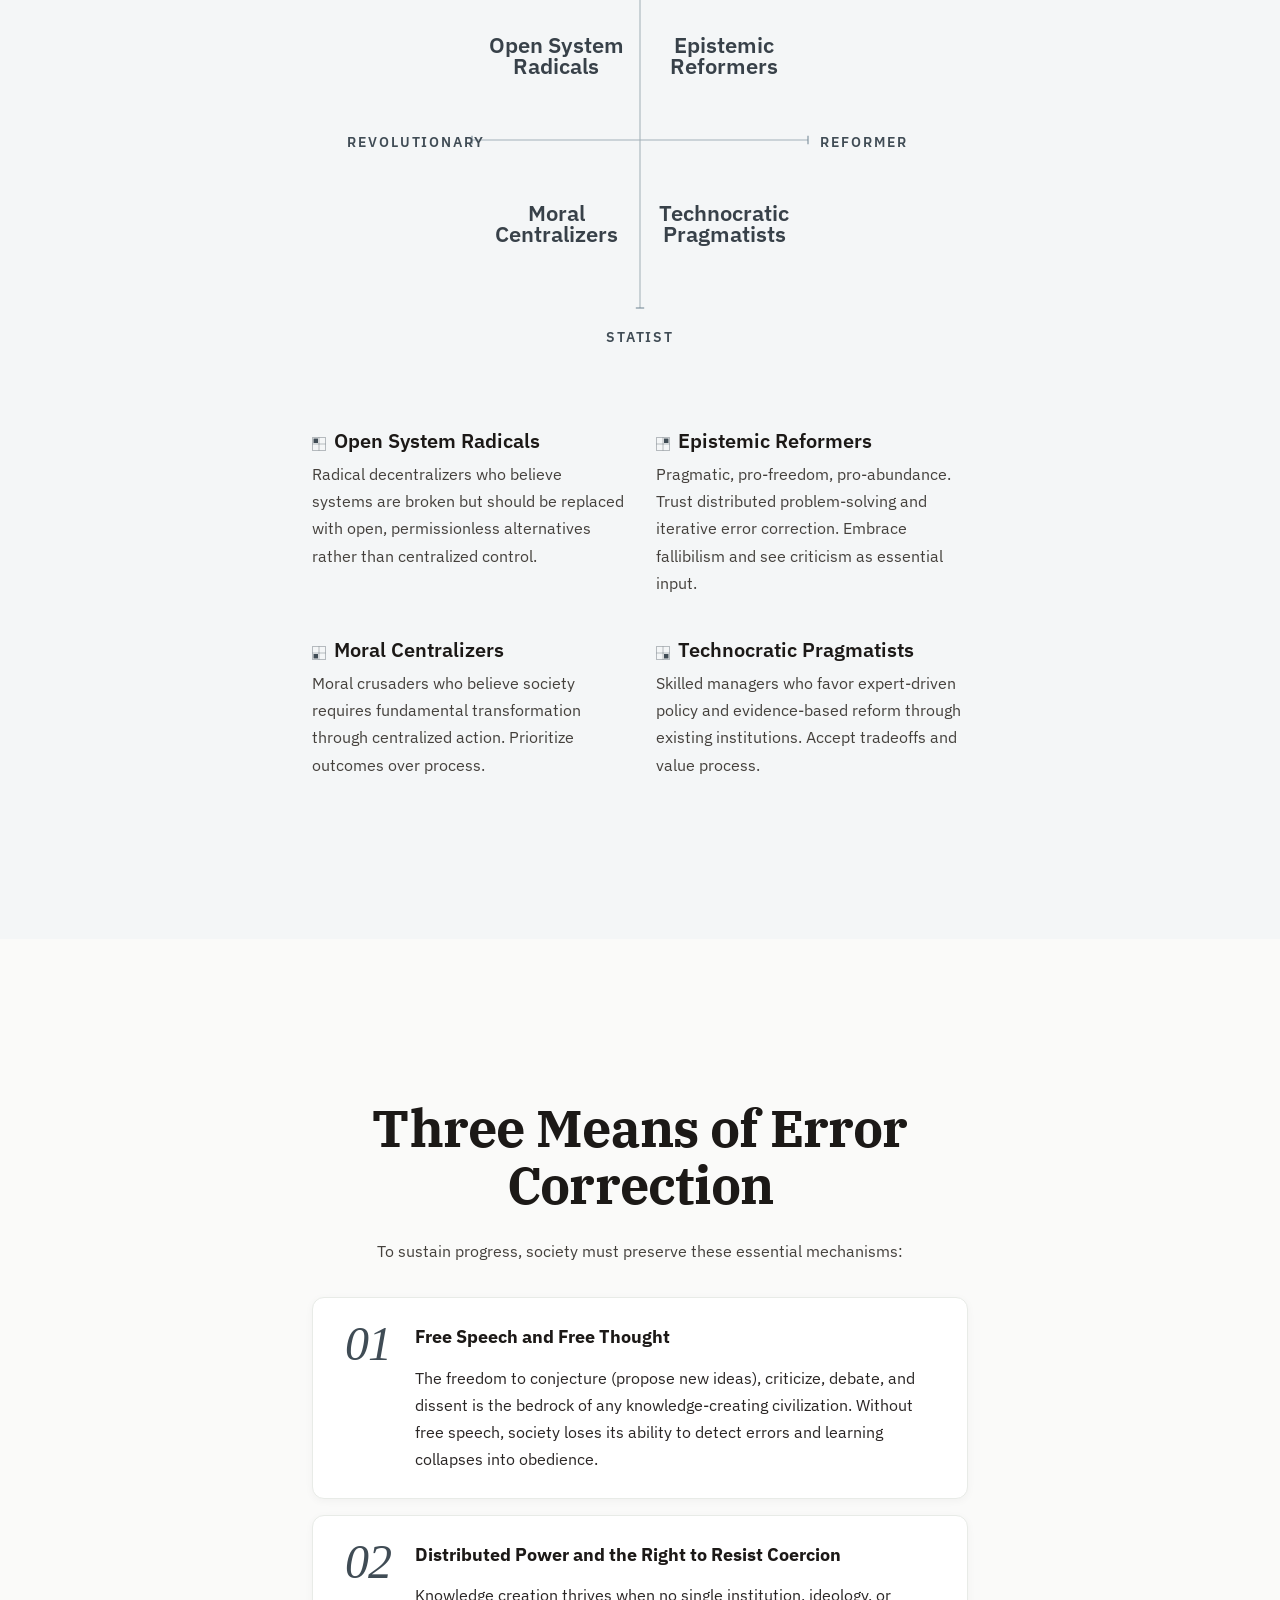
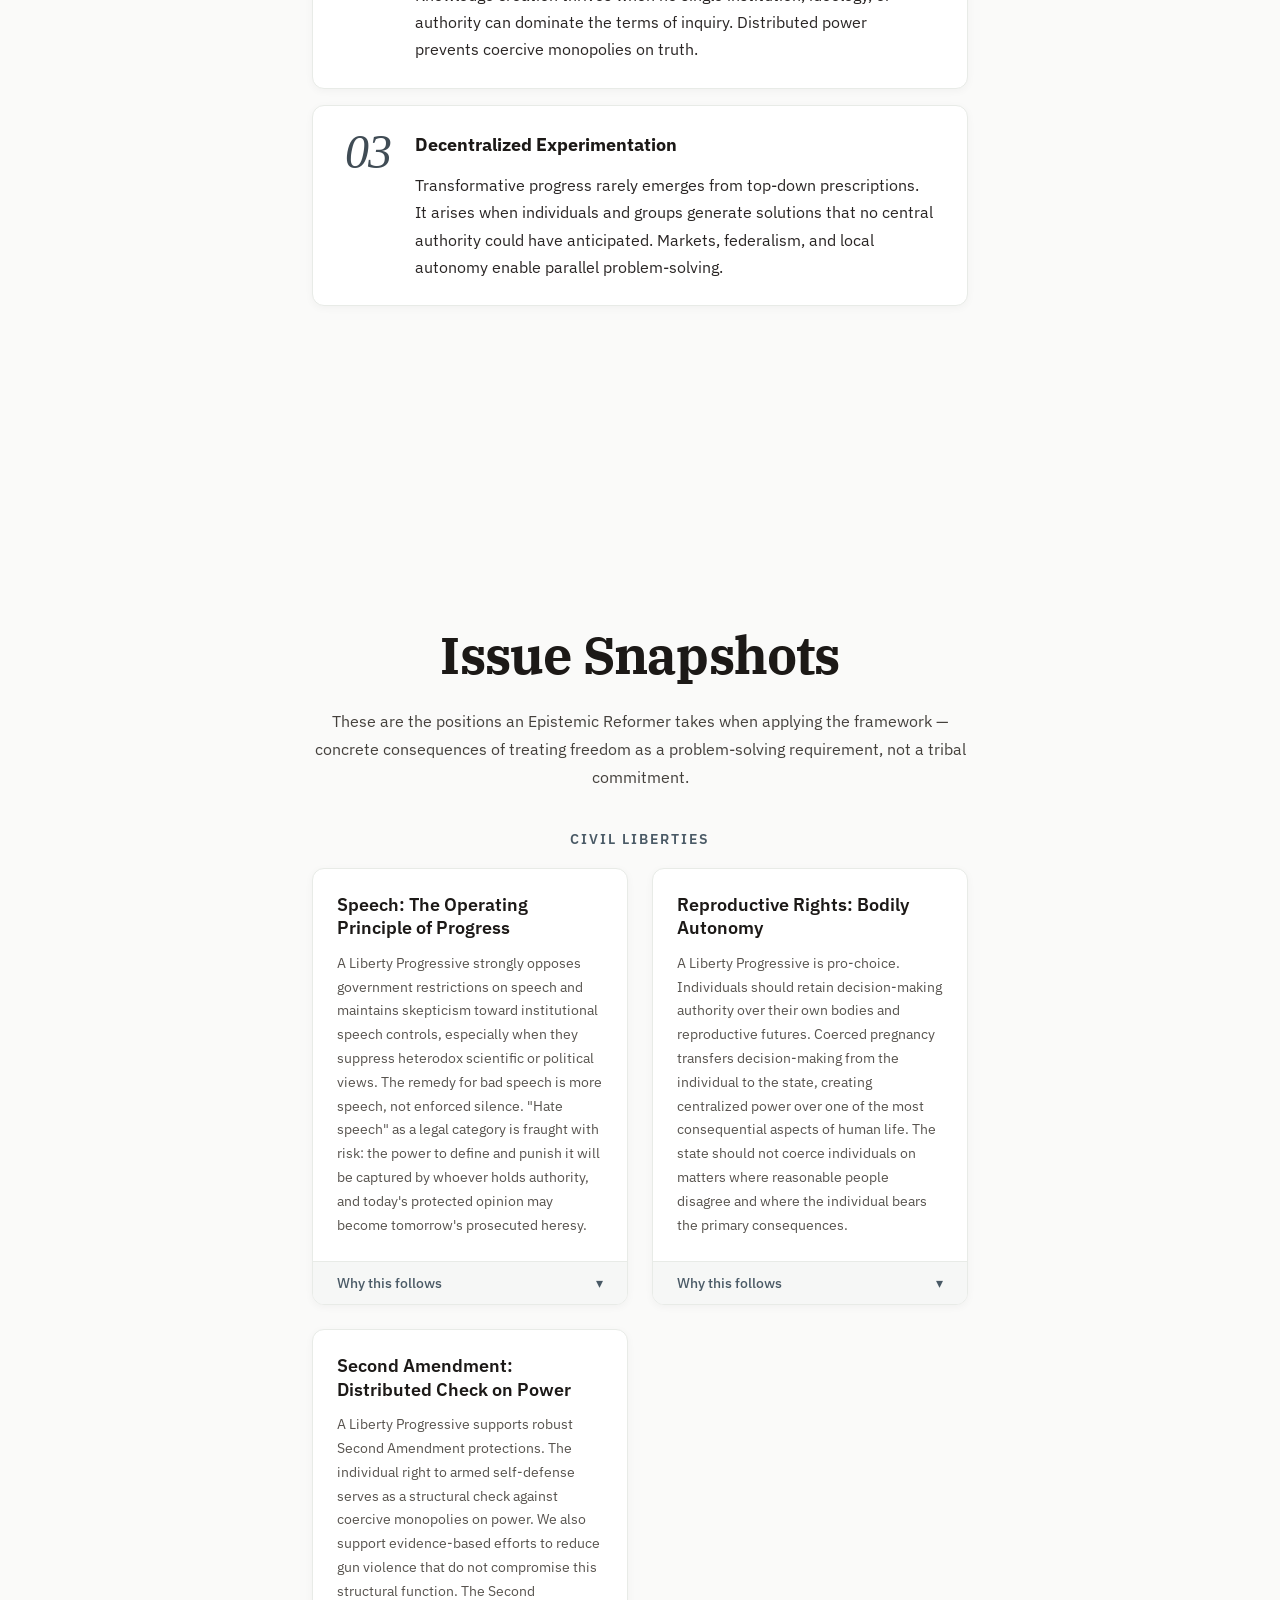
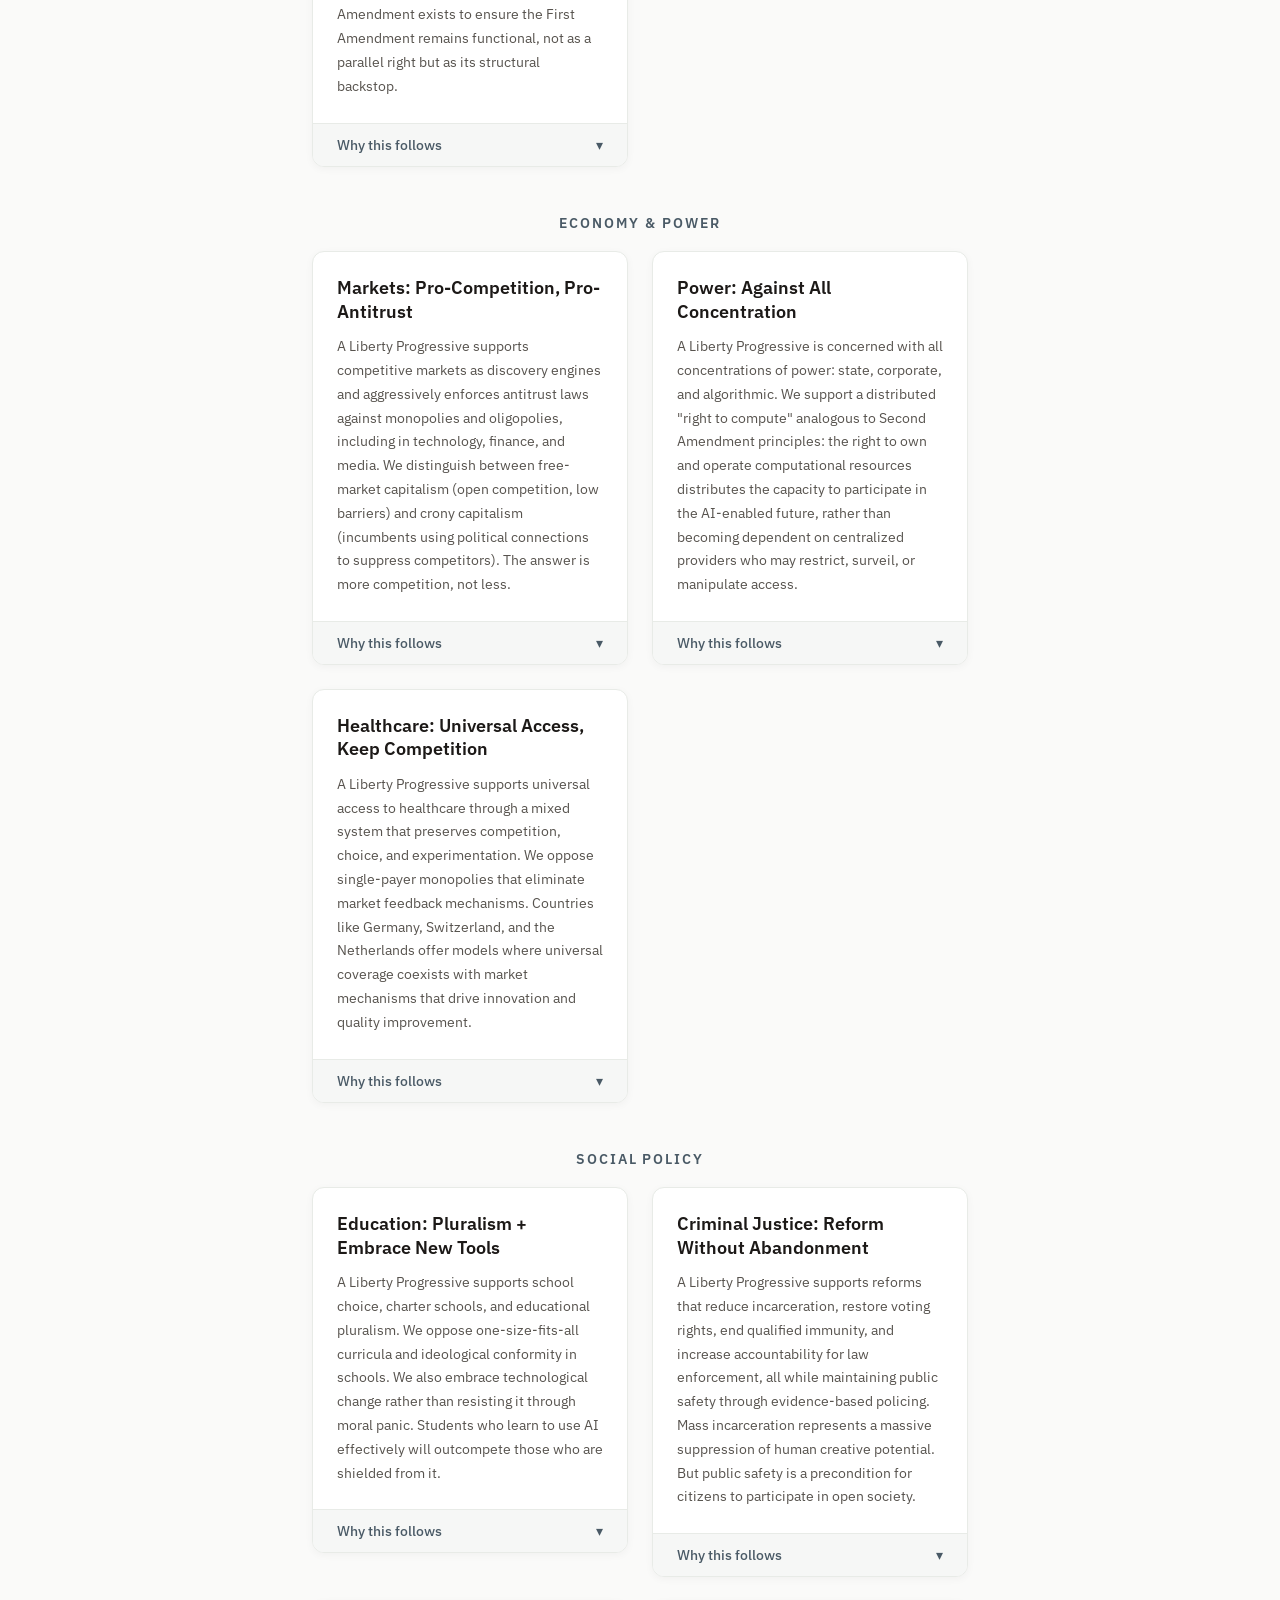
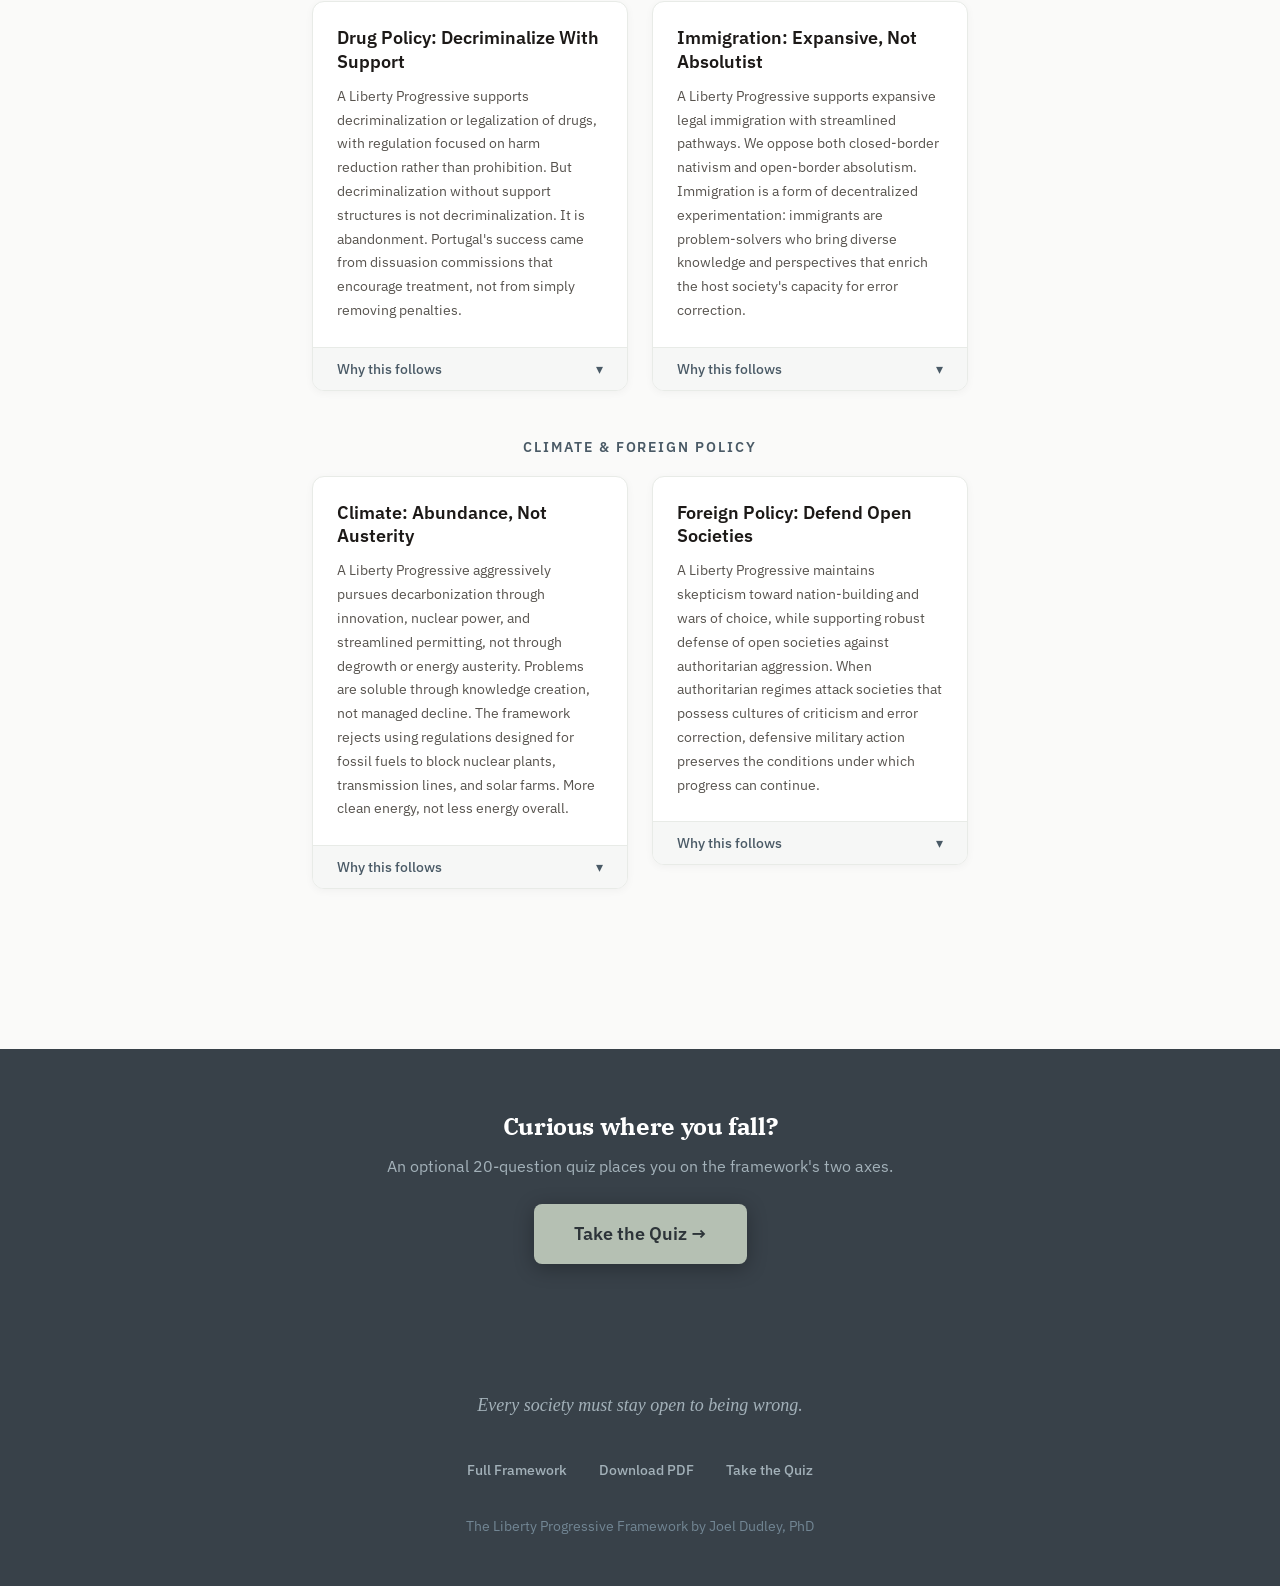
==== commit e4650ad5: "Fix quadrant orientation to match framework.html (canonical) The index.html SVG diagram was built fr" ====
--- a/index.html
+++ b/index.html
@@ -1014,31 +1014,31 @@
             <figure class="quadrant-diagram" aria-label="Diagram of the four quadrants">
                 <svg viewBox="0 0 800 640" xmlns="http://www.w3.org/2000/svg" role="img" aria-labelledby="quadrant-diagram-title quadrant-diagram-desc">
                     <title id="quadrant-diagram-title">The Four Quadrants of the Liberty Progressive Framework</title>
-                    <desc id="quadrant-diagram-desc">A two-by-two diagram showing the framework's two principal axes. Horizontal axis: Liberty on the left, Statist on the right. Vertical axis: Reformer at the top, Revolutionary at the bottom. The four resulting quadrants are: Epistemic Reformers (Liberty plus Reformer, top-left), Technocratic Pragmatists (Statist plus Reformer, top-right), Open System Radicals (Liberty plus Revolutionary, bottom-left), and Moral Centralizers (Statist plus Revolutionary, bottom-right).</desc>
+                    <desc id="quadrant-diagram-desc">A two-by-two diagram showing the framework's two principal axes. Vertical axis: Liberty at the top, Statist at the bottom. Horizontal axis: Revolutionary on the left, Reformer on the right. The four resulting quadrants are: Open System Radicals (Liberty plus Revolutionary, top-left), Epistemic Reformers (Liberty plus Reformer, top-right), Moral Centralizers (Statist plus Revolutionary, bottom-left), and Technocratic Pragmatists (Statist plus Reformer, bottom-right).</desc>
 
                     <!-- Quadrant cells (each is an anchor link to the detail card below) -->
+                    <a href="#radical-card" class="quadrant-link" aria-label="Open System Radicals, Liberty plus Revolutionary. Jump to detail card.">
+                        <rect class="quadrant-cell-rect" x="160" y="80" width="240" height="240"/>
+                        <text class="quadrant-label" x="280" y="195">Open System</text>
+                        <text class="quadrant-label" x="280" y="225">Radicals</text>
+                    </a>
+
                     <a href="#epistemic-card" class="quadrant-link" aria-label="Epistemic Reformers, Liberty plus Reformer. Jump to detail card.">
-                        <rect class="quadrant-cell-rect" x="160" y="80" width="240" height="240"/>
-                        <text class="quadrant-label" x="280" y="195">Epistemic</text>
-                        <text class="quadrant-label" x="280" y="225">Reformers</text>
+                        <rect class="quadrant-cell-rect" x="400" y="80" width="240" height="240"/>
+                        <text class="quadrant-label" x="520" y="195">Epistemic</text>
+                        <text class="quadrant-label" x="520" y="225">Reformers</text>
                     </a>
 
+                    <a href="#moral-card" class="quadrant-link" aria-label="Moral Centralizers, Statist plus Revolutionary. Jump to detail card.">
+                        <rect class="quadrant-cell-rect" x="160" y="320" width="240" height="240"/>
+                        <text class="quadrant-label" x="280" y="435">Moral</text>
+                        <text class="quadrant-label" x="280" y="465">Centralizers</text>
+                    </a>
+
                     <a href="#technocratic-card" class="quadrant-link" aria-label="Technocratic Pragmatists, Statist plus Reformer. Jump to detail card.">
-                        <rect class="quadrant-cell-rect" x="400" y="80" width="240" height="240"/>
-                        <text class="quadrant-label" x="520" y="195">Technocratic</text>
-                        <text class="quadrant-label" x="520" y="225">Pragmatists</text>
-                    </a>
-
-                    <a href="#radical-card" class="quadrant-link" aria-label="Open System Radicals, Liberty plus Revolutionary. Jump to detail card.">
-                        <rect class="quadrant-cell-rect" x="160" y="320" width="240" height="240"/>
-                        <text class="quadrant-label" x="280" y="435">Open System</text>
-                        <text class="quadrant-label" x="280" y="465">Radicals</text>
-                    </a>
-
-                    <a href="#moral-card" class="quadrant-link" aria-label="Moral Centralizers, Statist plus Revolutionary. Jump to detail card.">
                         <rect class="quadrant-cell-rect" x="400" y="320" width="240" height="240"/>
-                        <text class="quadrant-label" x="520" y="435">Moral</text>
-                        <text class="quadrant-label" x="520" y="465">Centralizers</text>
+                        <text class="quadrant-label" x="520" y="435">Technocratic</text>
+                        <text class="quadrant-label" x="520" y="465">Pragmatists</text>
                     </a>
 
                     <!-- Axes -->
@@ -1051,33 +1051,33 @@
                     <line class="axis-tick" x1="160" y1="314" x2="160" y2="326"/>
                     <line class="axis-tick" x1="640" y1="314" x2="640" y2="326"/>
 
-                    <!-- Pole labels -->
-                    <text class="pole-label" x="400" y="44" text-anchor="middle">Reformer</text>
-                    <text class="pole-label" x="400" y="608" text-anchor="middle">Revolutionary</text>
-                    <text class="pole-label" x="80" y="325" text-anchor="middle" dominant-baseline="middle">Liberty</text>
-                    <text class="pole-label" x="720" y="325" text-anchor="middle" dominant-baseline="middle">Statist</text>
+                    <!-- Pole labels: Liberty/Statist on the vertical axis, Revolutionary/Reformer on the horizontal -->
+                    <text class="pole-label" x="400" y="44" text-anchor="middle">Liberty</text>
+                    <text class="pole-label" x="400" y="608" text-anchor="middle">Statist</text>
+                    <text class="pole-label" x="80" y="325" text-anchor="middle" dominant-baseline="middle">Revolutionary</text>
+                    <text class="pole-label" x="720" y="325" text-anchor="middle" dominant-baseline="middle">Reformer</text>
                 </svg>
             </figure>
 
             <div class="quadrants-grid">
+                <div class="quadrant-card radical" id="radical-card">
+                    <h3><svg class="quadrant-sparkline" width="14" height="14" viewBox="0 0 14 14" aria-hidden="true" focusable="false"><rect x="0.5" y="0.5" width="13" height="13" fill="none" stroke="currentColor" stroke-opacity="0.35"/><line x1="7" y1="0.5" x2="7" y2="13.5" stroke="currentColor" stroke-opacity="0.35"/><line x1="0.5" y1="7" x2="13.5" y2="7" stroke="currentColor" stroke-opacity="0.35"/><rect x="1.5" y="1.5" width="4.5" height="4.5" fill="currentColor"/></svg>Open System Radicals</h3>
+                    <p>Radical decentralizers who believe systems are broken but should be replaced with open, permissionless alternatives rather than centralized control.</p>
+                </div>
+
                 <div class="quadrant-card epistemic" id="epistemic-card">
-                    <h3><svg class="quadrant-sparkline" width="14" height="14" viewBox="0 0 14 14" aria-hidden="true" focusable="false"><rect x="0.5" y="0.5" width="13" height="13" fill="none" stroke="currentColor" stroke-opacity="0.35"/><line x1="7" y1="0.5" x2="7" y2="13.5" stroke="currentColor" stroke-opacity="0.35"/><line x1="0.5" y1="7" x2="13.5" y2="7" stroke="currentColor" stroke-opacity="0.35"/><rect x="1.5" y="1.5" width="4.5" height="4.5" fill="currentColor"/></svg>Epistemic Reformers</h3>
+                    <h3><svg class="quadrant-sparkline" width="14" height="14" viewBox="0 0 14 14" aria-hidden="true" focusable="false"><rect x="0.5" y="0.5" width="13" height="13" fill="none" stroke="currentColor" stroke-opacity="0.35"/><line x1="7" y1="0.5" x2="7" y2="13.5" stroke="currentColor" stroke-opacity="0.35"/><line x1="0.5" y1="7" x2="13.5" y2="7" stroke="currentColor" stroke-opacity="0.35"/><rect x="8" y="1.5" width="4.5" height="4.5" fill="currentColor"/></svg>Epistemic Reformers</h3>
                     <p>Pragmatic, pro-freedom, pro-abundance. Trust distributed problem-solving and iterative error correction. Embrace fallibilism and see criticism as essential input.</p>
                 </div>
 
+                <div class="quadrant-card moral" id="moral-card">
+                    <h3><svg class="quadrant-sparkline" width="14" height="14" viewBox="0 0 14 14" aria-hidden="true" focusable="false"><rect x="0.5" y="0.5" width="13" height="13" fill="none" stroke="currentColor" stroke-opacity="0.35"/><line x1="7" y1="0.5" x2="7" y2="13.5" stroke="currentColor" stroke-opacity="0.35"/><line x1="0.5" y1="7" x2="13.5" y2="7" stroke="currentColor" stroke-opacity="0.35"/><rect x="1.5" y="8" width="4.5" height="4.5" fill="currentColor"/></svg>Moral Centralizers</h3>
+                    <p>Moral crusaders who believe society requires fundamental transformation through centralized action. Prioritize outcomes over process.</p>
+                </div>
+
                 <div class="quadrant-card technocratic" id="technocratic-card">
-                    <h3><svg class="quadrant-sparkline" width="14" height="14" viewBox="0 0 14 14" aria-hidden="true" focusable="false"><rect x="0.5" y="0.5" width="13" height="13" fill="none" stroke="currentColor" stroke-opacity="0.35"/><line x1="7" y1="0.5" x2="7" y2="13.5" stroke="currentColor" stroke-opacity="0.35"/><line x1="0.5" y1="7" x2="13.5" y2="7" stroke="currentColor" stroke-opacity="0.35"/><rect x="8" y="1.5" width="4.5" height="4.5" fill="currentColor"/></svg>Technocratic Pragmatists</h3>
+                    <h3><svg class="quadrant-sparkline" width="14" height="14" viewBox="0 0 14 14" aria-hidden="true" focusable="false"><rect x="0.5" y="0.5" width="13" height="13" fill="none" stroke="currentColor" stroke-opacity="0.35"/><line x1="7" y1="0.5" x2="7" y2="13.5" stroke="currentColor" stroke-opacity="0.35"/><line x1="0.5" y1="7" x2="13.5" y2="7" stroke="currentColor" stroke-opacity="0.35"/><rect x="8" y="8" width="4.5" height="4.5" fill="currentColor"/></svg>Technocratic Pragmatists</h3>
                     <p>Skilled managers who favor expert-driven policy and evidence-based reform through existing institutions. Accept tradeoffs and value process.</p>
-                </div>
-
-                <div class="quadrant-card radical" id="radical-card">
-                    <h3><svg class="quadrant-sparkline" width="14" height="14" viewBox="0 0 14 14" aria-hidden="true" focusable="false"><rect x="0.5" y="0.5" width="13" height="13" fill="none" stroke="currentColor" stroke-opacity="0.35"/><line x1="7" y1="0.5" x2="7" y2="13.5" stroke="currentColor" stroke-opacity="0.35"/><line x1="0.5" y1="7" x2="13.5" y2="7" stroke="currentColor" stroke-opacity="0.35"/><rect x="1.5" y="8" width="4.5" height="4.5" fill="currentColor"/></svg>Open System Radicals</h3>
-                    <p>Radical decentralizers who believe systems are broken but should be replaced with open, permissionless alternatives rather than centralized control.</p>
-                </div>
-
-                <div class="quadrant-card moral" id="moral-card">
-                    <h3><svg class="quadrant-sparkline" width="14" height="14" viewBox="0 0 14 14" aria-hidden="true" focusable="false"><rect x="0.5" y="0.5" width="13" height="13" fill="none" stroke="currentColor" stroke-opacity="0.35"/><line x1="7" y1="0.5" x2="7" y2="13.5" stroke="currentColor" stroke-opacity="0.35"/><line x1="0.5" y1="7" x2="13.5" y2="7" stroke="currentColor" stroke-opacity="0.35"/><rect x="8" y="8" width="4.5" height="4.5" fill="currentColor"/></svg>Moral Centralizers</h3>
-                    <p>Moral crusaders who believe society requires fundamental transformation through centralized action. Prioritize outcomes over process.</p>
                 </div>
             </div>
         </div>
